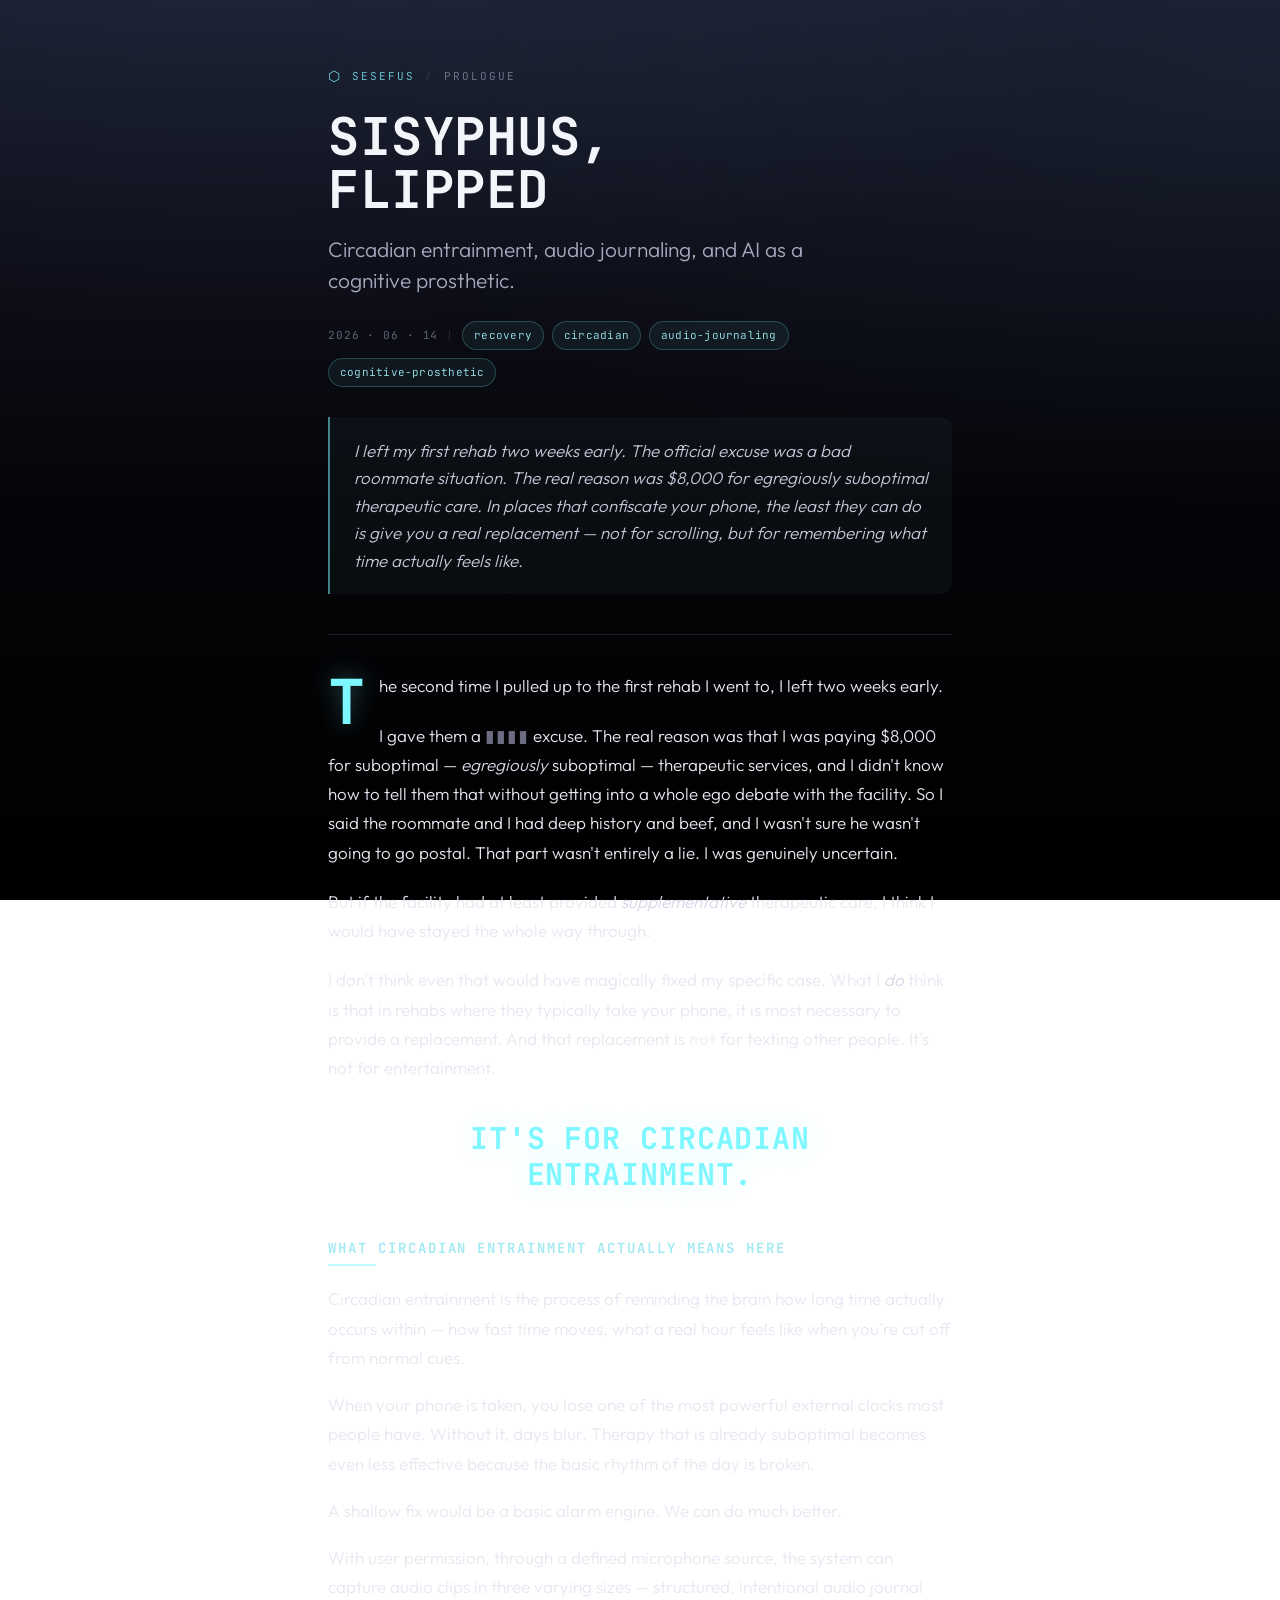
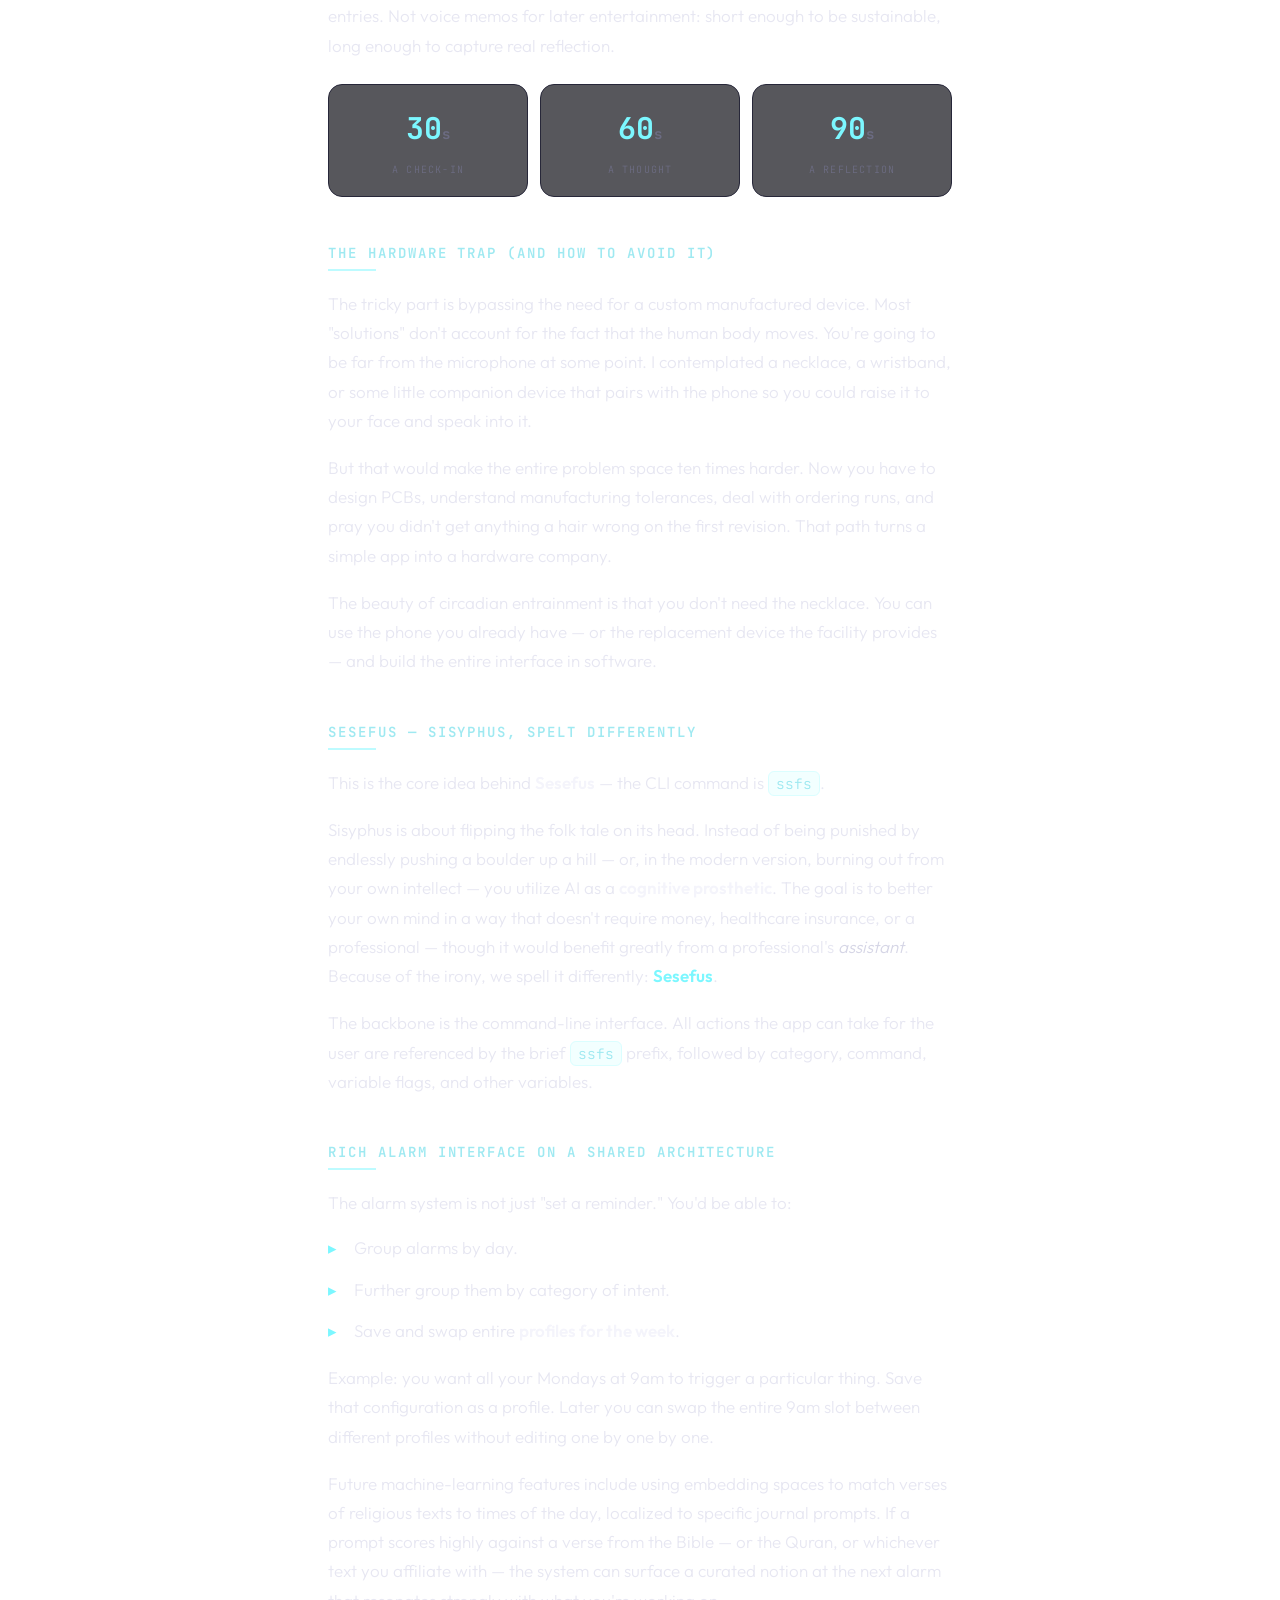
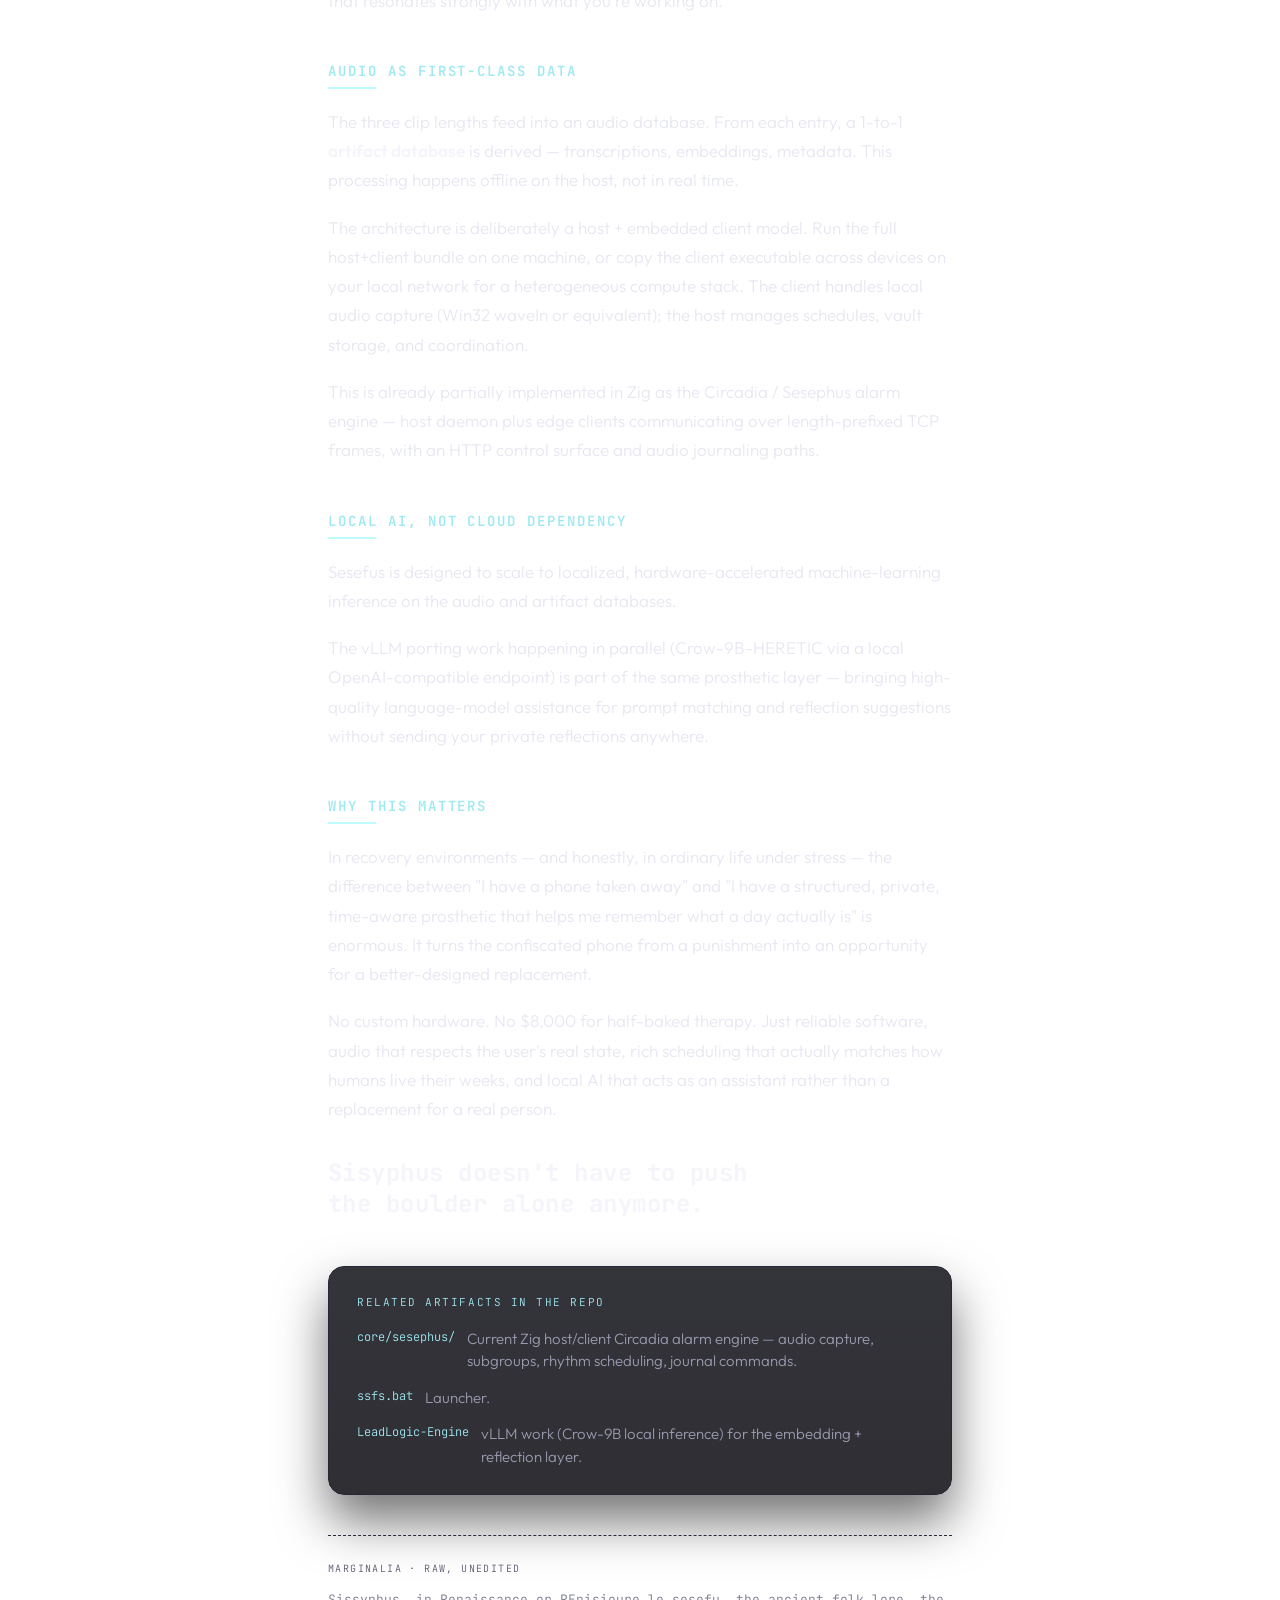
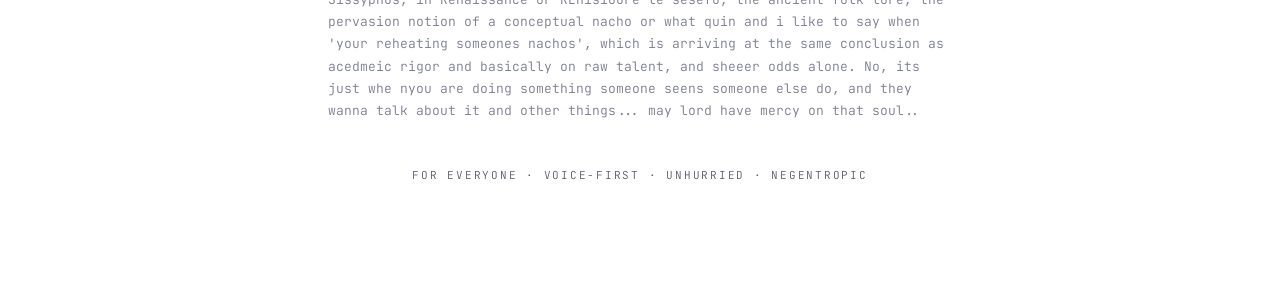
==== index.html @ 7842ca3f "Initial commit: Sisyphus, Flipped prologue" ====
<!DOCTYPE html>
<html>
<head>
<meta charset="utf-8">
<meta name="viewport" content="width=device-width, initial-scale=1">
<title>Sisyphus, Flipped — Sesefus Prologue</title>
<style>
  @import url('https://fonts.googleapis.com/css2?family=JetBrains+Mono:wght@400;600;700&family=Outfit:wght@300;400;600;700&display=swap');

  html, body {
    margin: 0;
    padding: 0;
  }

  body {
    background:
      radial-gradient(120% 80% at 18% -10%, rgba(124,247,255,0.07), transparent 60%),
      radial-gradient(140% 90% at 100% 8%, rgba(124,247,255,0.05), transparent 55%),
      linear-gradient(180deg, #17172a 0%, #050509 55%, #000 100%);
    background-attachment: fixed;
    min-height: 100vh;
  }

  @page {
    size: letter;
    margin: 0;
  }

  @media print {
    html {
      -webkit-print-color-adjust: exact;
      print-color-adjust: exact;
    }
    html, body {
      margin: 0;
      padding: 0;
    }
    .doc {
      max-width: none !important;
      margin: 0 !important;
      padding: 0 0.7in !important;
      box-shadow: none !important;
    }
    .hdr-space, .ftr-space {
      display: table-cell !important;
      height: 0.7in;
    }
    h1, h2, h3 {
      break-after: avoid;
    }
    .keep, blockquote, li {
      break-inside: avoid;
    }
    p, li {
      orphans: 3;
      widows: 3;
    }
    .screen-only {
      display: none !important;
    }
  }
</style>
</head>
<body>
<main class="doc" style="box-sizing:border-box; max-width:46rem; margin:0 auto; padding:64px clamp(24px,5vw,56px) 96px; color:#e7e7f2; font-family:'Outfit',system-ui,sans-serif; font-weight:300; font-size:17px; line-height:1.72;">
  <table class="doc-frame" role="presentation" style="width:100%; border-collapse:collapse;">
    <thead><tr><td class="hdr-space" style="display:none; padding:0;"></td></tr></thead>
    <tbody><tr><td style="padding:0;">

      <!-- Masthead -->
      <div style="display:flex; align-items:center; gap:10px; font-family:'JetBrains Mono',monospace; font-size:11px; letter-spacing:0.18em; text-transform:uppercase; color:rgba(124,247,255,0.85);">
        <span style="font-size:14px;">⬡</span>
        <span>Sesefus</span>
        <span style="color:#3a3a4d;">/</span>
        <span style="color:#7b7b92;">Prologue</span>
      </div>

      <h1 style="font-family:'JetBrains Mono',monospace; font-weight:700; font-size:clamp(34px,6vw,52px); line-height:1.02; letter-spacing:0.01em; text-transform:uppercase; margin:22px 0 0; color:#f4f4fb;">Sisyphus,<br>Flipped</h1>

      <p style="margin:18px 0 0; font-family:'Outfit',sans-serif; font-weight:300; font-size:clamp(17px,2.4vw,21px); line-height:1.45; color:#a7a7bd; max-width:34rem;">Circadian entrainment, audio journaling, and AI as a cognitive prosthetic.</p>

      <!-- Meta row -->
      <div class="keep" style="display:flex; flex-wrap:wrap; align-items:center; gap:8px; margin:26px 0 0; font-family:'JetBrains Mono',monospace; font-size:11px; letter-spacing:0.08em; text-transform:uppercase;">
        <span style="color:#6c6c83;">2026 · 06 · 14</span>
        <span style="color:#2e2e3e;">|</span>
        <span style="padding:4px 11px; border-radius:999px; border:1px solid rgba(124,247,255,0.22); background:rgba(124,247,255,0.06); color:#9fe9f1; text-transform:lowercase; letter-spacing:0.02em;">recovery</span>
        <span style="padding:4px 11px; border-radius:999px; border:1px solid rgba(124,247,255,0.22); background:rgba(124,247,255,0.06); color:#9fe9f1; text-transform:lowercase; letter-spacing:0.02em;">circadian</span>
        <span style="padding:4px 11px; border-radius:999px; border:1px solid rgba(124,247,255,0.22); background:rgba(124,247,255,0.06); color:#9fe9f1; text-transform:lowercase; letter-spacing:0.02em;">audio-journaling</span>
        <span style="padding:4px 11px; border-radius:999px; border:1px solid rgba(124,247,255,0.22); background:rgba(124,247,255,0.06); color:#9fe9f1; text-transform:lowercase; letter-spacing:0.02em;">cognitive-prosthetic</span>
      </div>

      <!-- Excerpt / standfirst -->
      <p class="keep" style="margin:30px 0 0; padding:20px 24px; border-left:2px solid rgba(124,247,255,0.5); background:rgba(124,247,255,0.04); border-radius:0 12px 12px 0; font-size:17px; line-height:1.62; color:#c7c7da; font-style:italic;">I left my first rehab two weeks early. The official excuse was a bad roommate situation. The real reason was $8,000 for egregiously suboptimal therapeutic care. In places that confiscate your phone, the least they can do is give you a real replacement — not for scrolling, but for remembering what time actually feels like.</p>

      <hr style="border:none; border-top:1px solid #1f1f2c; margin:40px 0 36px;">

      <!-- Body: opening with drop cap -->
      <p style="margin:0; text-wrap:pretty;"><span style="float:left; font-family:'JetBrains Mono',monospace; font-weight:700; font-size:62px; line-height:0.82; padding:6px 14px 0 0; color:#7cf7ff; text-shadow:0 0 22px rgba(124,247,255,0.35);">T</span>he second time I pulled up to the first rehab I went to, I left two weeks early.</p>

      <p style="margin:20px 0 0; text-wrap:pretty;">I gave them a <span style="color:#6c6c83; letter-spacing:0.1em;">▮▮▮▮</span> excuse. The real reason was that I was paying $8,000 for suboptimal — <em style="color:#d6d6e6;">egregiously</em> suboptimal — therapeutic services, and I didn't know how to tell them that without getting into a whole ego debate with the facility. So I said the roommate and I had deep history and beef, and I wasn't sure he wasn't going to go postal. That part wasn't entirely a lie. I was genuinely uncertain.</p>

      <p style="margin:20px 0 0; text-wrap:pretty;">But if the facility had at least provided <em style="color:#d6d6e6;">supplementative</em> therapeutic care, I think I would have stayed the whole way through.</p>

      <p style="margin:20px 0 0; text-wrap:pretty;">I don't think even that would have magically fixed my specific case. What I <em style="color:#d6d6e6;">do</em> think is that in rehabs where they typically take your phone, it is most necessary to provide a replacement. And that replacement is <strong style="font-weight:600; color:#f4f4fb;">not</strong> for texting other people. It's not for entertainment.</p>

      <!-- Pull quote -->
      <p class="keep" style="margin:38px 0; text-align:center; font-family:'JetBrains Mono',monospace; font-weight:700; font-size:clamp(22px,4vw,30px); letter-spacing:0.03em; text-transform:uppercase; color:#7cf7ff; text-shadow:0 0 28px rgba(124,247,255,0.3); line-height:1.2;">It's for circadian<br>entrainment.</p>

      <!-- Section -->
      <h2 style="font-family:'JetBrains Mono',monospace; font-weight:600; font-size:14px; letter-spacing:0.14em; text-transform:uppercase; color:#9fe9f1; margin:44px 0 4px;">What Circadian Entrainment Actually Means Here</h2>
      <div style="height:2px; width:48px; background:rgba(124,247,255,0.5); margin:0 0 18px;"></div>

      <p style="margin:0; text-wrap:pretty;">Circadian entrainment is the process of reminding the brain how long time actually occurs within — how fast time moves, what a real hour feels like when you're cut off from normal cues.</p>
      <p style="margin:18px 0 0; text-wrap:pretty;">When your phone is taken, you lose one of the most powerful external clocks most people have. Without it, days blur. Therapy that is already suboptimal becomes even less effective because the basic rhythm of the day is broken.</p>
      <p style="margin:18px 0 0; text-wrap:pretty;">A shallow fix would be a basic alarm engine. We can do much better.</p>
      <p style="margin:18px 0 0; text-wrap:pretty;">With user permission, through a defined microphone source, the system can capture audio clips in three varying sizes — structured, intentional audio journal entries. Not voice memos for later entertainment: short enough to be sustainable, long enough to capture real reflection.</p>

      <!-- Clip lengths -->
      <div class="keep" style="display:flex; gap:12px; margin:24px 0 0; flex-wrap:wrap;">
        <div style="flex:1 1 120px; min-width:110px; padding:18px 16px; border:1px solid #272739; border-radius:14px; background:rgba(16,16,24,0.7); text-align:center;">
          <div style="font-family:'JetBrains Mono',monospace; font-weight:700; font-size:30px; color:#7cf7ff;">30<span style="font-size:14px; color:#6c6c83;">s</span></div>
          <div style="font-family:'JetBrains Mono',monospace; font-size:10px; letter-spacing:0.12em; text-transform:uppercase; color:#6c6c83; margin-top:6px;">a check-in</div>
        </div>
        <div style="flex:1 1 120px; min-width:110px; padding:18px 16px; border:1px solid #272739; border-radius:14px; background:rgba(16,16,24,0.7); text-align:center;">
          <div style="font-family:'JetBrains Mono',monospace; font-weight:700; font-size:30px; color:#7cf7ff;">60<span style="font-size:14px; color:#6c6c83;">s</span></div>
          <div style="font-family:'JetBrains Mono',monospace; font-size:10px; letter-spacing:0.12em; text-transform:uppercase; color:#6c6c83; margin-top:6px;">a thought</div>
        </div>
        <div style="flex:1 1 120px; min-width:110px; padding:18px 16px; border:1px solid #272739; border-radius:14px; background:rgba(16,16,24,0.7); text-align:center;">
          <div style="font-family:'JetBrains Mono',monospace; font-weight:700; font-size:30px; color:#7cf7ff;">90<span style="font-size:14px; color:#6c6c83;">s</span></div>
          <div style="font-family:'JetBrains Mono',monospace; font-size:10px; letter-spacing:0.12em; text-transform:uppercase; color:#6c6c83; margin-top:6px;">a reflection</div>
        </div>
      </div>

      <!-- Section -->
      <h2 style="font-family:'JetBrains Mono',monospace; font-weight:600; font-size:14px; letter-spacing:0.14em; text-transform:uppercase; color:#9fe9f1; margin:44px 0 4px;">The Hardware Trap (And How to Avoid It)</h2>
      <div style="height:2px; width:48px; background:rgba(124,247,255,0.5); margin:0 0 18px;"></div>

      <p style="margin:0; text-wrap:pretty;">The tricky part is bypassing the need for a custom manufactured device. Most "solutions" don't account for the fact that the human body moves. You're going to be far from the microphone at some point. I contemplated a necklace, a wristband, or some little companion device that pairs with the phone so you could raise it to your face and speak into it.</p>
      <p style="margin:18px 0 0; text-wrap:pretty;">But that would make the entire problem space ten times harder. Now you have to design PCBs, understand manufacturing tolerances, deal with ordering runs, and pray you didn't get anything a hair wrong on the first revision. That path turns a simple app into a hardware company.</p>
      <p style="margin:18px 0 0; text-wrap:pretty;">The beauty of circadian entrainment is that you don't need the necklace. You can use the phone you already have — or the replacement device the facility provides — and build the entire interface in software.</p>

      <!-- Section -->
      <h2 style="font-family:'JetBrains Mono',monospace; font-weight:600; font-size:14px; letter-spacing:0.14em; text-transform:uppercase; color:#9fe9f1; margin:44px 0 4px;">Sesefus — Sisyphus, Spelt Differently</h2>
      <div style="height:2px; width:48px; background:rgba(124,247,255,0.5); margin:0 0 18px;"></div>

      <p style="margin:0; text-wrap:pretty;">This is the core idea behind <strong style="font-weight:600; color:#f4f4fb;">Sesefus</strong> — the CLI command is <code style="font-family:'JetBrains Mono',monospace; font-size:0.85em; padding:2px 7px; border-radius:6px; background:rgba(124,247,255,0.1); border:1px solid rgba(124,247,255,0.2); color:#9fe9f1;">ssfs</code>.</p>
      <p style="margin:18px 0 0; text-wrap:pretty;">Sisyphus is about flipping the folk tale on its head. Instead of being punished by endlessly pushing a boulder up a hill — or, in the modern version, burning out from your own intellect — you utilize AI as a <strong style="font-weight:600; color:#f4f4fb;">cognitive prosthetic</strong>. The goal is to better your own mind in a way that doesn't require money, healthcare insurance, or a professional — though it would benefit greatly from a professional's <em style="color:#d6d6e6;">assistant</em>. Because of the irony, we spell it differently: <strong style="font-weight:600; color:#7cf7ff;">Sesefus</strong>.</p>
      <p style="margin:18px 0 0; text-wrap:pretty;">The backbone is the command-line interface. All actions the app can take for the user are referenced by the brief <code style="font-family:'JetBrains Mono',monospace; font-size:0.85em; padding:2px 7px; border-radius:6px; background:rgba(124,247,255,0.1); border:1px solid rgba(124,247,255,0.2); color:#9fe9f1;">ssfs</code> prefix, followed by category, command, variable flags, and other variables.</p>

      <!-- Section -->
      <h2 style="font-family:'JetBrains Mono',monospace; font-weight:600; font-size:14px; letter-spacing:0.14em; text-transform:uppercase; color:#9fe9f1; margin:44px 0 4px;">Rich Alarm Interface on a Shared Architecture</h2>
      <div style="height:2px; width:48px; background:rgba(124,247,255,0.5); margin:0 0 18px;"></div>

      <p style="margin:0; text-wrap:pretty;">The alarm system is not just "set a reminder." You'd be able to:</p>
      <ul style="list-style:none; margin:16px 0 0; padding:0;">
        <li class="keep" style="position:relative; padding:0 0 0 26px; margin:0 0 12px;"><span style="position:absolute; left:0; color:#7cf7ff;">▸</span>Group alarms by day.</li>
        <li class="keep" style="position:relative; padding:0 0 0 26px; margin:0 0 12px;"><span style="position:absolute; left:0; color:#7cf7ff;">▸</span>Further group them by category of intent.</li>
        <li class="keep" style="position:relative; padding:0 0 0 26px; margin:0;"><span style="position:absolute; left:0; color:#7cf7ff;">▸</span>Save and swap entire <strong style="font-weight:600; color:#f4f4fb;">profiles for the week</strong>.</li>
      </ul>
      <p style="margin:18px 0 0; text-wrap:pretty;">Example: you want all your Mondays at 9am to trigger a particular thing. Save that configuration as a profile. Later you can swap the entire 9am slot between different profiles without editing one by one by one.</p>
      <p style="margin:18px 0 0; text-wrap:pretty;">Future machine-learning features include using embedding spaces to match verses of religious texts to times of the day, localized to specific journal prompts. If a prompt scores highly against a verse from the Bible — or the Quran, or whichever text you affiliate with — the system can surface a curated notion at the next alarm that resonates strongly with what you're working on.</p>

      <!-- Section -->
      <h2 style="font-family:'JetBrains Mono',monospace; font-weight:600; font-size:14px; letter-spacing:0.14em; text-transform:uppercase; color:#9fe9f1; margin:44px 0 4px;">Audio as First-Class Data</h2>
      <div style="height:2px; width:48px; background:rgba(124,247,255,0.5); margin:0 0 18px;"></div>

      <p style="margin:0; text-wrap:pretty;">The three clip lengths feed into an audio database. From each entry, a 1-to-1 <strong style="font-weight:600; color:#f4f4fb;">artifact database</strong> is derived — transcriptions, embeddings, metadata. This processing happens offline on the host, not in real time.</p>
      <p style="margin:18px 0 0; text-wrap:pretty;">The architecture is deliberately a host + embedded client model. Run the full host+client bundle on one machine, or copy the client executable across devices on your local network for a heterogeneous compute stack. The client handles local audio capture (Win32 waveIn or equivalent); the host manages schedules, vault storage, and coordination.</p>
      <p style="margin:18px 0 0; text-wrap:pretty;">This is already partially implemented in Zig as the Circadia / Sesephus alarm engine — host daemon plus edge clients communicating over length-prefixed TCP frames, with an HTTP control surface and audio journaling paths.</p>

      <!-- Section -->
      <h2 style="font-family:'JetBrains Mono',monospace; font-weight:600; font-size:14px; letter-spacing:0.14em; text-transform:uppercase; color:#9fe9f1; margin:44px 0 4px;">Local AI, Not Cloud Dependency</h2>
      <div style="height:2px; width:48px; background:rgba(124,247,255,0.5); margin:0 0 18px;"></div>

      <p style="margin:0; text-wrap:pretty;">Sesefus is designed to scale to localized, hardware-accelerated machine-learning inference on the audio and artifact databases.</p>
      <p style="margin:18px 0 0; text-wrap:pretty;">The vLLM porting work happening in parallel (Crow-9B-HERETIC via a local OpenAI-compatible endpoint) is part of the same prosthetic layer — bringing high-quality language-model assistance for prompt matching and reflection suggestions without sending your private reflections anywhere.</p>

      <!-- Section -->
      <h2 style="font-family:'JetBrains Mono',monospace; font-weight:600; font-size:14px; letter-spacing:0.14em; text-transform:uppercase; color:#9fe9f1; margin:44px 0 4px;">Why This Matters</h2>
      <div style="height:2px; width:48px; background:rgba(124,247,255,0.5); margin:0 0 18px;"></div>

      <p style="margin:0; text-wrap:pretty;">In recovery environments — and honestly, in ordinary life under stress — the difference between "I have a phone taken away" and "I have a structured, private, time-aware prosthetic that helps me remember what a day actually is" is enormous. It turns the confiscated phone from a punishment into an opportunity for a better-designed replacement.</p>
      <p style="margin:18px 0 0; text-wrap:pretty;">No custom hardware. No $8,000 for half-baked therapy. Just reliable software, audio that respects the user's real state, rich scheduling that actually matches how humans live their weeks, and local AI that acts as an assistant rather than a replacement for a real person.</p>

      <p class="keep" style="margin:34px 0 0; font-family:'JetBrains Mono',monospace; font-weight:700; font-size:clamp(18px,3vw,24px); letter-spacing:0.02em; color:#f4f4fb; line-height:1.3;">Sisyphus doesn't have to push<br>the boulder alone anymore.</p>

      <!-- Related artifacts panel -->
      <div class="keep" style="margin:46px 0 0; padding:26px 28px; border:1px solid #272739; border-radius:16px; background:linear-gradient(180deg, rgba(16,16,24,0.85), rgba(10,10,16,0.85)); box-shadow:0 26px 50px rgba(0,0,0,0.55);">
        <div style="font-family:'JetBrains Mono',monospace; font-size:11px; letter-spacing:0.14em; text-transform:uppercase; color:#9fe9f1; margin-bottom:16px;">Related artifacts in the repo</div>
        <div style="display:flex; flex-direction:column; gap:14px; font-size:15px; line-height:1.5;">
          <div style="display:flex; gap:12px;"><code style="flex:0 0 auto; font-family:'JetBrains Mono',monospace; font-size:12px; color:#9fe9f1;">core/sesephus/</code><span style="color:#9a9ab0;">Current Zig host/client Circadia alarm engine — audio capture, subgroups, rhythm scheduling, journal commands.</span></div>
          <div style="display:flex; gap:12px;"><code style="flex:0 0 auto; font-family:'JetBrains Mono',monospace; font-size:12px; color:#9fe9f1;">ssfs.bat</code><span style="color:#9a9ab0;">Launcher.</span></div>
          <div style="display:flex; gap:12px;"><code style="flex:0 0 auto; font-family:'JetBrains Mono',monospace; font-size:12px; color:#9fe9f1;">LeadLogic-Engine</code><span style="color:#9a9ab0;">vLLM work (Crow-9B local inference) for the embedding + reflection layer.</span></div>
        </div>
      </div>

      <!-- Marginalia / raw fragment -->
      <div class="keep" style="margin:40px 0 0; padding-top:24px; border-top:1px dashed #2a2a3a;">
        <div style="font-family:'JetBrains Mono',monospace; font-size:10px; letter-spacing:0.14em; text-transform:uppercase; color:#5a5a70; margin-bottom:12px;">Marginalia · raw, unedited</div>
        <p style="margin:0; font-family:'JetBrains Mono',monospace; font-size:13px; line-height:1.7; color:#7b7b92; font-style:normal;">Sissyphus, in Renaissance or REnisioure le sesefu, the ancient folk lore, the pervasion notion of a conceptual nacho or what quin and i like to say when 'your reheating someones nachos', which is arriving at the same conclusion as acedmeic rigor and basically on raw talent, and sheeer odds alone. No, its just whe nyou are doing something someone seens someone else do, and they wanna talk about it and other things... may lord have mercy on that soul..</p>
      </div>

      <!-- Footer mantra -->
      <div style="margin:44px 0 0; text-align:center; font-family:'JetBrains Mono',monospace; font-size:11px; letter-spacing:0.16em; text-transform:uppercase; color:#5a5a70;">For Everyone · Voice-First · Unhurried · Negentropic</div>

    </td></tr></tbody>
    <tfoot><tr><td class="ftr-space" style="display:none; padding:0;"></td></tr></tfoot>
  </table>
</main>
</body>
</html>
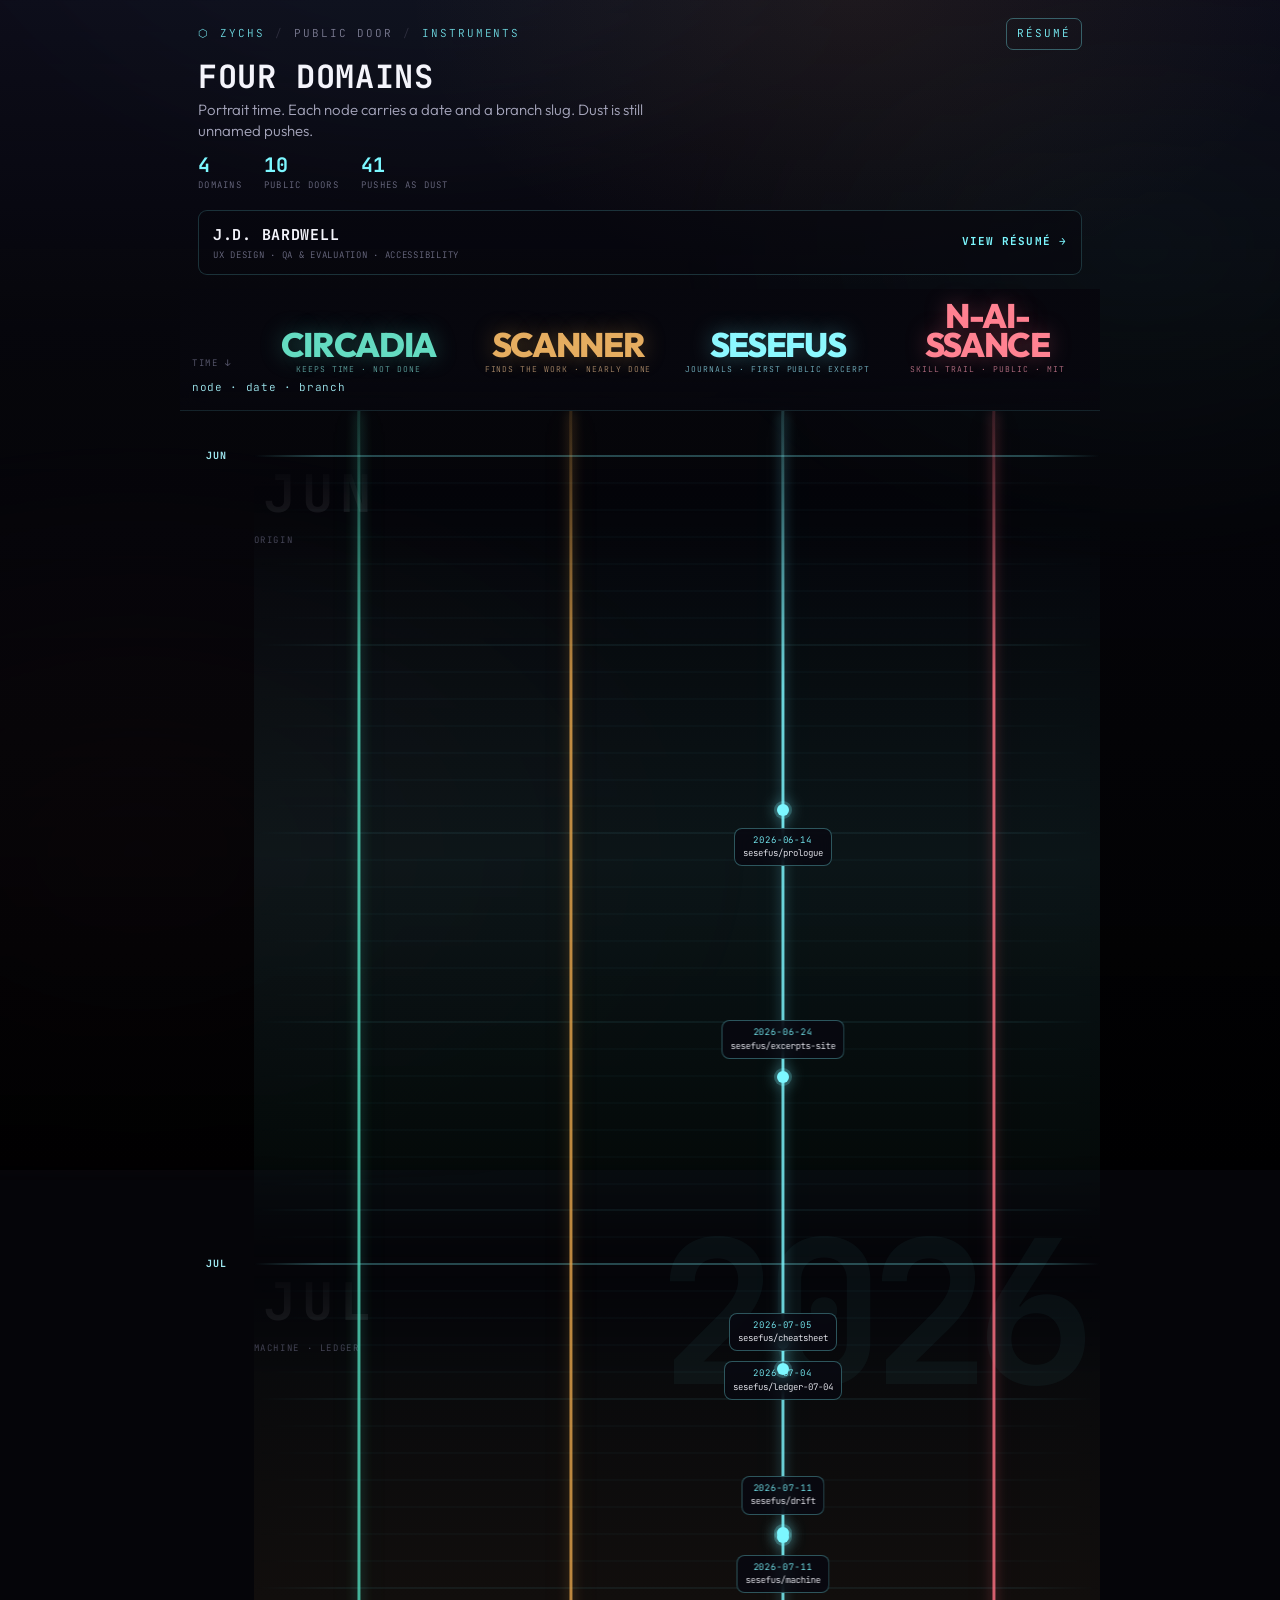
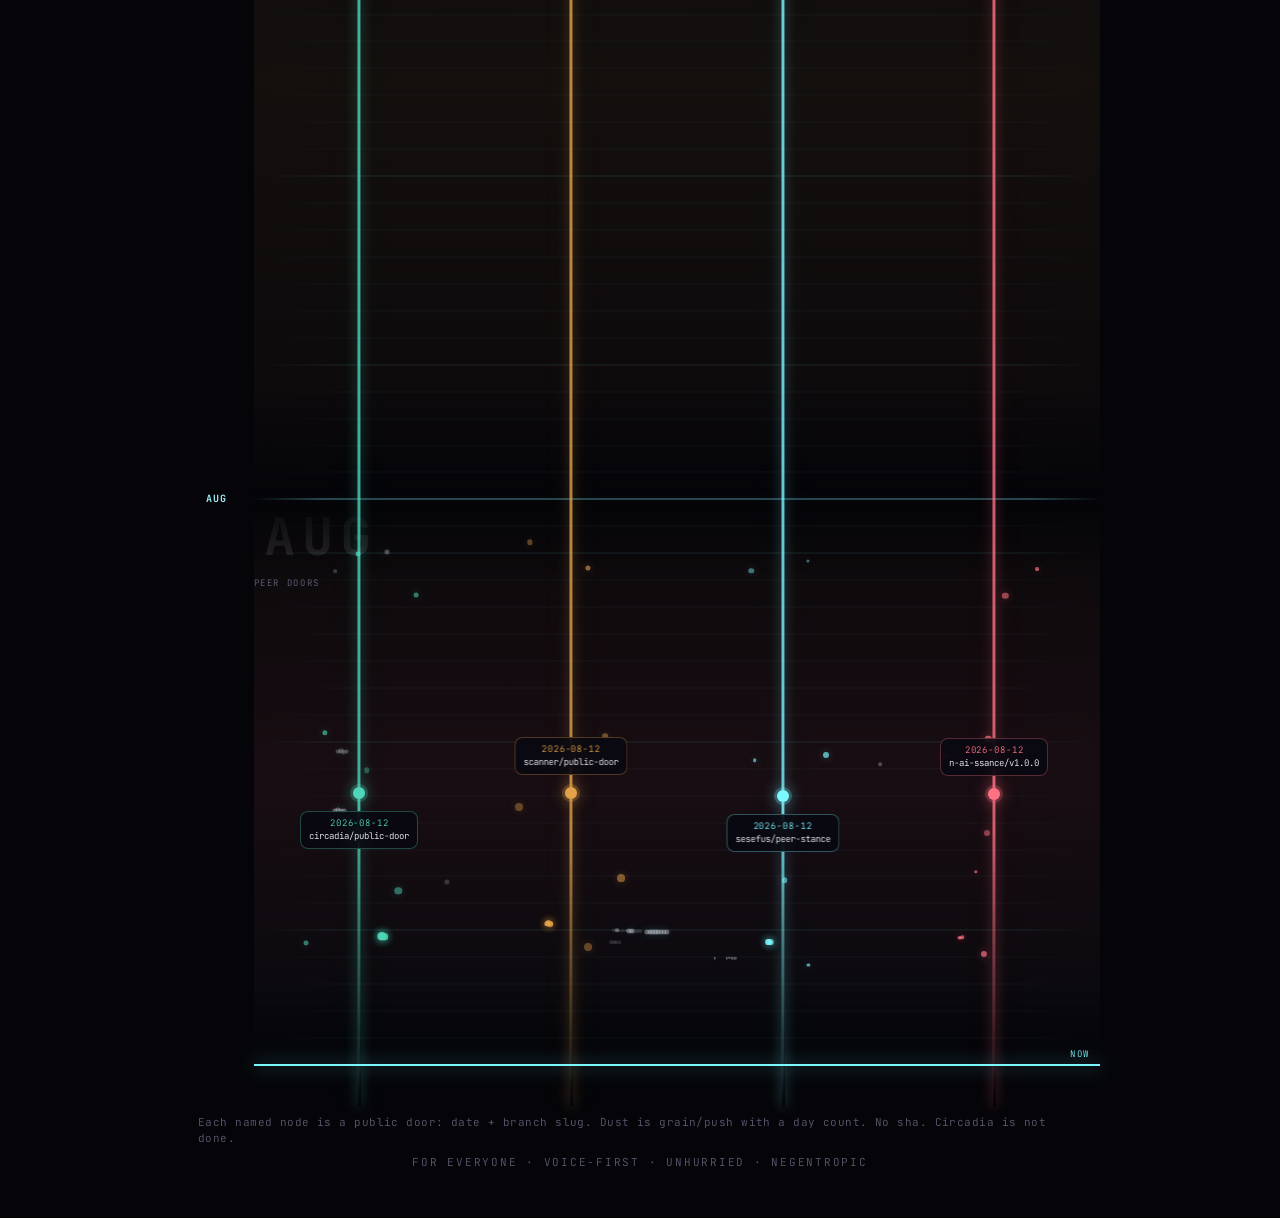
==== commit a6110b2e: "Publish portfolio and synchronized resume" ====
--- a/index.html
+++ b/index.html
@@ -1,211 +1,656 @@
 <!DOCTYPE html>
-<html>
+<html lang="en">
 <head>
 <meta charset="utf-8">
 <meta name="viewport" content="width=device-width, initial-scale=1">
-<title>Sisyphus, Flipped — Sesefus Prologue</title>
+<title>Zychs — four domains, portrait</title>
+<link rel="stylesheet" href="https://fonts.googleapis.com/css2?family=JetBrains+Mono:wght@400;600;700&family=Outfit:wght@300;400;600;700;800&display=swap">
 <style>
-  @import url('https://fonts.googleapis.com/css2?family=JetBrains+Mono:wght@400;600;700&family=Outfit:wght@300;400;600;700&display=swap');
-
-  html, body {
-    margin: 0;
-    padding: 0;
-  }
-
-  body {
-    background:
-      radial-gradient(120% 80% at 18% -10%, rgba(124,247,255,0.07), transparent 60%),
-      radial-gradient(140% 90% at 100% 8%, rgba(124,247,255,0.05), transparent 55%),
-      linear-gradient(180deg, #17172a 0%, #050509 55%, #000 100%);
-    background-attachment: fixed;
-    min-height: 100vh;
-  }
-
-  @page {
-    size: letter;
-    margin: 0;
-  }
-
-  @media print {
-    html {
-      -webkit-print-color-adjust: exact;
-      print-color-adjust: exact;
-    }
-    html, body {
-      margin: 0;
-      padding: 0;
-    }
-    .doc {
-      max-width: none !important;
-      margin: 0 !important;
-      padding: 0 0.7in !important;
-      box-shadow: none !important;
-    }
-    .hdr-space, .ftr-space {
-      display: table-cell !important;
-      height: 0.7in;
-    }
-    h1, h2, h3 {
-      break-after: avoid;
-    }
-    .keep, blockquote, li {
-      break-inside: avoid;
-    }
-    p, li {
-      orphans: 3;
-      widows: 3;
-    }
-    .screen-only {
-      display: none !important;
-    }
-  }
+:root {
+  --ink: #e7e7f2; --ink-strong: #f4f4fb; --ink-soft: #a7a7bd; --ink-mute: #6c6c83; --ink-faint: #5a5a70;
+  --cyan: #7cf7ff; --cyan-soft: #9fe9f1; --cyan-deep: #28A2B2;
+  --teal: #4fd6b8; --amber: #e2a24a; --ember: #f0937c; --rose: #ff7183;
+  --line: #272739;
+  --mono: 'JetBrains Mono', ui-monospace, 'Cascadia Code', 'SF Mono', Menlo, Consolas, monospace;
+  --body: 'Outfit', 'Avenir Next', 'Segoe UI', system-ui, -apple-system, sans-serif;
+  --tone-teal: var(--teal);
+  --tone-amber: var(--amber);
+  --tone-cyan: var(--cyan);
+  --tone-rose: var(--rose);
+  --gutter: 4.6rem;
+  --scroll: 0;
+}
+* { box-sizing: border-box; }
+html { background: #050509; }
+body {
+  margin: 0;
+  color: var(--ink);
+  font-family: var(--body);
+  font-weight: 300;
+  font-size: 16px;
+  line-height: 1.45;
+  background: #050509;
+}
+body::before,
+body::after {
+  content: "";
+  position: fixed;
+  inset: -30% -20%;
+  pointer-events: none;
+  z-index: 0;
+}
+body::before {
+  background:
+    radial-gradient(42% 36% at calc(38% + var(--scroll) * 18%) calc(8% + var(--scroll) * 42%), rgba(124,247,255,0.16), transparent 70%),
+    radial-gradient(38% 32% at calc(78% - var(--scroll) * 14%) calc(36% + var(--scroll) * 28%), rgba(79,214,184,0.10), transparent 68%),
+    radial-gradient(48% 40% at calc(22% + var(--scroll) * 10%) calc(78% - var(--scroll) * 20%), rgba(255,113,131,0.09), transparent 72%);
+  animation: washA 26s ease-in-out infinite alternate;
+  filter: blur(8px);
+}
+body::after {
+  background:
+    radial-gradient(36% 30% at calc(62% - var(--scroll) * 16%) calc(18% + var(--scroll) * 36%), rgba(226,162,74,0.08), transparent 70%),
+    linear-gradient(180deg,
+      rgba(20,20,40,0.92) 0%,
+      rgba(7,7,14,0.55) 42%,
+      rgba(0,0,0,0.88) 100%);
+  animation: washB 34s ease-in-out infinite alternate;
+}
+@keyframes washA {
+  from { transform: translate3d(-3%, -2%, 0) scale(1); }
+  to { transform: translate3d(4%, 3%, 0) scale(1.08); }
+}
+@keyframes washB {
+  from { transform: translate3d(2%, 1%, 0); opacity: 0.92; }
+  to { transform: translate3d(-3%, 4%, 0); opacity: 1; }
+}
+/* portrait frame — even on a wide monitor this is a tall page */
+.page {
+  position: relative;
+  z-index: 1;
+  width: min(920px, 100%);
+  margin: 0 auto;
+  min-height: 100vh;
+  padding: 0 0 48px;
+}
+
+.mast {
+  display: flex; align-items: center; gap: 10px; flex-wrap: wrap;
+  padding: 18px 18px 0;
+  font-family: var(--mono); font-size: 11px; letter-spacing: 0.18em; text-transform: uppercase;
+  color: rgba(124,247,255,0.85);
+}
+.mast .sep { color: #2e2e3e; }
+.mast a { color: inherit; text-decoration: none; }
+.mast a:hover { color: var(--cyan); }
+.mast .resume-door {
+  margin-left: auto;
+  padding: 7px 10px;
+  border: 1px solid rgba(124,247,255,0.34);
+  border-radius: 7px;
+  color: var(--cyan);
+}
+.mast .resume-door:hover { border-color: var(--cyan); color: #050509; background: var(--cyan); }
+
+.head { padding: 12px 18px 10px; }
+h1 {
+  font-family: var(--mono); font-weight: 700;
+  font-size: clamp(22px, 5vw, 32px); line-height: 0.95; letter-spacing: 0.02em;
+  text-transform: uppercase; margin: 0;
+  color: var(--ink-strong);
+}
+.standfirst {
+  margin: 8px 0 0; max-width: 28rem;
+  font-size: 15px; line-height: 1.35; color: var(--ink-soft);
+}
+.stats { display: flex; gap: 22px; margin-top: 14px; font-family: var(--mono); }
+.stats .n { font-weight: 700; font-size: 20px; color: var(--cyan); font-variant-numeric: tabular-nums; line-height: 1; }
+.stats .l { font-size: 9px; letter-spacing: 0.14em; text-transform: uppercase; color: var(--ink-mute); margin-top: 4px; }
+.profile-door {
+  display: flex; align-items: center; justify-content: space-between; gap: 18px;
+  margin-top: 18px; padding: 12px 14px;
+  border: 1px solid rgba(124,247,255,0.18); border-radius: 9px;
+  background: rgba(7,7,14,0.58); text-decoration: none;
+}
+.profile-door:hover { border-color: rgba(124,247,255,0.55); background: rgba(124,247,255,0.06); }
+.profile-door strong { display: block; color: var(--ink-strong); font-size: 15px; }
+.profile-door span { display: block; margin-top: 2px; color: var(--ink-mute); font-family: var(--mono); font-size: 9px; letter-spacing: 0.08em; text-transform: uppercase; }
+.profile-door b { color: var(--cyan); font-family: var(--mono); font-size: 11px; letter-spacing: 0.1em; text-transform: uppercase; white-space: nowrap; }
+
+.chart {
+  position: relative;
+  isolation: isolate;
+  margin-top: 4px;
+}
+.field::before {
+  content: "2026";
+  position: absolute; right: 2%; top: 36%;
+  font-family: var(--mono); font-weight: 700;
+  font-size: clamp(96px, 28vw, 200px); line-height: 0.75;
+  letter-spacing: -0.07em;
+  color: rgba(124,247,255,0.045);
+  pointer-events: none;
+  z-index: 0;
+}
+
+.heads {
+  position: sticky; top: 0; z-index: 12;
+  display: grid;
+  grid-template-columns: var(--gutter) 1fr 1fr 1fr 1fr;
+  grid-template-rows: auto auto;
+  gap: 0;
+  background: linear-gradient(180deg, rgba(7,7,14,0.96) 70%, rgba(7,7,14,0.72) 100%);
+  backdrop-filter: blur(10px);
+  border-bottom: 1px solid rgba(124,247,255,0.12);
+  padding: 8px 8px 6px 0;
+}
+.heads .spine {
+  font-family: var(--mono); font-size: 9px; letter-spacing: 0.18em; text-transform: uppercase;
+  color: var(--ink-faint); align-self: end; padding: 0 8px 6px 12px;
+  grid-row: 1;
+}
+.colhead {
+  display: flex; flex-direction: column; align-items: center; justify-content: end;
+  text-align: center; text-decoration: none; color: inherit;
+  min-height: 4.6rem; padding: 4px 4px 0;
+  grid-row: 1;
+}
+.colhead .word {
+  font-family: var(--body); font-weight: 800;
+  font-size: clamp(18px, 3.4vw, 34px);
+  line-height: 0.86; letter-spacing: -0.04em;
+  text-transform: uppercase;
+  color: color-mix(in srgb, var(--tone) 88%, #fff 12%);
+  text-shadow: 0 0 22px color-mix(in srgb, var(--tone) 35%, transparent);
+}
+.colhead .meta {
+  font-family: var(--mono); font-size: 8px; letter-spacing: 0.12em; text-transform: uppercase;
+  color: color-mix(in srgb, var(--tone) 50%, var(--ink-mute));
+  margin-top: 5px;
+}
+.colhead:hover .word { color: #fff; }
+.colhead:focus-visible { outline: 2px solid var(--tone); outline-offset: 3px; }
+
+.field {
+  position: relative;
+  z-index: 1;
+  min-height: 1800px;
+}
+.bands, .days, .dust, .now, .rails, .specks {
+  position: absolute; inset: 0 0 0 var(--gutter);
+  pointer-events: none;
+}
+.bands { z-index: 0; }
+.band {
+  position: absolute; left: 0; right: 0;
+  border-top: 0;
+  mask-image: linear-gradient(180deg, transparent 0%, #000 14%, #000 86%, transparent 100%);
+  -webkit-mask-image: linear-gradient(180deg, transparent 0%, #000 14%, #000 86%, transparent 100%);
+}
+.band.jun { background: linear-gradient(180deg, rgba(124,247,255,0), rgba(124,247,255,0.08), rgba(79,214,184,0.03)); }
+.band.jul { background: linear-gradient(180deg, rgba(79,214,184,0.02), rgba(226,162,74,0.07), rgba(240,147,124,0.03)); }
+.band.aug { background: linear-gradient(180deg, rgba(226,162,74,0.03), rgba(255,113,131,0.08), rgba(124,247,255,0.02)); }
+.band .lab {
+  position: sticky; top: 76px;
+  font-family: var(--mono); font-weight: 700;
+  font-size: clamp(28px, 7vw, 52px); letter-spacing: 0.14em;
+  text-transform: uppercase;
+  color: rgba(231,231,242,0.14);
+  padding: 8px 0 0 10px;
+  pointer-events: none;
+}
+.band .sub {
+  display: block;
+  font-size: 9px; letter-spacing: 0.18em; font-weight: 400;
+  color: var(--ink-faint); margin-top: 2px;
+}
+
+.month-spine {
+  position: absolute; left: 0; width: var(--gutter); top: 0; bottom: 0;
+  z-index: 2; pointer-events: none;
+}
+.spine-lab {
+  position: absolute; left: 0; right: 0;
+  font-family: var(--mono); font-weight: 700;
+  font-size: 10px; letter-spacing: 0.14em; text-transform: uppercase;
+  color: var(--cyan-soft);
+  text-align: center;
+  transform: translateY(-50%);
+}
+
+.days { z-index: 0; }
+.day {
+  position: absolute; left: 0; right: 0; height: 1px;
+  background: linear-gradient(90deg, transparent, rgba(124,247,255,0.05) 12%, rgba(124,247,255,0.05) 88%, transparent);
+  transform: translateY(-50%);
+}
+.day.week { background: linear-gradient(90deg, transparent, rgba(124,247,255,0.12) 10%, rgba(124,247,255,0.12) 90%, transparent); }
+.day.month-edge {
+  height: 2px;
+  background: linear-gradient(90deg, transparent, rgba(124,247,255,0.28) 8%, rgba(124,247,255,0.28) 92%, transparent);
+}
+
+.now {
+  height: 2px; top: auto; bottom: auto;
+  background: var(--cyan);
+  box-shadow: 0 0 18px rgba(124,247,255,0.7);
+  transform: translateY(-50%);
+  z-index: 6;
+}
+.now .lab {
+  position: absolute; right: 10px; top: -16px;
+  font-family: var(--mono); font-size: 9px; letter-spacing: 0.18em; text-transform: uppercase;
+  color: var(--cyan);
+}
+
+.rails {
+  display: grid;
+  grid-template-columns: 1fr 1fr 1fr 1fr;
+  z-index: 1;
+}
+.rail {
+  position: relative;
+  height: 100%;
+}
+.rail::after {
+  content: "";
+  position: absolute;
+  top: 0; bottom: 0;
+  left: 50%;
+  width: 3px;
+  transform: translateX(-50%);
+  background: linear-gradient(180deg,
+    color-mix(in srgb, var(--tone) 20%, transparent),
+    color-mix(in srgb, var(--tone) 85%, transparent) 12%,
+    color-mix(in srgb, var(--tone) 80%, transparent) 88%,
+    transparent);
+  box-shadow:
+    0 0 12px color-mix(in srgb, var(--tone) 45%, transparent),
+    0 0 32px color-mix(in srgb, var(--tone) 16%, transparent);
+}
+
+.dust { z-index: 2; }
+.grain {
+  position: absolute;
+  border-radius: 50%;
+  background: rgba(231,231,242,0.55);
+  box-shadow: 0 0 8px rgba(124,247,255,0.25);
+  transform: translate(-50%, -50%);
+}
+
+.specks {
+  display: grid;
+  grid-template-columns: 1fr 1fr 1fr 1fr;
+  pointer-events: none;
+  z-index: 5;
+}
+.colspecks { position: relative; pointer-events: none; }
+.speck {
+  position: absolute;
+  left: 50%;
+  appearance: none; -webkit-appearance: none;
+  border: 0; padding: 0; margin: 0;
+  border-radius: 50%;
+  transform: translate(-50%, -50%);
+  background: var(--tone);
+  width: 5px; height: 5px; opacity: 0.7;
+  box-shadow: 0 0 8px color-mix(in srgb, var(--tone) 50%, transparent);
+  pointer-events: auto;
+  cursor: pointer;
+  font-size: 0;
+}
+.node {
+  position: absolute;
+  left: 50%;
+  width: 12px; height: 12px;
+  z-index: 6;
+  pointer-events: auto;
+  text-decoration: none;
+  color: inherit;
+  transform: translate(-50%, -50%);
+}
+.node .stem {
+  position: absolute;
+  left: 50%; top: 12px;
+  width: 1px; height: 12px;
+  background: color-mix(in srgb, var(--tone) 55%, transparent);
+  transform: translateX(-50%);
+  pointer-events: none;
+}
+.node.flip .stem { top: auto; bottom: 12px; }
+.node .dot {
+  display: block;
+  width: 12px; height: 12px;
+  border-radius: 50%;
+  background: var(--tone);
+  box-shadow:
+    0 0 0 3px color-mix(in srgb, var(--tone) 22%, transparent),
+    0 0 16px color-mix(in srgb, var(--tone) 70%, transparent);
+}
+.node .card {
+  position: absolute;
+  left: 50%; top: 24px;
+  transform: translateX(-50%);
+  display: flex;
+  flex-direction: column;
+  gap: 1px;
+  width: max-content;
+  max-width: calc(100vw / 4 - 1.2rem);
+  padding: 5px 8px 6px;
+  border-radius: 8px;
+  background: rgba(8,8,16,0.82);
+  border: 1px solid color-mix(in srgb, var(--tone) 32%, transparent);
+  backdrop-filter: blur(8px);
+  text-align: center;
+}
+.node.flip .card { top: auto; bottom: 24px; }
+.node .date {
+  font-family: var(--mono); font-size: 9px; letter-spacing: 0.1em;
+  color: var(--tone); font-variant-numeric: tabular-nums;
+}
+.node .branch {
+  font-family: var(--mono); font-size: 9px; line-height: 1.25;
+  color: var(--ink-strong);
+  white-space: nowrap;
+}
+.node:hover .dot, .node:focus-visible .dot { transform: scale(1.18); }
+.node:focus-visible { outline: 2px solid #fff; outline-offset: 3px; border-radius: 8px; }
+
+.readout {
+  min-height: 1.3em;
+  margin: 0;
+  padding: 4px 12px 8px;
+  font-family: var(--mono); font-size: 11px; letter-spacing: 0.06em;
+  color: var(--cyan-soft);
+  grid-column: 1 / 6;
+  grid-row: 2;
+}
+.note {
+  margin: 8px 18px 8px;
+  font-family: var(--mono); font-size: 11px; color: var(--ink-faint); letter-spacing: 0.04em;
+}
+.mantra {
+  margin: 8px 0 0; text-align: center;
+  font-family: var(--mono); font-size: 11px; letter-spacing: 0.16em; text-transform: uppercase;
+  color: var(--ink-faint);
+}
+
+@media (max-width: 640px) {
+  :root { --gutter: 2.6rem; }
+  .colhead .word { font-size: clamp(13px, 4.2vw, 18px); }
+  .colhead .meta { display: none; }
+  .node .card { padding: 4px 5px 5px; max-width: 22vw; }
+  .node .branch { font-size: 7px; }
+  .band .lab { font-size: 28px; }
+}
+@media (prefers-reduced-motion: reduce) {
+  body::before, body::after { animation: none; filter: none; }
+  .node .dot, .speck, .grain, .now, .rail::after { box-shadow: none; }
+}
 </style>
 </head>
 <body>
-<main class="doc" style="box-sizing:border-box; max-width:46rem; margin:0 auto; padding:64px clamp(24px,5vw,56px) 96px; color:#e7e7f2; font-family:'Outfit',system-ui,sans-serif; font-weight:300; font-size:17px; line-height:1.72;">
-  <table class="doc-frame" role="presentation" style="width:100%; border-collapse:collapse;">
-    <thead><tr><td class="hdr-space" style="display:none; padding:0;"></td></tr></thead>
-    <tbody><tr><td style="padding:0;">
-
-      <!-- Masthead -->
-      <div style="display:flex; align-items:center; gap:10px; font-family:'JetBrains Mono',monospace; font-size:11px; letter-spacing:0.18em; text-transform:uppercase; color:rgba(124,247,255,0.85);">
-        <span style="font-size:14px;">⬡</span>
-        <span>Sesefus</span>
-        <span style="color:#3a3a4d;">/</span>
-        <span style="color:#7b7b92;">Prologue</span>
-      </div>
-
-      <h1 style="font-family:'JetBrains Mono',monospace; font-weight:700; font-size:clamp(34px,6vw,52px); line-height:1.02; letter-spacing:0.01em; text-transform:uppercase; margin:22px 0 0; color:#f4f4fb;">Sisyphus,<br>Flipped</h1>
-
-      <p style="margin:18px 0 0; font-family:'Outfit',sans-serif; font-weight:300; font-size:clamp(17px,2.4vw,21px); line-height:1.45; color:#a7a7bd; max-width:34rem;">Circadian entrainment, audio journaling, and AI as a cognitive prosthetic.</p>
-
-      <!-- Meta row -->
-      <div class="keep" style="display:flex; flex-wrap:wrap; align-items:center; gap:8px; margin:26px 0 0; font-family:'JetBrains Mono',monospace; font-size:11px; letter-spacing:0.08em; text-transform:uppercase;">
-        <span style="color:#6c6c83;">2026 · 06 · 14</span>
-        <span style="color:#2e2e3e;">|</span>
-        <span style="padding:4px 11px; border-radius:999px; border:1px solid rgba(124,247,255,0.22); background:rgba(124,247,255,0.06); color:#9fe9f1; text-transform:lowercase; letter-spacing:0.02em;">recovery</span>
-        <span style="padding:4px 11px; border-radius:999px; border:1px solid rgba(124,247,255,0.22); background:rgba(124,247,255,0.06); color:#9fe9f1; text-transform:lowercase; letter-spacing:0.02em;">circadian</span>
-        <span style="padding:4px 11px; border-radius:999px; border:1px solid rgba(124,247,255,0.22); background:rgba(124,247,255,0.06); color:#9fe9f1; text-transform:lowercase; letter-spacing:0.02em;">audio-journaling</span>
-        <span style="padding:4px 11px; border-radius:999px; border:1px solid rgba(124,247,255,0.22); background:rgba(124,247,255,0.06); color:#9fe9f1; text-transform:lowercase; letter-spacing:0.02em;">cognitive-prosthetic</span>
-      </div>
-
-      <!-- Excerpt / standfirst -->
-      <p class="keep" style="margin:30px 0 0; padding:20px 24px; border-left:2px solid rgba(124,247,255,0.5); background:rgba(124,247,255,0.04); border-radius:0 12px 12px 0; font-size:17px; line-height:1.62; color:#c7c7da; font-style:italic;">I left my first rehab two weeks early. The official excuse was a bad roommate situation. The real reason was $8,000 for egregiously suboptimal therapeutic care. In places that confiscate your phone, the least they can do is give you a real replacement — not for scrolling, but for remembering what time actually feels like.</p>
-
-      <hr style="border:none; border-top:1px solid #1f1f2c; margin:40px 0 36px;">
-
-      <!-- Body: opening with drop cap -->
-      <p style="margin:0; text-wrap:pretty;"><span style="float:left; font-family:'JetBrains Mono',monospace; font-weight:700; font-size:62px; line-height:0.82; padding:6px 14px 0 0; color:#7cf7ff; text-shadow:0 0 22px rgba(124,247,255,0.35);">T</span>he second time I pulled up to the first rehab I went to, I left two weeks early.</p>
-
-      <p style="margin:20px 0 0; text-wrap:pretty;">I gave them a <span style="color:#6c6c83; letter-spacing:0.1em;">▮▮▮▮</span> excuse. The real reason was that I was paying $8,000 for suboptimal — <em style="color:#d6d6e6;">egregiously</em> suboptimal — therapeutic services, and I didn't know how to tell them that without getting into a whole ego debate with the facility. So I said the roommate and I had deep history and beef, and I wasn't sure he wasn't going to go postal. That part wasn't entirely a lie. I was genuinely uncertain.</p>
-
-      <p style="margin:20px 0 0; text-wrap:pretty;">But if the facility had at least provided <em style="color:#d6d6e6;">supplementative</em> therapeutic care, I think I would have stayed the whole way through.</p>
-
-      <p style="margin:20px 0 0; text-wrap:pretty;">I don't think even that would have magically fixed my specific case. What I <em style="color:#d6d6e6;">do</em> think is that in rehabs where they typically take your phone, it is most necessary to provide a replacement. And that replacement is <strong style="font-weight:600; color:#f4f4fb;">not</strong> for texting other people. It's not for entertainment.</p>
-
-      <!-- Pull quote -->
-      <p class="keep" style="margin:38px 0; text-align:center; font-family:'JetBrains Mono',monospace; font-weight:700; font-size:clamp(22px,4vw,30px); letter-spacing:0.03em; text-transform:uppercase; color:#7cf7ff; text-shadow:0 0 28px rgba(124,247,255,0.3); line-height:1.2;">It's for circadian<br>entrainment.</p>
-
-      <!-- Section -->
-      <h2 style="font-family:'JetBrains Mono',monospace; font-weight:600; font-size:14px; letter-spacing:0.14em; text-transform:uppercase; color:#9fe9f1; margin:44px 0 4px;">What Circadian Entrainment Actually Means Here</h2>
-      <div style="height:2px; width:48px; background:rgba(124,247,255,0.5); margin:0 0 18px;"></div>
-
-      <p style="margin:0; text-wrap:pretty;">Circadian entrainment is the process of reminding the brain how long time actually occurs within — how fast time moves, what a real hour feels like when you're cut off from normal cues.</p>
-      <p style="margin:18px 0 0; text-wrap:pretty;">When your phone is taken, you lose one of the most powerful external clocks most people have. Without it, days blur. Therapy that is already suboptimal becomes even less effective because the basic rhythm of the day is broken.</p>
-      <p style="margin:18px 0 0; text-wrap:pretty;">A shallow fix would be a basic alarm engine. We can do much better.</p>
-      <p style="margin:18px 0 0; text-wrap:pretty;">With user permission, through a defined microphone source, the system can capture audio clips in three varying sizes — structured, intentional audio journal entries. Not voice memos for later entertainment: short enough to be sustainable, long enough to capture real reflection.</p>
-
-      <!-- Clip lengths -->
-      <div class="keep" style="display:flex; gap:12px; margin:24px 0 0; flex-wrap:wrap;">
-        <div style="flex:1 1 120px; min-width:110px; padding:18px 16px; border:1px solid #272739; border-radius:14px; background:rgba(16,16,24,0.7); text-align:center;">
-          <div style="font-family:'JetBrains Mono',monospace; font-weight:700; font-size:30px; color:#7cf7ff;">30<span style="font-size:14px; color:#6c6c83;">s</span></div>
-          <div style="font-family:'JetBrains Mono',monospace; font-size:10px; letter-spacing:0.12em; text-transform:uppercase; color:#6c6c83; margin-top:6px;">a check-in</div>
-        </div>
-        <div style="flex:1 1 120px; min-width:110px; padding:18px 16px; border:1px solid #272739; border-radius:14px; background:rgba(16,16,24,0.7); text-align:center;">
-          <div style="font-family:'JetBrains Mono',monospace; font-weight:700; font-size:30px; color:#7cf7ff;">60<span style="font-size:14px; color:#6c6c83;">s</span></div>
-          <div style="font-family:'JetBrains Mono',monospace; font-size:10px; letter-spacing:0.12em; text-transform:uppercase; color:#6c6c83; margin-top:6px;">a thought</div>
-        </div>
-        <div style="flex:1 1 120px; min-width:110px; padding:18px 16px; border:1px solid #272739; border-radius:14px; background:rgba(16,16,24,0.7); text-align:center;">
-          <div style="font-family:'JetBrains Mono',monospace; font-weight:700; font-size:30px; color:#7cf7ff;">90<span style="font-size:14px; color:#6c6c83;">s</span></div>
-          <div style="font-family:'JetBrains Mono',monospace; font-size:10px; letter-spacing:0.12em; text-transform:uppercase; color:#6c6c83; margin-top:6px;">a reflection</div>
-        </div>
-      </div>
-
-      <!-- Section -->
-      <h2 style="font-family:'JetBrains Mono',monospace; font-weight:600; font-size:14px; letter-spacing:0.14em; text-transform:uppercase; color:#9fe9f1; margin:44px 0 4px;">The Hardware Trap (And How to Avoid It)</h2>
-      <div style="height:2px; width:48px; background:rgba(124,247,255,0.5); margin:0 0 18px;"></div>
-
-      <p style="margin:0; text-wrap:pretty;">The tricky part is bypassing the need for a custom manufactured device. Most "solutions" don't account for the fact that the human body moves. You're going to be far from the microphone at some point. I contemplated a necklace, a wristband, or some little companion device that pairs with the phone so you could raise it to your face and speak into it.</p>
-      <p style="margin:18px 0 0; text-wrap:pretty;">But that would make the entire problem space ten times harder. Now you have to design PCBs, understand manufacturing tolerances, deal with ordering runs, and pray you didn't get anything a hair wrong on the first revision. That path turns a simple app into a hardware company.</p>
-      <p style="margin:18px 0 0; text-wrap:pretty;">The beauty of circadian entrainment is that you don't need the necklace. You can use the phone you already have — or the replacement device the facility provides — and build the entire interface in software.</p>
-
-      <!-- Section -->
-      <h2 style="font-family:'JetBrains Mono',monospace; font-weight:600; font-size:14px; letter-spacing:0.14em; text-transform:uppercase; color:#9fe9f1; margin:44px 0 4px;">Sesefus — Sisyphus, Spelt Differently</h2>
-      <div style="height:2px; width:48px; background:rgba(124,247,255,0.5); margin:0 0 18px;"></div>
-
-      <p style="margin:0; text-wrap:pretty;">This is the core idea behind <strong style="font-weight:600; color:#f4f4fb;">Sesefus</strong> — the CLI command is <code style="font-family:'JetBrains Mono',monospace; font-size:0.85em; padding:2px 7px; border-radius:6px; background:rgba(124,247,255,0.1); border:1px solid rgba(124,247,255,0.2); color:#9fe9f1;">ssfs</code>.</p>
-      <p style="margin:18px 0 0; text-wrap:pretty;">Sisyphus is about flipping the folk tale on its head. Instead of being punished by endlessly pushing a boulder up a hill — or, in the modern version, burning out from your own intellect — you utilize AI as a <strong style="font-weight:600; color:#f4f4fb;">cognitive prosthetic</strong>. The goal is to better your own mind in a way that doesn't require money, healthcare insurance, or a professional — though it would benefit greatly from a professional's <em style="color:#d6d6e6;">assistant</em>. Because of the irony, we spell it differently: <strong style="font-weight:600; color:#7cf7ff;">Sesefus</strong>.</p>
-      <p style="margin:18px 0 0; text-wrap:pretty;">The backbone is the command-line interface. All actions the app can take for the user are referenced by the brief <code style="font-family:'JetBrains Mono',monospace; font-size:0.85em; padding:2px 7px; border-radius:6px; background:rgba(124,247,255,0.1); border:1px solid rgba(124,247,255,0.2); color:#9fe9f1;">ssfs</code> prefix, followed by category, command, variable flags, and other variables.</p>
-
-      <!-- Section -->
-      <h2 style="font-family:'JetBrains Mono',monospace; font-weight:600; font-size:14px; letter-spacing:0.14em; text-transform:uppercase; color:#9fe9f1; margin:44px 0 4px;">Rich Alarm Interface on a Shared Architecture</h2>
-      <div style="height:2px; width:48px; background:rgba(124,247,255,0.5); margin:0 0 18px;"></div>
-
-      <p style="margin:0; text-wrap:pretty;">The alarm system is not just "set a reminder." You'd be able to:</p>
-      <ul style="list-style:none; margin:16px 0 0; padding:0;">
-        <li class="keep" style="position:relative; padding:0 0 0 26px; margin:0 0 12px;"><span style="position:absolute; left:0; color:#7cf7ff;">▸</span>Group alarms by day.</li>
-        <li class="keep" style="position:relative; padding:0 0 0 26px; margin:0 0 12px;"><span style="position:absolute; left:0; color:#7cf7ff;">▸</span>Further group them by category of intent.</li>
-        <li class="keep" style="position:relative; padding:0 0 0 26px; margin:0;"><span style="position:absolute; left:0; color:#7cf7ff;">▸</span>Save and swap entire <strong style="font-weight:600; color:#f4f4fb;">profiles for the week</strong>.</li>
-      </ul>
-      <p style="margin:18px 0 0; text-wrap:pretty;">Example: you want all your Mondays at 9am to trigger a particular thing. Save that configuration as a profile. Later you can swap the entire 9am slot between different profiles without editing one by one by one.</p>
-      <p style="margin:18px 0 0; text-wrap:pretty;">Future machine-learning features include using embedding spaces to match verses of religious texts to times of the day, localized to specific journal prompts. If a prompt scores highly against a verse from the Bible — or the Quran, or whichever text you affiliate with — the system can surface a curated notion at the next alarm that resonates strongly with what you're working on.</p>
-
-      <!-- Section -->
-      <h2 style="font-family:'JetBrains Mono',monospace; font-weight:600; font-size:14px; letter-spacing:0.14em; text-transform:uppercase; color:#9fe9f1; margin:44px 0 4px;">Audio as First-Class Data</h2>
-      <div style="height:2px; width:48px; background:rgba(124,247,255,0.5); margin:0 0 18px;"></div>
-
-      <p style="margin:0; text-wrap:pretty;">The three clip lengths feed into an audio database. From each entry, a 1-to-1 <strong style="font-weight:600; color:#f4f4fb;">artifact database</strong> is derived — transcriptions, embeddings, metadata. This processing happens offline on the host, not in real time.</p>
-      <p style="margin:18px 0 0; text-wrap:pretty;">The architecture is deliberately a host + embedded client model. Run the full host+client bundle on one machine, or copy the client executable across devices on your local network for a heterogeneous compute stack. The client handles local audio capture (Win32 waveIn or equivalent); the host manages schedules, vault storage, and coordination.</p>
-      <p style="margin:18px 0 0; text-wrap:pretty;">This is already partially implemented in Zig as the Circadia / Sesephus alarm engine — host daemon plus edge clients communicating over length-prefixed TCP frames, with an HTTP control surface and audio journaling paths.</p>
-
-      <!-- Section -->
-      <h2 style="font-family:'JetBrains Mono',monospace; font-weight:600; font-size:14px; letter-spacing:0.14em; text-transform:uppercase; color:#9fe9f1; margin:44px 0 4px;">Local AI, Not Cloud Dependency</h2>
-      <div style="height:2px; width:48px; background:rgba(124,247,255,0.5); margin:0 0 18px;"></div>
-
-      <p style="margin:0; text-wrap:pretty;">Sesefus is designed to scale to localized, hardware-accelerated machine-learning inference on the audio and artifact databases.</p>
-      <p style="margin:18px 0 0; text-wrap:pretty;">The vLLM porting work happening in parallel (Crow-9B-HERETIC via a local OpenAI-compatible endpoint) is part of the same prosthetic layer — bringing high-quality language-model assistance for prompt matching and reflection suggestions without sending your private reflections anywhere.</p>
-
-      <!-- Section -->
-      <h2 style="font-family:'JetBrains Mono',monospace; font-weight:600; font-size:14px; letter-spacing:0.14em; text-transform:uppercase; color:#9fe9f1; margin:44px 0 4px;">Why This Matters</h2>
-      <div style="height:2px; width:48px; background:rgba(124,247,255,0.5); margin:0 0 18px;"></div>
-
-      <p style="margin:0; text-wrap:pretty;">In recovery environments — and honestly, in ordinary life under stress — the difference between "I have a phone taken away" and "I have a structured, private, time-aware prosthetic that helps me remember what a day actually is" is enormous. It turns the confiscated phone from a punishment into an opportunity for a better-designed replacement.</p>
-      <p style="margin:18px 0 0; text-wrap:pretty;">No custom hardware. No $8,000 for half-baked therapy. Just reliable software, audio that respects the user's real state, rich scheduling that actually matches how humans live their weeks, and local AI that acts as an assistant rather than a replacement for a real person.</p>
-
-      <p class="keep" style="margin:34px 0 0; font-family:'JetBrains Mono',monospace; font-weight:700; font-size:clamp(18px,3vw,24px); letter-spacing:0.02em; color:#f4f4fb; line-height:1.3;">Sisyphus doesn't have to push<br>the boulder alone anymore.</p>
-
-      <!-- Related artifacts panel -->
-      <div class="keep" style="margin:46px 0 0; padding:26px 28px; border:1px solid #272739; border-radius:16px; background:linear-gradient(180deg, rgba(16,16,24,0.85), rgba(10,10,16,0.85)); box-shadow:0 26px 50px rgba(0,0,0,0.55);">
-        <div style="font-family:'JetBrains Mono',monospace; font-size:11px; letter-spacing:0.14em; text-transform:uppercase; color:#9fe9f1; margin-bottom:16px;">Related artifacts in the repo</div>
-        <div style="display:flex; flex-direction:column; gap:14px; font-size:15px; line-height:1.5;">
-          <div style="display:flex; gap:12px;"><code style="flex:0 0 auto; font-family:'JetBrains Mono',monospace; font-size:12px; color:#9fe9f1;">core/sesephus/</code><span style="color:#9a9ab0;">Current Zig host/client Circadia alarm engine — audio capture, subgroups, rhythm scheduling, journal commands.</span></div>
-          <div style="display:flex; gap:12px;"><code style="flex:0 0 auto; font-family:'JetBrains Mono',monospace; font-size:12px; color:#9fe9f1;">ssfs.bat</code><span style="color:#9a9ab0;">Launcher.</span></div>
-          <div style="display:flex; gap:12px;"><code style="flex:0 0 auto; font-family:'JetBrains Mono',monospace; font-size:12px; color:#9fe9f1;">LeadLogic-Engine</code><span style="color:#9a9ab0;">vLLM work (Crow-9B local inference) for the embedding + reflection layer.</span></div>
-        </div>
-      </div>
-
-      <!-- Marginalia / raw fragment -->
-      <div class="keep" style="margin:40px 0 0; padding-top:24px; border-top:1px dashed #2a2a3a;">
-        <div style="font-family:'JetBrains Mono',monospace; font-size:10px; letter-spacing:0.14em; text-transform:uppercase; color:#5a5a70; margin-bottom:12px;">Marginalia · raw, unedited</div>
-        <p style="margin:0; font-family:'JetBrains Mono',monospace; font-size:13px; line-height:1.7; color:#7b7b92; font-style:normal;">Sissyphus, in Renaissance or REnisioure le sesefu, the ancient folk lore, the pervasion notion of a conceptual nacho or what quin and i like to say when 'your reheating someones nachos', which is arriving at the same conclusion as acedmeic rigor and basically on raw talent, and sheeer odds alone. No, its just whe nyou are doing something someone seens someone else do, and they wanna talk about it and other things... may lord have mercy on that soul..</p>
-      </div>
-
-      <!-- Footer mantra -->
-      <div style="margin:44px 0 0; text-align:center; font-family:'JetBrains Mono',monospace; font-size:11px; letter-spacing:0.16em; text-transform:uppercase; color:#5a5a70;">For Everyone · Voice-First · Unhurried · Negentropic</div>
-
-    </td></tr></tbody>
-    <tfoot><tr><td class="ftr-space" style="display:none; padding:0;"></td></tr></tfoot>
-  </table>
-</main>
+<div class="page">
+  <div class="mast">
+    <span>⬡</span>
+    <a href="pages/instruments.html">Zychs</a>
+    <span class="sep">/</span>
+    <span style="color:#7b7b92;">public door</span>
+    <span class="sep">/</span>
+    <a href="pages/instruments.html">instruments</a>
+    <a class="resume-door" href="pages/resume.html">résumé</a>
+  </div>
+
+  <div class="head">
+    <h1>Four domains</h1>
+    <p class="standfirst">Portrait time. Each node carries a date and a branch slug. Dust is still unnamed pushes.</p>
+    <div class="stats" aria-label="counts">
+      <div><div class="n" id="stat-domains">4</div><div class="l">domains</div></div>
+      <div><div class="n" id="stat-marks">10</div><div class="l">public doors</div></div>
+      <div><div class="n" id="stat-dust">41</div><div class="l">pushes as dust</div></div>
+    </div>
+    <a class="profile-door" href="pages/resume.html">
+      <span><strong>J.D. Bardwell</strong><span>UX design · QA &amp; evaluation · accessibility</span></span>
+      <b>View résumé →</b>
+    </a>
+  </div>
+
+  <div class="chart" id="chart">
+    <div class="heads" id="heads">
+      <div class="spine">time ↓</div>
+      <div class="readout" id="tip">node · date · branch</div>
+    </div>
+    <div class="field" id="field">
+      <div class="bands" id="bands"></div>
+      <div class="days" id="days" aria-hidden="true"></div>
+      <div class="month-spine" id="spine" aria-hidden="true"></div>
+      <div class="rails" id="rails" aria-hidden="true"></div>
+      <div class="dust" id="dust" aria-hidden="true"></div>
+      <div class="now" id="now"><span class="lab">now</span></div>
+      <div class="specks" id="specks"></div>
+    </div>
+  </div>
+
+  <p class="note">Each named node is a public door: date + branch slug. Dust is grain/push with a day count. No sha. Circadia is not done.</p>
+  <div class="mantra">For Everyone · Voice-First · Unhurried · Negentropic</div>
+</div>
+
+<script>
+(function () {
+  var baked = {"grain":"public_doors_plus_anonymized_pushes","span":["2026-06-01","2026-08-22"],"domains":[{"id":"circadia","name":"Circadia","role":"keeps time","status":"not done","href":"pages/circadia.html","tone":"teal","marks":[{"d":"2026-08-12","k":"public door","branch":"circadia/public-door","l":"scheduler wired · product is not","href":"pages/circadia.html"}]},{"id":"scanner","name":"Scanner","role":"finds the work","status":"nearly done","href":"pages/artifact-scanner.html","tone":"amber","marks":[{"d":"2026-08-12","k":"public door","branch":"scanner/public-door","l":"maps sessions · does not dump chats","href":"pages/artifact-scanner.html"}]},{"id":"sesefus","name":"Sesefus","role":"journals","status":"first public excerpt","href":"pages/prologue.html","tone":"cyan","marks":[{"d":"2026-06-14","k":"origin","branch":"sesefus/prologue","l":"Sisyphus, Flipped","href":"pages/prologue.html"},{"d":"2026-06-24","k":"excerpts site","branch":"sesefus/excerpts-site","l":"public pages stand up","href":"pages/prologue.html"},{"d":"2026-07-04","k":"ledger","branch":"sesefus/ledger-07-04","l":"session ledger 07·04","href":"pages/ledger-2026-07-04.html"},{"d":"2026-07-05","k":"cheatsheet","branch":"sesefus/cheatsheet","l":"CLI surface snapshot","href":"pages/cheatsheet.html"},{"d":"2026-07-11","k":"machine","branch":"sesefus/machine","l":"state of the machine","href":"pages/machine.html"},{"d":"2026-07-11","k":"drift","branch":"sesefus/drift","l":"drift architecture","href":"pages/drift.html"},{"d":"2026-08-12","k":"peer stance","branch":"sesefus/peer-stance","l":"sibling, not the parent","href":"pages/instruments.html"}]},{"id":"naissance","name":"n-ai-ssance","role":"skill trail","status":"public · MIT","href":"pages/n-ai-ssance.html","tone":"rose","marks":[{"d":"2026-08-12","k":"v1.0.0","branch":"n-ai-ssance/v1.0.0","l":"five Grok skills · MIT","href":"pages/n-ai-ssance.html"}]}],"dust":[{"d":"2026-08-03","n":1},{"d":"2026-08-04","n":1},{"d":"2026-08-10","n":4},{"d":"2026-08-11","n":1},{"d":"2026-08-13","n":4},{"d":"2026-08-15","n":1},{"d":"2026-08-17","n":24},{"d":"2026-08-18","n":5}]};
+
+  function parseDay(d) { return Date.parse(d + "T12:00:00Z"); }
+  function hash(s) {
+    var h = 2166136261;
+    for (var i = 0; i < s.length; i++) {
+      h ^= s.charCodeAt(i);
+      h = Math.imul(h, 16777619);
+    }
+    return (h >>> 0) / 4294967296;
+  }
+  function pad2(n) { return (n < 10 ? "0" : "") + n; }
+  function iso(dt) {
+    return dt.getUTCFullYear() + "-" + pad2(dt.getUTCMonth() + 1) + "-" + pad2(dt.getUTCDate());
+  }
+
+  function draw(data) {
+    var span = data.span || ["2026-06-01", "2026-08-22"];
+    var t0 = Date.parse(span[0] + "T00:00:00Z");
+    var t1 = Date.parse(span[1] + "T00:00:00Z");
+    var range = Math.max(t1 - t0, 1);
+    var dayCount = Math.round(range / 86400000);
+    var dayPx = window.innerWidth < 640 ? 20 : 28;
+    var fieldH = Math.max(1600, dayCount * dayPx);
+    var field = document.getElementById("field");
+    field.style.height = fieldH + "px";
+
+    function pct(day) {
+      var t = parseDay(day);
+      return 1.4 + ((t - t0) / range) * 96.2;
+    }
+
+    var domains = data.domains || [];
+    var dust = data.dust || [];
+    var markN = 0;
+    domains.forEach(function (d) { markN += (d.marks || []).length; });
+    var dustN = dust.reduce(function (a, x) { return a + x.n; }, 0);
+    document.getElementById("stat-domains").textContent = domains.length;
+    document.getElementById("stat-marks").textContent = markN;
+    document.getElementById("stat-dust").textContent = dustN;
+
+    var heads = document.getElementById("heads");
+    var tipEl = document.getElementById("tip");
+    heads.querySelectorAll(".colhead").forEach(function (n) { n.remove(); });
+    domains.forEach(function (dom) {
+      var a = document.createElement("a");
+      a.className = "colhead";
+      a.href = dom.href;
+      a.style.setProperty("--tone", "var(--tone-" + dom.tone + ")");
+      var word = document.createElement("div");
+      word.className = "word";
+      if (dom.id === "naissance") word.innerHTML = "n-ai-<br>ssance";
+      else word.textContent = dom.name;
+      var meta = document.createElement("div");
+      meta.className = "meta";
+      meta.textContent = dom.role + " · " + dom.status;
+      a.appendChild(word);
+      a.appendChild(meta);
+      heads.insertBefore(a, tipEl);
+    });
+
+    var months = [
+      { d: "2026-06-01", end: "2026-07-01", k: "Jun", s: "origin", cls: "jun" },
+      { d: "2026-07-01", end: "2026-08-01", k: "Jul", s: "machine · ledger", cls: "jul" },
+      { d: "2026-08-01", end: span[1], k: "Aug", s: "peer doors", cls: "aug" }
+    ];
+    var bands = document.getElementById("bands");
+    bands.replaceChildren();
+    var spine = document.getElementById("spine");
+    spine.replaceChildren();
+    months.forEach(function (m) {
+      var top = pct(m.d);
+      var bot = pct(m.end);
+      var b = document.createElement("div");
+      b.className = "band " + m.cls;
+      b.style.top = top + "%";
+      b.style.height = Math.max(bot - top, 4) + "%";
+      b.innerHTML = "<span class=\"lab\">" + m.k + "<span class=\"sub\">" + m.s + "</span></span>";
+      bands.appendChild(b);
+      var sl = document.createElement("div");
+      sl.className = "spine-lab";
+      sl.style.top = top + "%";
+      sl.textContent = m.k;
+      spine.appendChild(sl);
+    });
+
+    var days = document.getElementById("days");
+    days.replaceChildren();
+    var cur = new Date(t0);
+    var end = new Date(t1);
+    while (cur <= end) {
+      var d = iso(cur);
+      var el = document.createElement("div");
+      el.className = "day";
+      if (cur.getUTCDate() === 1) el.className += " month-edge";
+      else if (cur.getUTCDay() === 1) el.className += " week";
+      el.style.top = pct(d) + "%";
+      days.appendChild(el);
+      cur.setUTCDate(cur.getUTCDate() + 1);
+    }
+
+    document.getElementById("now").style.top = pct(span[1]) + "%";
+
+    var rails = document.getElementById("rails");
+    rails.replaceChildren();
+    domains.forEach(function (dom) {
+      var r = document.createElement("div");
+      r.className = "rail";
+      r.style.setProperty("--tone", "var(--tone-" + dom.tone + ")");
+      rails.appendChild(r);
+    });
+
+    var dustHost = document.getElementById("dust");
+    dustHost.replaceChildren();
+    dust.forEach(function (x) {
+      var i;
+      for (i = 0; i < x.n; i++) {
+        var g = document.createElement("span");
+        g.className = "grain";
+        var size = 2.4 + hash(x.d + ":s:" + i) * 3.4;
+        g.style.width = size + "px";
+        g.style.height = size + "px";
+        g.style.left = (6 + hash(x.d + ":x:" + i) * 88) + "%";
+        g.style.top = (pct(x.d) + (hash(x.d + ":y:" + i) - 0.5) * 1.1) + "%";
+        g.style.opacity = String(0.22 + hash(x.d + ":o:" + i) * 0.5);
+        dustHost.appendChild(g);
+      }
+    });
+
+    var specks = document.getElementById("specks");
+    specks.replaceChildren();
+    var tip = document.getElementById("tip");
+    var idle = "node · date · branch";
+
+    domains.forEach(function (dom, di) {
+      var col = document.createElement("div");
+      col.className = "colspecks";
+      col.style.setProperty("--tone", "var(--tone-" + dom.tone + ")");
+
+      (dom.marks || []).forEach(function (m, idx) {
+        var branch = m.branch || (dom.id + "/" + m.k.replace(/\s+/g, "-"));
+        var b = document.createElement("a");
+        b.className = "node" + ((di + idx) % 2 ? " flip" : "");
+        b.href = m.href || dom.href;
+        b.style.top = (pct(m.d) + (hash(dom.id + m.k + "y") - 0.5) * 0.28) + "%";
+        b.dataset.d = m.d;
+        b.dataset.branch = branch;
+        b.setAttribute("aria-label", m.d + " · " + branch + " — " + m.l);
+        b.innerHTML = "<span class=\"dot\"></span><span class=\"stem\"></span>";
+        var card = document.createElement("span");
+        card.className = "card";
+        var dateEl = document.createElement("span");
+        dateEl.className = "date";
+        dateEl.textContent = m.d;
+        var brEl = document.createElement("span");
+        brEl.className = "branch";
+        brEl.textContent = branch;
+        card.appendChild(dateEl);
+        card.appendChild(brEl);
+        b.appendChild(card);
+        function say() {
+          tip.textContent = m.d + "  ·  " + branch + "  —  " + m.l;
+        }
+        b.addEventListener("mouseenter", say);
+        b.addEventListener("focus", say);
+        b.addEventListener("mouseleave", function () { tip.textContent = idle; });
+        b.addEventListener("blur", function () { tip.textContent = idle; });
+        col.appendChild(b);
+      });
+
+      dust.forEach(function (x) {
+        var j;
+        var take = Math.max(1, Math.round(x.n / domains.length));
+        for (j = 0; j < take; j++) {
+          var s = document.createElement("button");
+          s.type = "button";
+          s.className = "speck";
+          var sz = 3 + hash(dom.id + x.d + j) * 5;
+          s.style.width = sz + "px";
+          s.style.height = sz + "px";
+          s.style.top = (pct(x.d) + (hash(dom.id + x.d + "y" + j) - 0.5) * 1.4) + "%";
+          s.style.left = (50 + (hash(dom.id + x.d + "x" + j) - 0.5) * 54) + "%";
+          s.style.opacity = String(0.35 + hash(dom.id + x.d + "o" + j) * 0.4);
+          s.dataset.d = x.d;
+          s.dataset.branch = "grain/push";
+          s.setAttribute("aria-label", x.d + " · grain/push · " + x.n);
+          function sayDust() {
+            tip.textContent = x.d + "  ·  grain/push  ·  " + x.n;
+          }
+          s.addEventListener("mouseenter", sayDust);
+          s.addEventListener("focus", sayDust);
+          s.addEventListener("mouseleave", function () { tip.textContent = idle; });
+          s.addEventListener("blur", function () { tip.textContent = idle; });
+          col.appendChild(s);
+        }
+      });
+
+      specks.appendChild(col);
+    });
+  }
+
+  function setScroll() {
+    var max = document.documentElement.scrollHeight - window.innerHeight;
+    var t = max > 0 ? window.scrollY / max : 0;
+    document.documentElement.style.setProperty("--scroll", t.toFixed(4));
+  }
+  window.addEventListener("scroll", setScroll, { passive: true });
+  setScroll();
+
+  fetch("data/timeline.json", { cache: "no-store" }).then(function (r) {
+    if (!r.ok) throw new Error("no json");
+    return r.json();
+  }).then(draw).catch(function () { draw(baked); });
+})();
+</script>
 </body>
 </html>
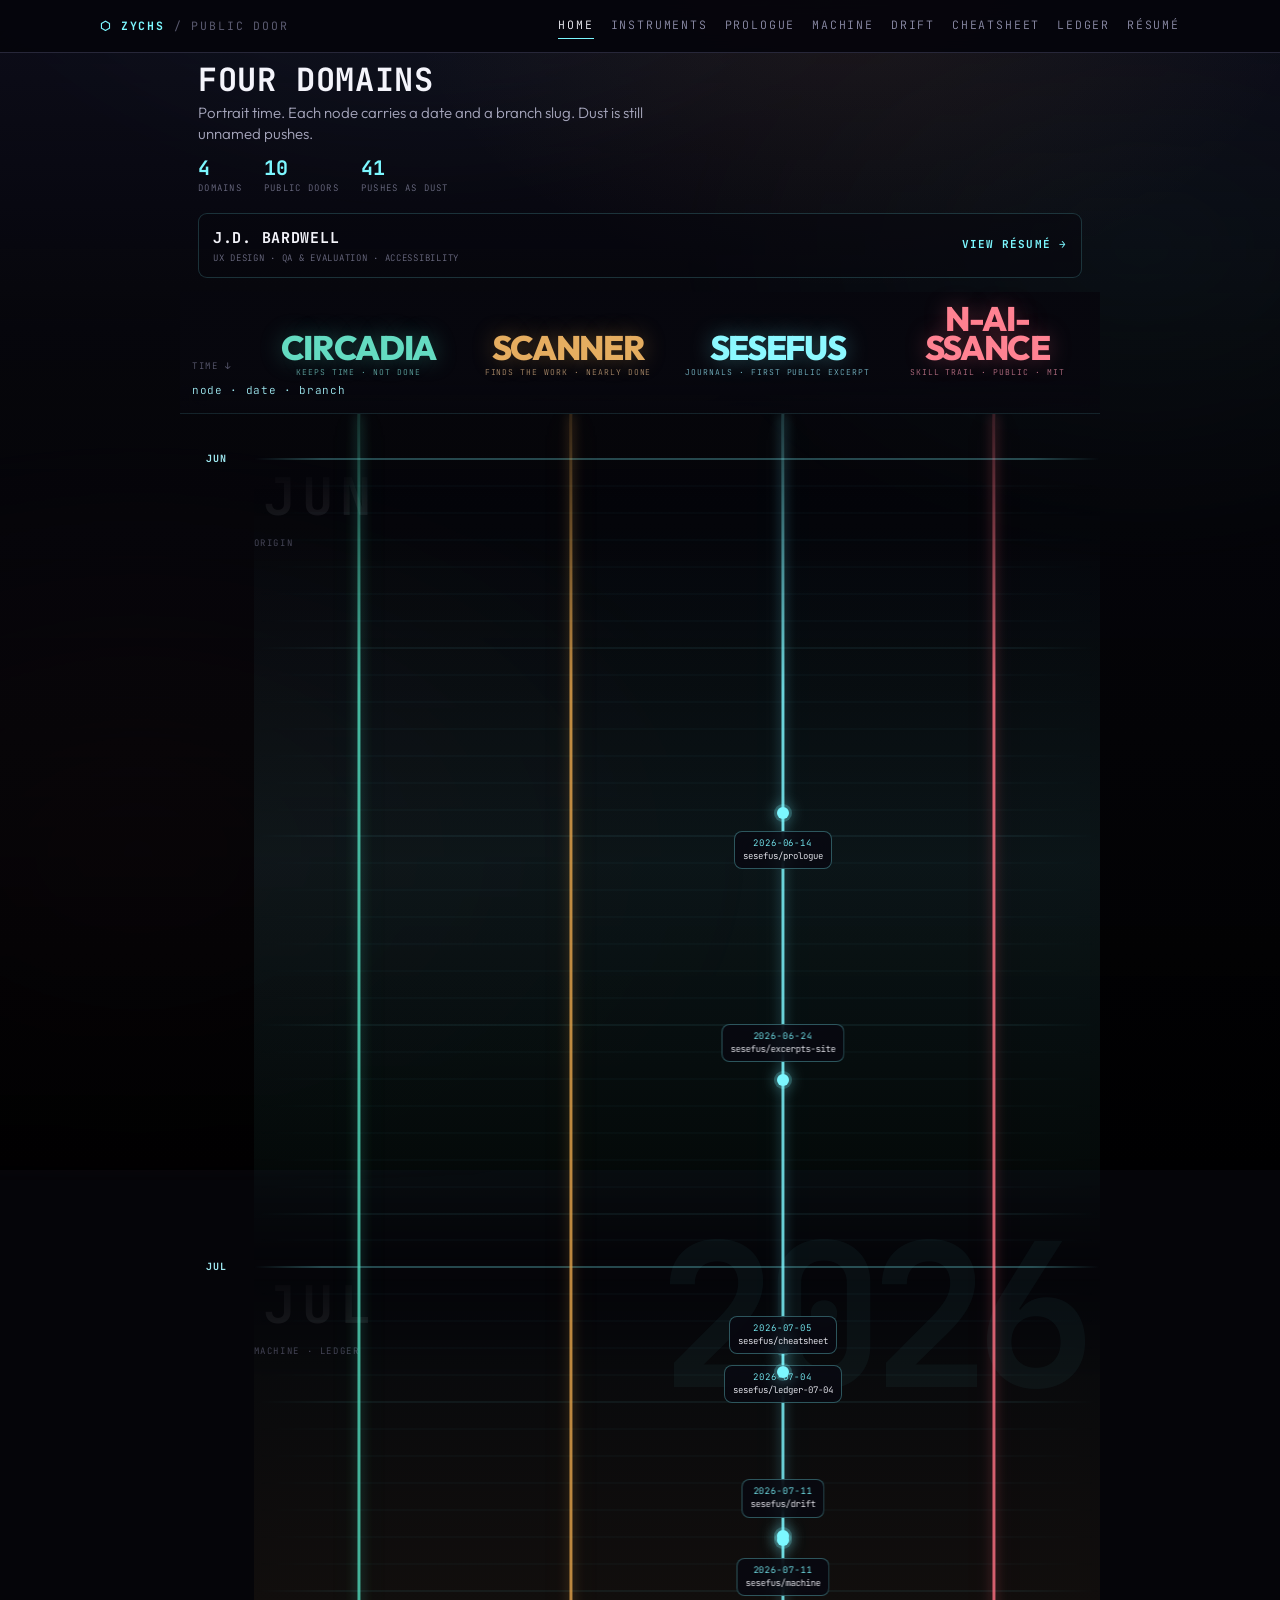
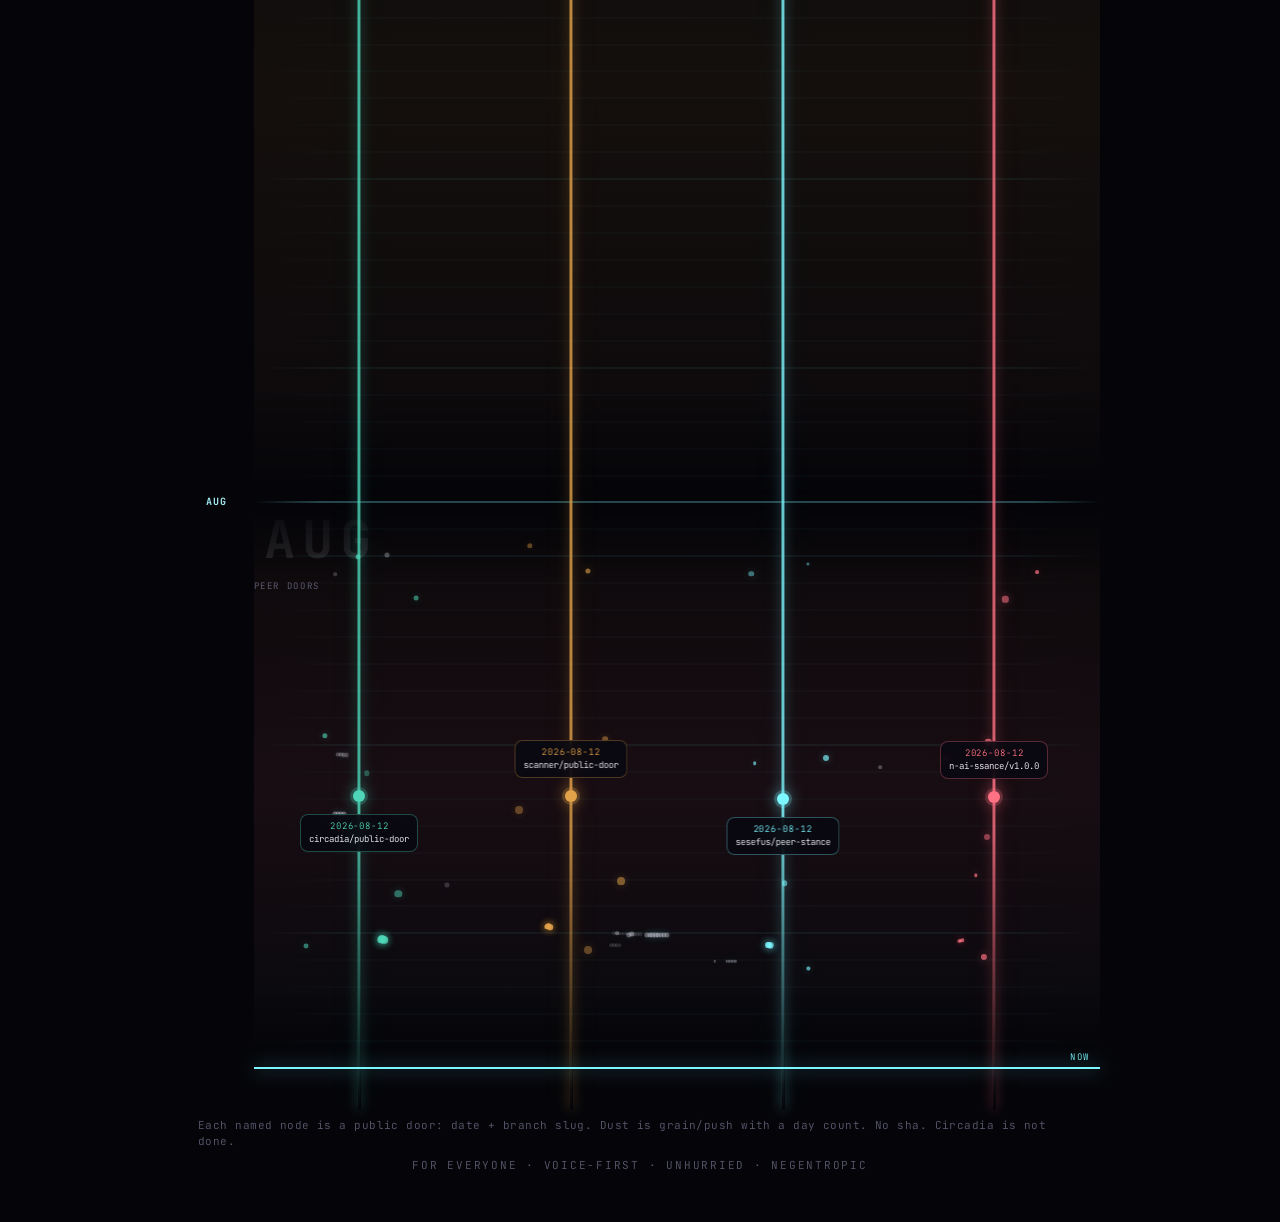
==== commit 2c323aa5: "Unify site header navigation across all pages Every page under pages/ carried one of two disconnecte" ====
--- a/index.html
+++ b/index.html
@@ -388,19 +388,25 @@
   .node .dot, .speck, .grain, .now, .rail::after { box-shadow: none; }
 }
 </style>
+<link rel="stylesheet" href="assets/site-nav.css">
 </head>
 <body>
+<header class="site-header">
+  <div class="wrap">
+    <a class="brand" href="index.html">⬡ Zychs <span class="dim">/ public door</span></a>
+    <nav class="nav" aria-label="Site">
+      <a href="index.html" aria-current="page">Home</a>
+      <a href="pages/instruments.html">Instruments</a>
+      <a href="pages/prologue.html">Prologue</a>
+      <a href="pages/machine.html">Machine</a>
+      <a href="pages/drift.html">Drift</a>
+      <a href="pages/cheatsheet.html">Cheatsheet</a>
+      <a href="pages/ledger-2026-07-04.html">Ledger</a>
+      <a href="pages/resume.html">Résumé</a>
+    </nav>
+  </div>
+</header>
 <div class="page">
-  <div class="mast">
-    <span>⬡</span>
-    <a href="pages/instruments.html">Zychs</a>
-    <span class="sep">/</span>
-    <span style="color:#7b7b92;">public door</span>
-    <span class="sep">/</span>
-    <a href="pages/instruments.html">instruments</a>
-    <a class="resume-door" href="pages/resume.html">résumé</a>
-  </div>
-
   <div class="head">
     <h1>Four domains</h1>
     <p class="standfirst">Portrait time. Each node carries a date and a branch slug. Dust is still unnamed pushes.</p>
--- a/assets/site-nav.css
+++ b/assets/site-nav.css
@@ -0,0 +1,32 @@
+/* Neurialab site chrome — one header for every page. Loaded last in <head>
+   so it wins over any older per-page .site-header rules. */
+.site-header {
+  position: sticky; top: 0; z-index: 200;
+  background: rgba(6, 6, 12, 0.96);
+  border-bottom: 1px solid #272739;
+  backdrop-filter: blur(10px);
+}
+.site-header .wrap {
+  box-sizing: border-box; max-width: 1120px; margin: 0 auto;
+  padding: 6px 1.25rem; min-height: 52px;
+  display: flex; align-items: center; justify-content: space-between;
+  gap: 8px 16px; flex-wrap: wrap;
+  font-family: 'JetBrains Mono', ui-monospace, monospace;
+  font-size: 0.72rem; text-transform: uppercase; letter-spacing: 0.16em;
+}
+.site-header .brand { color: #7cf7ff; font-weight: 700; text-decoration: none; }
+.site-header .brand .dim { color: #5a5a70; font-weight: 400; }
+.site-header .nav {
+  display: flex; flex-wrap: wrap; align-items: center; gap: 2px 1.05rem;
+}
+.site-header .nav a {
+  margin: 0; padding: 4px 0; color: #8e8eaa; text-decoration: none;
+  border-bottom: 1px solid transparent;
+}
+.site-header .nav a:hover { color: #7cf7ff; }
+.site-header .nav a:focus-visible { outline: 2px solid #7cf7ff; outline-offset: 3px; }
+.site-header .nav a[aria-current="page"] { color: #f4f4fb; border-bottom-color: #7cf7ff; }
+@media (max-width: 700px) {
+  .site-header .wrap { font-size: 0.66rem; letter-spacing: 0.1em; padding: 8px 1rem; }
+}
+@media print { .site-header { display: none; } }
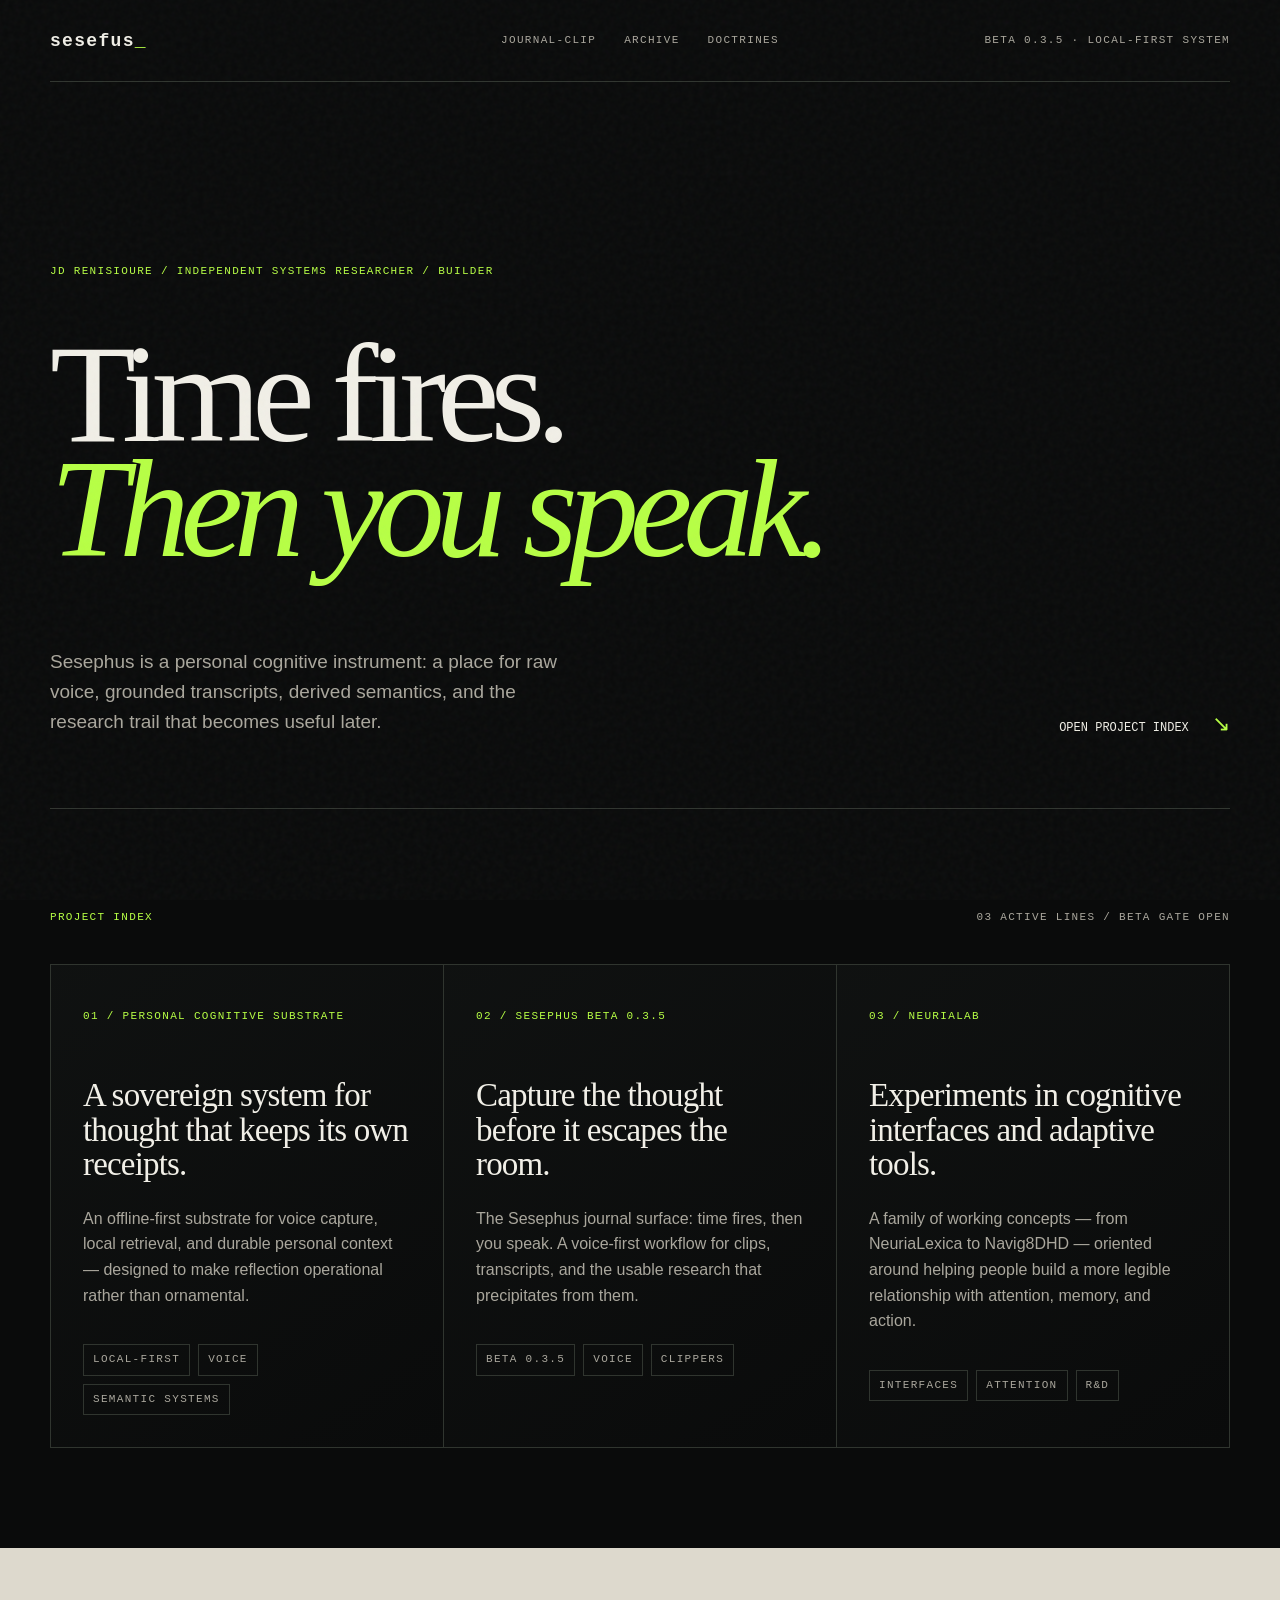
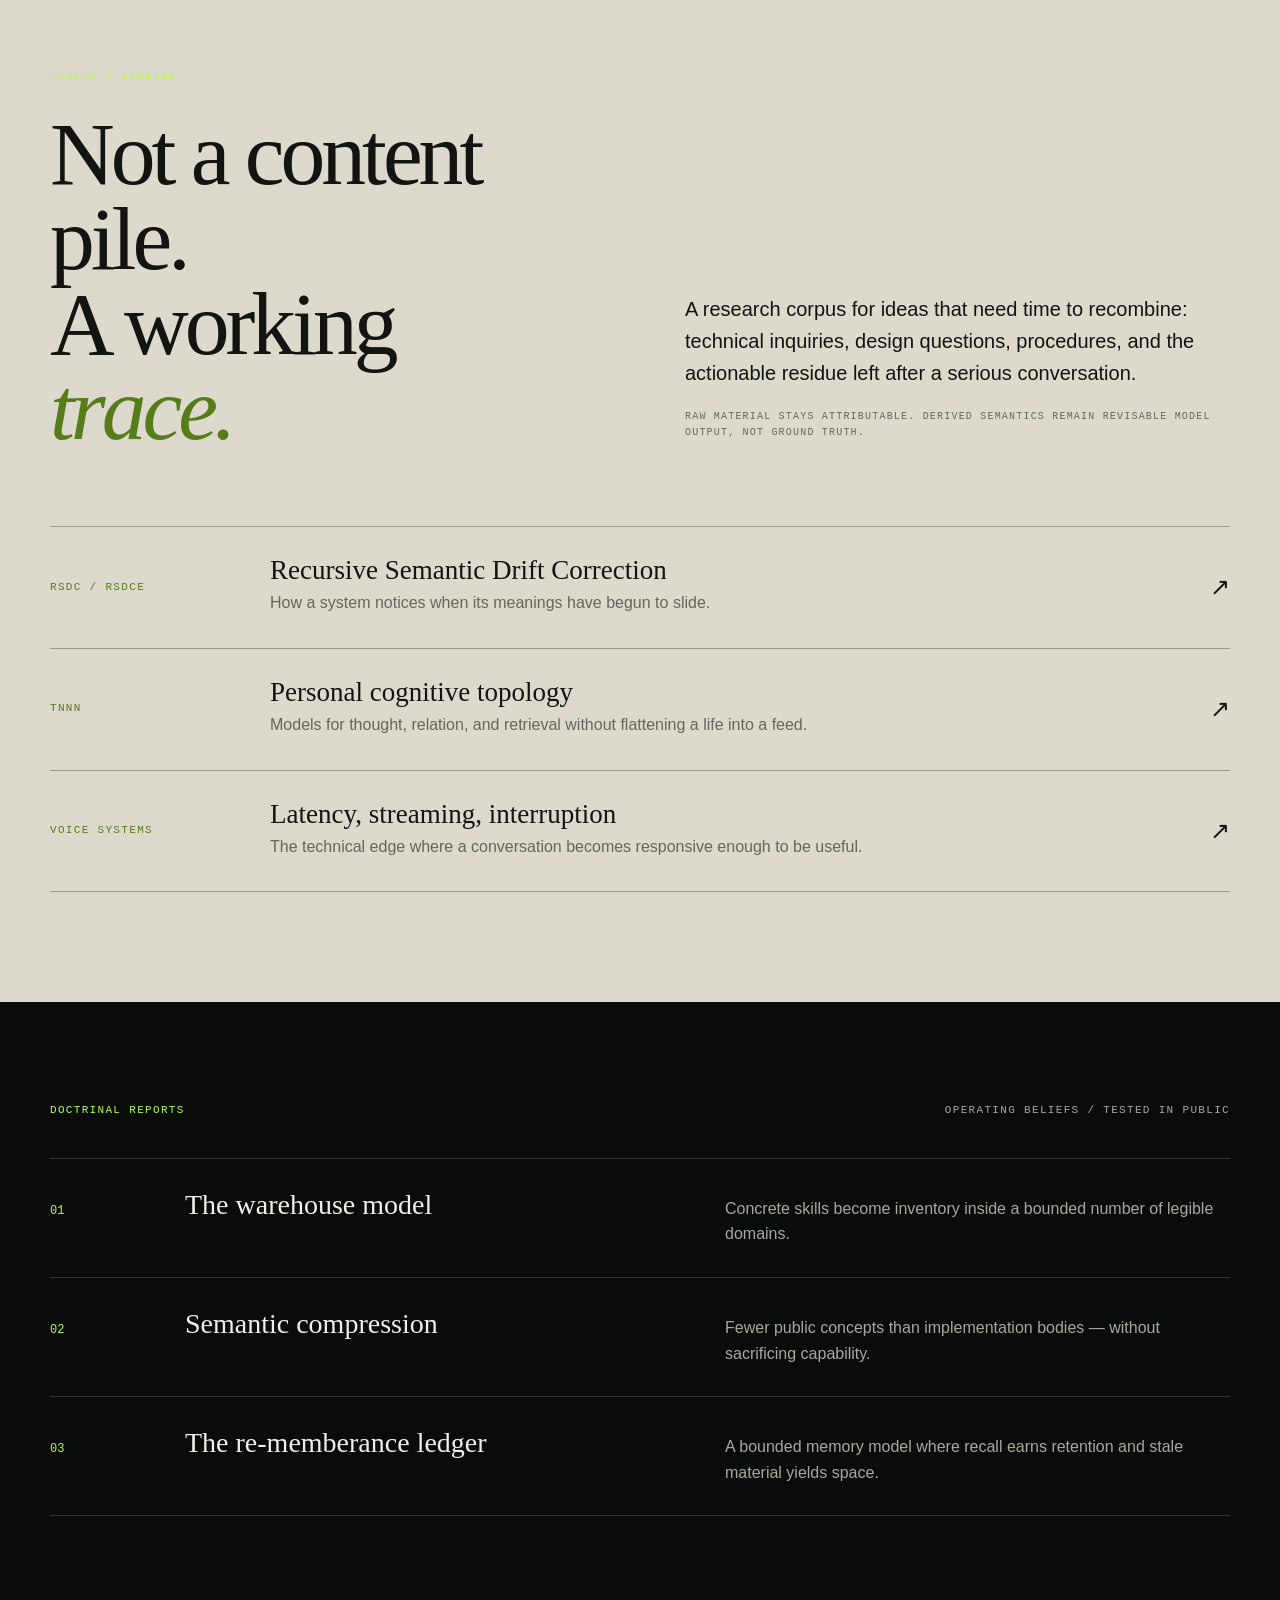
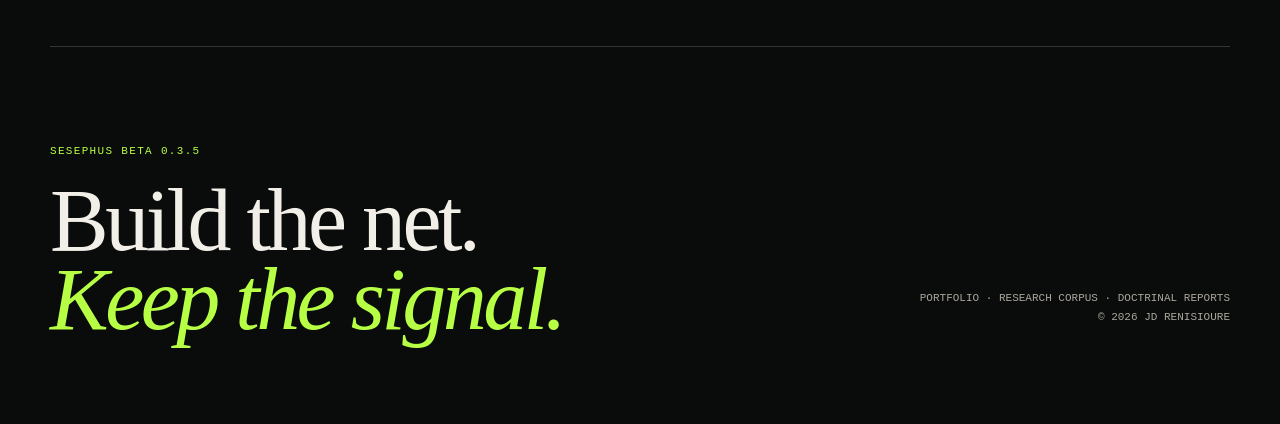
==== commit b5400bdf: "Update fmt.Println message from 'Hello' to 'Goodbye'" ====
--- a/index.html
+++ b/index.html
@@ -1,662 +1,39 @@
-<!DOCTYPE html>
+<!doctype html>
 <html lang="en">
 <head>
-<meta charset="utf-8">
-<meta name="viewport" content="width=device-width, initial-scale=1">
-<title>Zychs — four domains, portrait</title>
-<link rel="stylesheet" href="https://fonts.googleapis.com/css2?family=JetBrains+Mono:wght@400;600;700&family=Outfit:wght@300;400;600;700;800&display=swap">
-<style>
-:root {
-  --ink: #e7e7f2; --ink-strong: #f4f4fb; --ink-soft: #a7a7bd; --ink-mute: #6c6c83; --ink-faint: #5a5a70;
-  --cyan: #7cf7ff; --cyan-soft: #9fe9f1; --cyan-deep: #28A2B2;
-  --teal: #4fd6b8; --amber: #e2a24a; --ember: #f0937c; --rose: #ff7183;
-  --line: #272739;
-  --mono: 'JetBrains Mono', ui-monospace, 'Cascadia Code', 'SF Mono', Menlo, Consolas, monospace;
-  --body: 'Outfit', 'Avenir Next', 'Segoe UI', system-ui, -apple-system, sans-serif;
-  --tone-teal: var(--teal);
-  --tone-amber: var(--amber);
-  --tone-cyan: var(--cyan);
-  --tone-rose: var(--rose);
-  --gutter: 4.6rem;
-  --scroll: 0;
-}
-* { box-sizing: border-box; }
-html { background: #050509; }
-body {
-  margin: 0;
-  color: var(--ink);
-  font-family: var(--body);
-  font-weight: 300;
-  font-size: 16px;
-  line-height: 1.45;
-  background: #050509;
-}
-body::before,
-body::after {
-  content: "";
-  position: fixed;
-  inset: -30% -20%;
-  pointer-events: none;
-  z-index: 0;
-}
-body::before {
-  background:
-    radial-gradient(42% 36% at calc(38% + var(--scroll) * 18%) calc(8% + var(--scroll) * 42%), rgba(124,247,255,0.16), transparent 70%),
-    radial-gradient(38% 32% at calc(78% - var(--scroll) * 14%) calc(36% + var(--scroll) * 28%), rgba(79,214,184,0.10), transparent 68%),
-    radial-gradient(48% 40% at calc(22% + var(--scroll) * 10%) calc(78% - var(--scroll) * 20%), rgba(255,113,131,0.09), transparent 72%);
-  animation: washA 26s ease-in-out infinite alternate;
-  filter: blur(8px);
-}
-body::after {
-  background:
-    radial-gradient(36% 30% at calc(62% - var(--scroll) * 16%) calc(18% + var(--scroll) * 36%), rgba(226,162,74,0.08), transparent 70%),
-    linear-gradient(180deg,
-      rgba(20,20,40,0.92) 0%,
-      rgba(7,7,14,0.55) 42%,
-      rgba(0,0,0,0.88) 100%);
-  animation: washB 34s ease-in-out infinite alternate;
-}
-@keyframes washA {
-  from { transform: translate3d(-3%, -2%, 0) scale(1); }
-  to { transform: translate3d(4%, 3%, 0) scale(1.08); }
-}
-@keyframes washB {
-  from { transform: translate3d(2%, 1%, 0); opacity: 0.92; }
-  to { transform: translate3d(-3%, 4%, 0); opacity: 1; }
-}
-/* portrait frame — even on a wide monitor this is a tall page */
-.page {
-  position: relative;
-  z-index: 1;
-  width: min(920px, 100%);
-  margin: 0 auto;
-  min-height: 100vh;
-  padding: 0 0 48px;
-}
-
-.mast {
-  display: flex; align-items: center; gap: 10px; flex-wrap: wrap;
-  padding: 18px 18px 0;
-  font-family: var(--mono); font-size: 11px; letter-spacing: 0.18em; text-transform: uppercase;
-  color: rgba(124,247,255,0.85);
-}
-.mast .sep { color: #2e2e3e; }
-.mast a { color: inherit; text-decoration: none; }
-.mast a:hover { color: var(--cyan); }
-.mast .resume-door {
-  margin-left: auto;
-  padding: 7px 10px;
-  border: 1px solid rgba(124,247,255,0.34);
-  border-radius: 7px;
-  color: var(--cyan);
-}
-.mast .resume-door:hover { border-color: var(--cyan); color: #050509; background: var(--cyan); }
-
-.head { padding: 12px 18px 10px; }
-h1 {
-  font-family: var(--mono); font-weight: 700;
-  font-size: clamp(22px, 5vw, 32px); line-height: 0.95; letter-spacing: 0.02em;
-  text-transform: uppercase; margin: 0;
-  color: var(--ink-strong);
-}
-.standfirst {
-  margin: 8px 0 0; max-width: 28rem;
-  font-size: 15px; line-height: 1.35; color: var(--ink-soft);
-}
-.stats { display: flex; gap: 22px; margin-top: 14px; font-family: var(--mono); }
-.stats .n { font-weight: 700; font-size: 20px; color: var(--cyan); font-variant-numeric: tabular-nums; line-height: 1; }
-.stats .l { font-size: 9px; letter-spacing: 0.14em; text-transform: uppercase; color: var(--ink-mute); margin-top: 4px; }
-.profile-door {
-  display: flex; align-items: center; justify-content: space-between; gap: 18px;
-  margin-top: 18px; padding: 12px 14px;
-  border: 1px solid rgba(124,247,255,0.18); border-radius: 9px;
-  background: rgba(7,7,14,0.58); text-decoration: none;
-}
-.profile-door:hover { border-color: rgba(124,247,255,0.55); background: rgba(124,247,255,0.06); }
-.profile-door strong { display: block; color: var(--ink-strong); font-size: 15px; }
-.profile-door span { display: block; margin-top: 2px; color: var(--ink-mute); font-family: var(--mono); font-size: 9px; letter-spacing: 0.08em; text-transform: uppercase; }
-.profile-door b { color: var(--cyan); font-family: var(--mono); font-size: 11px; letter-spacing: 0.1em; text-transform: uppercase; white-space: nowrap; }
-
-.chart {
-  position: relative;
-  isolation: isolate;
-  margin-top: 4px;
-}
-.field::before {
-  content: "2026";
-  position: absolute; right: 2%; top: 36%;
-  font-family: var(--mono); font-weight: 700;
-  font-size: clamp(96px, 28vw, 200px); line-height: 0.75;
-  letter-spacing: -0.07em;
-  color: rgba(124,247,255,0.045);
-  pointer-events: none;
-  z-index: 0;
-}
-
-.heads {
-  position: sticky; top: 0; z-index: 12;
-  display: grid;
-  grid-template-columns: var(--gutter) 1fr 1fr 1fr 1fr;
-  grid-template-rows: auto auto;
-  gap: 0;
-  background: linear-gradient(180deg, rgba(7,7,14,0.96) 70%, rgba(7,7,14,0.72) 100%);
-  backdrop-filter: blur(10px);
-  border-bottom: 1px solid rgba(124,247,255,0.12);
-  padding: 8px 8px 6px 0;
-}
-.heads .spine {
-  font-family: var(--mono); font-size: 9px; letter-spacing: 0.18em; text-transform: uppercase;
-  color: var(--ink-faint); align-self: end; padding: 0 8px 6px 12px;
-  grid-row: 1;
-}
-.colhead {
-  display: flex; flex-direction: column; align-items: center; justify-content: end;
-  text-align: center; text-decoration: none; color: inherit;
-  min-height: 4.6rem; padding: 4px 4px 0;
-  grid-row: 1;
-}
-.colhead .word {
-  font-family: var(--body); font-weight: 800;
-  font-size: clamp(18px, 3.4vw, 34px);
-  line-height: 0.86; letter-spacing: -0.04em;
-  text-transform: uppercase;
-  color: color-mix(in srgb, var(--tone) 88%, #fff 12%);
-  text-shadow: 0 0 22px color-mix(in srgb, var(--tone) 35%, transparent);
-}
-.colhead .meta {
-  font-family: var(--mono); font-size: 8px; letter-spacing: 0.12em; text-transform: uppercase;
-  color: color-mix(in srgb, var(--tone) 50%, var(--ink-mute));
-  margin-top: 5px;
-}
-.colhead:hover .word { color: #fff; }
-.colhead:focus-visible { outline: 2px solid var(--tone); outline-offset: 3px; }
-
-.field {
-  position: relative;
-  z-index: 1;
-  min-height: 1800px;
-}
-.bands, .days, .dust, .now, .rails, .specks {
-  position: absolute; inset: 0 0 0 var(--gutter);
-  pointer-events: none;
-}
-.bands { z-index: 0; }
-.band {
-  position: absolute; left: 0; right: 0;
-  border-top: 0;
-  mask-image: linear-gradient(180deg, transparent 0%, #000 14%, #000 86%, transparent 100%);
-  -webkit-mask-image: linear-gradient(180deg, transparent 0%, #000 14%, #000 86%, transparent 100%);
-}
-.band.jun { background: linear-gradient(180deg, rgba(124,247,255,0), rgba(124,247,255,0.08), rgba(79,214,184,0.03)); }
-.band.jul { background: linear-gradient(180deg, rgba(79,214,184,0.02), rgba(226,162,74,0.07), rgba(240,147,124,0.03)); }
-.band.aug { background: linear-gradient(180deg, rgba(226,162,74,0.03), rgba(255,113,131,0.08), rgba(124,247,255,0.02)); }
-.band .lab {
-  position: sticky; top: 76px;
-  font-family: var(--mono); font-weight: 700;
-  font-size: clamp(28px, 7vw, 52px); letter-spacing: 0.14em;
-  text-transform: uppercase;
-  color: rgba(231,231,242,0.14);
-  padding: 8px 0 0 10px;
-  pointer-events: none;
-}
-.band .sub {
-  display: block;
-  font-size: 9px; letter-spacing: 0.18em; font-weight: 400;
-  color: var(--ink-faint); margin-top: 2px;
-}
-
-.month-spine {
-  position: absolute; left: 0; width: var(--gutter); top: 0; bottom: 0;
-  z-index: 2; pointer-events: none;
-}
-.spine-lab {
-  position: absolute; left: 0; right: 0;
-  font-family: var(--mono); font-weight: 700;
-  font-size: 10px; letter-spacing: 0.14em; text-transform: uppercase;
-  color: var(--cyan-soft);
-  text-align: center;
-  transform: translateY(-50%);
-}
-
-.days { z-index: 0; }
-.day {
-  position: absolute; left: 0; right: 0; height: 1px;
-  background: linear-gradient(90deg, transparent, rgba(124,247,255,0.05) 12%, rgba(124,247,255,0.05) 88%, transparent);
-  transform: translateY(-50%);
-}
-.day.week { background: linear-gradient(90deg, transparent, rgba(124,247,255,0.12) 10%, rgba(124,247,255,0.12) 90%, transparent); }
-.day.month-edge {
-  height: 2px;
-  background: linear-gradient(90deg, transparent, rgba(124,247,255,0.28) 8%, rgba(124,247,255,0.28) 92%, transparent);
-}
-
-.now {
-  height: 2px; top: auto; bottom: auto;
-  background: var(--cyan);
-  box-shadow: 0 0 18px rgba(124,247,255,0.7);
-  transform: translateY(-50%);
-  z-index: 6;
-}
-.now .lab {
-  position: absolute; right: 10px; top: -16px;
-  font-family: var(--mono); font-size: 9px; letter-spacing: 0.18em; text-transform: uppercase;
-  color: var(--cyan);
-}
-
-.rails {
-  display: grid;
-  grid-template-columns: 1fr 1fr 1fr 1fr;
-  z-index: 1;
-}
-.rail {
-  position: relative;
-  height: 100%;
-}
-.rail::after {
-  content: "";
-  position: absolute;
-  top: 0; bottom: 0;
-  left: 50%;
-  width: 3px;
-  transform: translateX(-50%);
-  background: linear-gradient(180deg,
-    color-mix(in srgb, var(--tone) 20%, transparent),
-    color-mix(in srgb, var(--tone) 85%, transparent) 12%,
-    color-mix(in srgb, var(--tone) 80%, transparent) 88%,
-    transparent);
-  box-shadow:
-    0 0 12px color-mix(in srgb, var(--tone) 45%, transparent),
-    0 0 32px color-mix(in srgb, var(--tone) 16%, transparent);
-}
-
-.dust { z-index: 2; }
-.grain {
-  position: absolute;
-  border-radius: 50%;
-  background: rgba(231,231,242,0.55);
-  box-shadow: 0 0 8px rgba(124,247,255,0.25);
-  transform: translate(-50%, -50%);
-}
-
-.specks {
-  display: grid;
-  grid-template-columns: 1fr 1fr 1fr 1fr;
-  pointer-events: none;
-  z-index: 5;
-}
-.colspecks { position: relative; pointer-events: none; }
-.speck {
-  position: absolute;
-  left: 50%;
-  appearance: none; -webkit-appearance: none;
-  border: 0; padding: 0; margin: 0;
-  border-radius: 50%;
-  transform: translate(-50%, -50%);
-  background: var(--tone);
-  width: 5px; height: 5px; opacity: 0.7;
-  box-shadow: 0 0 8px color-mix(in srgb, var(--tone) 50%, transparent);
-  pointer-events: auto;
-  cursor: pointer;
-  font-size: 0;
-}
-.node {
-  position: absolute;
-  left: 50%;
-  width: 12px; height: 12px;
-  z-index: 6;
-  pointer-events: auto;
-  text-decoration: none;
-  color: inherit;
-  transform: translate(-50%, -50%);
-}
-.node .stem {
-  position: absolute;
-  left: 50%; top: 12px;
-  width: 1px; height: 12px;
-  background: color-mix(in srgb, var(--tone) 55%, transparent);
-  transform: translateX(-50%);
-  pointer-events: none;
-}
-.node.flip .stem { top: auto; bottom: 12px; }
-.node .dot {
-  display: block;
-  width: 12px; height: 12px;
-  border-radius: 50%;
-  background: var(--tone);
-  box-shadow:
-    0 0 0 3px color-mix(in srgb, var(--tone) 22%, transparent),
-    0 0 16px color-mix(in srgb, var(--tone) 70%, transparent);
-}
-.node .card {
-  position: absolute;
-  left: 50%; top: 24px;
-  transform: translateX(-50%);
-  display: flex;
-  flex-direction: column;
-  gap: 1px;
-  width: max-content;
-  max-width: calc(100vw / 4 - 1.2rem);
-  padding: 5px 8px 6px;
-  border-radius: 8px;
-  background: rgba(8,8,16,0.82);
-  border: 1px solid color-mix(in srgb, var(--tone) 32%, transparent);
-  backdrop-filter: blur(8px);
-  text-align: center;
-}
-.node.flip .card { top: auto; bottom: 24px; }
-.node .date {
-  font-family: var(--mono); font-size: 9px; letter-spacing: 0.1em;
-  color: var(--tone); font-variant-numeric: tabular-nums;
-}
-.node .branch {
-  font-family: var(--mono); font-size: 9px; line-height: 1.25;
-  color: var(--ink-strong);
-  white-space: nowrap;
-}
-.node:hover .dot, .node:focus-visible .dot { transform: scale(1.18); }
-.node:focus-visible { outline: 2px solid #fff; outline-offset: 3px; border-radius: 8px; }
-
-.readout {
-  min-height: 1.3em;
-  margin: 0;
-  padding: 4px 12px 8px;
-  font-family: var(--mono); font-size: 11px; letter-spacing: 0.06em;
-  color: var(--cyan-soft);
-  grid-column: 1 / 6;
-  grid-row: 2;
-}
-.note {
-  margin: 8px 18px 8px;
-  font-family: var(--mono); font-size: 11px; color: var(--ink-faint); letter-spacing: 0.04em;
-}
-.mantra {
-  margin: 8px 0 0; text-align: center;
-  font-family: var(--mono); font-size: 11px; letter-spacing: 0.16em; text-transform: uppercase;
-  color: var(--ink-faint);
-}
-
-@media (max-width: 640px) {
-  :root { --gutter: 2.6rem; }
-  .colhead .word { font-size: clamp(13px, 4.2vw, 18px); }
-  .colhead .meta { display: none; }
-  .node .card { padding: 4px 5px 5px; max-width: 22vw; }
-  .node .branch { font-size: 7px; }
-  .band .lab { font-size: 28px; }
-}
-@media (prefers-reduced-motion: reduce) {
-  body::before, body::after { animation: none; filter: none; }
-  .node .dot, .speck, .grain, .now, .rail::after { box-shadow: none; }
-}
-</style>
-<link rel="stylesheet" href="assets/site-nav.css">
+  <meta charset="utf-8">
+  <meta name="viewport" content="width=device-width,initial-scale=1">
+  <meta name="description" content="Portfolio, research corpus, and doctrinal reports by JD Renisioure.">
+  <title>JD Renisioure — Portfolio &amp; Research</title>
+  <style>
+    :root{--ink:#f1efe7;--muted:#aaa79d;--paper:#0a0b0b;--panel:#111413;--acid:#b7ff45;--line:#30352f;--serif:Georgia,"Times New Roman",serif;--mono:"Cascadia Code",Consolas,monospace;--sans:Inter,"Segoe UI",sans-serif}
+    *{box-sizing:border-box}html{scroll-behavior:smooth;background:var(--paper)}body{margin:0;color:var(--ink);background:radial-gradient(60rem 35rem at 75% -10%,#26351b66,transparent 65%),var(--paper);font:16px/1.6 var(--sans)}
+    a{color:inherit}a:focus-visible{outline:2px solid var(--acid);outline-offset:5px}.shell{width:min(1180px,calc(100% - 40px));margin:auto}.noise{position:fixed;inset:0;pointer-events:none;opacity:.035;background-image:url("data:image/svg+xml,%3Csvg viewBox='0 0 180 180' xmlns='http://www.w3.org/2000/svg'%3E%3Cfilter id='n'%3E%3CfeTurbulence type='fractalNoise' baseFrequency='.9' numOctaves='2' stitchTiles='stitch'/%3E%3C/filter%3E%3Crect width='100%25' height='100%25' filter='url(%23n)'/%3E%3C/svg%3E")}
+    .nav{min-height:82px;display:grid;grid-template-columns:1fr auto 1fr;align-items:center;border-bottom:1px solid var(--line);font:11px/1 var(--mono);text-transform:uppercase;letter-spacing:.12em}.wordmark{font-size:18px;text-decoration:none;text-transform:lowercase;font-weight:700}.wordmark span,.eyebrow,.index,.code{color:var(--acid)}.navlinks{display:flex;gap:28px}.navlinks a{text-decoration:none;color:var(--muted)}.navlinks a:hover{color:var(--acid)}.issue{justify-self:end;color:var(--muted)}
+    .hero{min-height:650px;padding:clamp(90px,14vw,170px) 0 70px;border-bottom:1px solid var(--line)}.eyebrow,.count,.index,.code,.tags,.small-note{font-family:var(--mono);text-transform:uppercase;letter-spacing:.12em;font-size:11px}.hero h1{margin:55px 0 80px;max-width:1000px;font:clamp(66px,11vw,146px)/.82 var(--serif);letter-spacing:-.065em}.hero h1 em,.corpus h2 em,.footer h2 em{font-weight:400;color:var(--acid)}.hero-bottom{display:grid;grid-template-columns:minmax(280px,540px) auto;gap:60px;align-items:end}.hero-bottom p{margin:0;color:var(--muted);font-size:19px}.arrow-link{justify-self:end;text-decoration:none;font:12px var(--mono);text-transform:uppercase}.arrow-link span{margin-left:16px;color:var(--acid);font-size:22px}
+    .section{padding:100px 0}.section-heading{display:flex;justify-content:space-between;gap:24px;margin-bottom:38px}.section-heading p{margin:0}.count{color:var(--muted)}.project-grid{display:grid;grid-template-columns:repeat(3,1fr);border-top:1px solid var(--line);border-left:1px solid var(--line)}.project-card{min-height:410px;padding:32px;border-right:1px solid var(--line);border-bottom:1px solid var(--line);background:linear-gradient(145deg,#15181780,transparent)}.project-card h2{margin:52px 0 24px;font:33px/1.05 var(--serif);letter-spacing:-.025em}.body-copy{color:var(--muted)}.tags{display:flex;gap:8px;flex-wrap:wrap;margin-top:36px}.tags span{padding:6px 9px;border:1px solid var(--line);color:var(--muted)}
+    .corpus{padding:110px 0;background:#ddd9cd;color:#111410}.corpus-layout{display:grid;grid-template-columns:1fr 1fr;gap:90px;margin-bottom:75px}.corpus h2{margin:24px 0 0;font:clamp(48px,7vw,92px)/.95 var(--serif);letter-spacing:-.045em}.corpus h2 em{color:#567d19}.corpus-intro{align-self:end;font-size:20px}.corpus .small-note{color:#65675f;font-size:10px}.corpus-list{border-top:1px solid #999b92}.corpus-item{display:grid;grid-template-columns:190px 1fr auto;gap:30px;align-items:center;padding:28px 0;border-bottom:1px solid #999b92}.corpus-item .code{color:#567d19}.corpus-item h3{margin:0;font:27px var(--serif)}.corpus-item p{margin:4px 0;color:#65675f}.corpus-item>span{font-size:24px}
+    .reports{padding-bottom:130px}.report-list{border-top:1px solid var(--line)}.report-list article{display:grid;grid-template-columns:100px 1fr 1fr;gap:35px;align-items:baseline;padding:30px 0;border-bottom:1px solid var(--line)}.report-list article>span{color:var(--acid);font:12px var(--mono)}.report-list h3{margin:0;font:28px var(--serif)}.report-list p{margin:0;color:var(--muted)}
+    .footer{display:flex;justify-content:space-between;align-items:end;gap:40px;padding:85px 0;border-top:1px solid var(--line)}.footer h2{margin:20px 0 0;font:clamp(48px,7vw,88px)/.9 var(--serif);letter-spacing:-.04em}.footer>p{color:var(--muted);font:11px/1.8 var(--mono);text-align:right;text-transform:uppercase}
+    @media(max-width:800px){.nav{grid-template-columns:1fr auto}.navlinks{display:none}.issue{font-size:9px}.hero{min-height:auto}.hero-bottom,.corpus-layout{grid-template-columns:1fr}.arrow-link{justify-self:start}.project-grid{grid-template-columns:1fr}.project-card{min-height:auto}.corpus-item{grid-template-columns:1fr auto}.corpus-item>.code{grid-column:1/-1}.report-list article{grid-template-columns:45px 1fr}.report-list p{grid-column:2}.footer{align-items:start;flex-direction:column}.footer>p{text-align:left}}
+    @media(prefers-reduced-motion:reduce){html{scroll-behavior:auto}}
+  </style>
 </head>
-<body>
-<header class="site-header">
-  <div class="wrap">
-    <a class="brand" href="index.html">⬡ Zychs <span class="dim">/ public door</span></a>
-    <nav class="nav" aria-label="Site">
-      <a href="index.html" aria-current="page">Home</a>
-      <a href="pages/instruments.html">Instruments</a>
-      <a href="pages/prologue.html">Prologue</a>
-      <a href="pages/machine.html">Machine</a>
-      <a href="pages/drift.html">Drift</a>
-      <a href="pages/cheatsheet.html">Cheatsheet</a>
-      <a href="pages/ledger-2026-07-04.html">Ledger</a>
-      <a href="pages/resume.html">Résumé</a>
-    </nav>
-  </div>
-</header>
-<div class="page">
-  <div class="head">
-    <h1>Four domains</h1>
-    <p class="standfirst">Portrait time. Each node carries a date and a branch slug. Dust is still unnamed pushes.</p>
-    <div class="stats" aria-label="counts">
-      <div><div class="n" id="stat-domains">4</div><div class="l">domains</div></div>
-      <div><div class="n" id="stat-marks">10</div><div class="l">public doors</div></div>
-      <div><div class="n" id="stat-dust">41</div><div class="l">pushes as dust</div></div>
-    </div>
-    <a class="profile-door" href="pages/resume.html">
-      <span><strong>J.D. Bardwell</strong><span>UX design · QA &amp; evaluation · accessibility</span></span>
-      <b>View résumé →</b>
-    </a>
-  </div>
-
-  <div class="chart" id="chart">
-    <div class="heads" id="heads">
-      <div class="spine">time ↓</div>
-      <div class="readout" id="tip">node · date · branch</div>
-    </div>
-    <div class="field" id="field">
-      <div class="bands" id="bands"></div>
-      <div class="days" id="days" aria-hidden="true"></div>
-      <div class="month-spine" id="spine" aria-hidden="true"></div>
-      <div class="rails" id="rails" aria-hidden="true"></div>
-      <div class="dust" id="dust" aria-hidden="true"></div>
-      <div class="now" id="now"><span class="lab">now</span></div>
-      <div class="specks" id="specks"></div>
-    </div>
-  </div>
-
-  <p class="note">Each named node is a public door: date + branch slug. Dust is grain/push with a day count. No sha. Circadia is not done.</p>
-  <div class="mantra">For Everyone · Voice-First · Unhurried · Negentropic</div>
-</div>
-
-<script>
-(function () {
-  var baked = {"grain":"public_doors_plus_anonymized_pushes","span":["2026-06-01","2026-08-22"],"domains":[{"id":"circadia","name":"Circadia","role":"keeps time","status":"not done","href":"pages/circadia.html","tone":"teal","marks":[{"d":"2026-08-12","k":"public door","branch":"circadia/public-door","l":"scheduler wired · product is not","href":"pages/circadia.html"}]},{"id":"scanner","name":"Scanner","role":"finds the work","status":"nearly done","href":"pages/artifact-scanner.html","tone":"amber","marks":[{"d":"2026-08-12","k":"public door","branch":"scanner/public-door","l":"maps sessions · does not dump chats","href":"pages/artifact-scanner.html"}]},{"id":"sesefus","name":"Sesefus","role":"journals","status":"first public excerpt","href":"pages/prologue.html","tone":"cyan","marks":[{"d":"2026-06-14","k":"origin","branch":"sesefus/prologue","l":"Sisyphus, Flipped","href":"pages/prologue.html"},{"d":"2026-06-24","k":"excerpts site","branch":"sesefus/excerpts-site","l":"public pages stand up","href":"pages/prologue.html"},{"d":"2026-07-04","k":"ledger","branch":"sesefus/ledger-07-04","l":"session ledger 07·04","href":"pages/ledger-2026-07-04.html"},{"d":"2026-07-05","k":"cheatsheet","branch":"sesefus/cheatsheet","l":"CLI surface snapshot","href":"pages/cheatsheet.html"},{"d":"2026-07-11","k":"machine","branch":"sesefus/machine","l":"state of the machine","href":"pages/machine.html"},{"d":"2026-07-11","k":"drift","branch":"sesefus/drift","l":"drift architecture","href":"pages/drift.html"},{"d":"2026-08-12","k":"peer stance","branch":"sesefus/peer-stance","l":"sibling, not the parent","href":"pages/instruments.html"}]},{"id":"naissance","name":"n-ai-ssance","role":"skill trail","status":"public · MIT","href":"pages/n-ai-ssance.html","tone":"rose","marks":[{"d":"2026-08-12","k":"v1.0.0","branch":"n-ai-ssance/v1.0.0","l":"five Grok skills · MIT","href":"pages/n-ai-ssance.html"}]}],"dust":[{"d":"2026-08-03","n":1},{"d":"2026-08-04","n":1},{"d":"2026-08-10","n":4},{"d":"2026-08-11","n":1},{"d":"2026-08-13","n":4},{"d":"2026-08-15","n":1},{"d":"2026-08-17","n":24},{"d":"2026-08-18","n":5}]};
-
-  function parseDay(d) { return Date.parse(d + "T12:00:00Z"); }
-  function hash(s) {
-    var h = 2166136261;
-    for (var i = 0; i < s.length; i++) {
-      h ^= s.charCodeAt(i);
-      h = Math.imul(h, 16777619);
-    }
-    return (h >>> 0) / 4294967296;
-  }
-  function pad2(n) { return (n < 10 ? "0" : "") + n; }
-  function iso(dt) {
-    return dt.getUTCFullYear() + "-" + pad2(dt.getUTCMonth() + 1) + "-" + pad2(dt.getUTCDate());
-  }
-
-  function draw(data) {
-    var span = data.span || ["2026-06-01", "2026-08-22"];
-    var t0 = Date.parse(span[0] + "T00:00:00Z");
-    var t1 = Date.parse(span[1] + "T00:00:00Z");
-    var range = Math.max(t1 - t0, 1);
-    var dayCount = Math.round(range / 86400000);
-    var dayPx = window.innerWidth < 640 ? 20 : 28;
-    var fieldH = Math.max(1600, dayCount * dayPx);
-    var field = document.getElementById("field");
-    field.style.height = fieldH + "px";
-
-    function pct(day) {
-      var t = parseDay(day);
-      return 1.4 + ((t - t0) / range) * 96.2;
-    }
-
-    var domains = data.domains || [];
-    var dust = data.dust || [];
-    var markN = 0;
-    domains.forEach(function (d) { markN += (d.marks || []).length; });
-    var dustN = dust.reduce(function (a, x) { return a + x.n; }, 0);
-    document.getElementById("stat-domains").textContent = domains.length;
-    document.getElementById("stat-marks").textContent = markN;
-    document.getElementById("stat-dust").textContent = dustN;
-
-    var heads = document.getElementById("heads");
-    var tipEl = document.getElementById("tip");
-    heads.querySelectorAll(".colhead").forEach(function (n) { n.remove(); });
-    domains.forEach(function (dom) {
-      var a = document.createElement("a");
-      a.className = "colhead";
-      a.href = dom.href;
-      a.style.setProperty("--tone", "var(--tone-" + dom.tone + ")");
-      var word = document.createElement("div");
-      word.className = "word";
-      if (dom.id === "naissance") word.innerHTML = "n-ai-<br>ssance";
-      else word.textContent = dom.name;
-      var meta = document.createElement("div");
-      meta.className = "meta";
-      meta.textContent = dom.role + " · " + dom.status;
-      a.appendChild(word);
-      a.appendChild(meta);
-      heads.insertBefore(a, tipEl);
-    });
-
-    var months = [
-      { d: "2026-06-01", end: "2026-07-01", k: "Jun", s: "origin", cls: "jun" },
-      { d: "2026-07-01", end: "2026-08-01", k: "Jul", s: "machine · ledger", cls: "jul" },
-      { d: "2026-08-01", end: span[1], k: "Aug", s: "peer doors", cls: "aug" }
-    ];
-    var bands = document.getElementById("bands");
-    bands.replaceChildren();
-    var spine = document.getElementById("spine");
-    spine.replaceChildren();
-    months.forEach(function (m) {
-      var top = pct(m.d);
-      var bot = pct(m.end);
-      var b = document.createElement("div");
-      b.className = "band " + m.cls;
-      b.style.top = top + "%";
-      b.style.height = Math.max(bot - top, 4) + "%";
-      b.innerHTML = "<span class=\"lab\">" + m.k + "<span class=\"sub\">" + m.s + "</span></span>";
-      bands.appendChild(b);
-      var sl = document.createElement("div");
-      sl.className = "spine-lab";
-      sl.style.top = top + "%";
-      sl.textContent = m.k;
-      spine.appendChild(sl);
-    });
-
-    var days = document.getElementById("days");
-    days.replaceChildren();
-    var cur = new Date(t0);
-    var end = new Date(t1);
-    while (cur <= end) {
-      var d = iso(cur);
-      var el = document.createElement("div");
-      el.className = "day";
-      if (cur.getUTCDate() === 1) el.className += " month-edge";
-      else if (cur.getUTCDay() === 1) el.className += " week";
-      el.style.top = pct(d) + "%";
-      days.appendChild(el);
-      cur.setUTCDate(cur.getUTCDate() + 1);
-    }
-
-    document.getElementById("now").style.top = pct(span[1]) + "%";
-
-    var rails = document.getElementById("rails");
-    rails.replaceChildren();
-    domains.forEach(function (dom) {
-      var r = document.createElement("div");
-      r.className = "rail";
-      r.style.setProperty("--tone", "var(--tone-" + dom.tone + ")");
-      rails.appendChild(r);
-    });
-
-    var dustHost = document.getElementById("dust");
-    dustHost.replaceChildren();
-    dust.forEach(function (x) {
-      var i;
-      for (i = 0; i < x.n; i++) {
-        var g = document.createElement("span");
-        g.className = "grain";
-        var size = 2.4 + hash(x.d + ":s:" + i) * 3.4;
-        g.style.width = size + "px";
-        g.style.height = size + "px";
-        g.style.left = (6 + hash(x.d + ":x:" + i) * 88) + "%";
-        g.style.top = (pct(x.d) + (hash(x.d + ":y:" + i) - 0.5) * 1.1) + "%";
-        g.style.opacity = String(0.22 + hash(x.d + ":o:" + i) * 0.5);
-        dustHost.appendChild(g);
-      }
-    });
-
-    var specks = document.getElementById("specks");
-    specks.replaceChildren();
-    var tip = document.getElementById("tip");
-    var idle = "node · date · branch";
-
-    domains.forEach(function (dom, di) {
-      var col = document.createElement("div");
-      col.className = "colspecks";
-      col.style.setProperty("--tone", "var(--tone-" + dom.tone + ")");
-
-      (dom.marks || []).forEach(function (m, idx) {
-        var branch = m.branch || (dom.id + "/" + m.k.replace(/\s+/g, "-"));
-        var b = document.createElement("a");
-        b.className = "node" + ((di + idx) % 2 ? " flip" : "");
-        b.href = m.href || dom.href;
-        b.style.top = (pct(m.d) + (hash(dom.id + m.k + "y") - 0.5) * 0.28) + "%";
-        b.dataset.d = m.d;
-        b.dataset.branch = branch;
-        b.setAttribute("aria-label", m.d + " · " + branch + " — " + m.l);
-        b.innerHTML = "<span class=\"dot\"></span><span class=\"stem\"></span>";
-        var card = document.createElement("span");
-        card.className = "card";
-        var dateEl = document.createElement("span");
-        dateEl.className = "date";
-        dateEl.textContent = m.d;
-        var brEl = document.createElement("span");
-        brEl.className = "branch";
-        brEl.textContent = branch;
-        card.appendChild(dateEl);
-        card.appendChild(brEl);
-        b.appendChild(card);
-        function say() {
-          tip.textContent = m.d + "  ·  " + branch + "  —  " + m.l;
-        }
-        b.addEventListener("mouseenter", say);
-        b.addEventListener("focus", say);
-        b.addEventListener("mouseleave", function () { tip.textContent = idle; });
-        b.addEventListener("blur", function () { tip.textContent = idle; });
-        col.appendChild(b);
-      });
-
-      dust.forEach(function (x) {
-        var j;
-        var take = Math.max(1, Math.round(x.n / domains.length));
-        for (j = 0; j < take; j++) {
-          var s = document.createElement("button");
-          s.type = "button";
-          s.className = "speck";
-          var sz = 3 + hash(dom.id + x.d + j) * 5;
-          s.style.width = sz + "px";
-          s.style.height = sz + "px";
-          s.style.top = (pct(x.d) + (hash(dom.id + x.d + "y" + j) - 0.5) * 1.4) + "%";
-          s.style.left = (50 + (hash(dom.id + x.d + "x" + j) - 0.5) * 54) + "%";
-          s.style.opacity = String(0.35 + hash(dom.id + x.d + "o" + j) * 0.4);
-          s.dataset.d = x.d;
-          s.dataset.branch = "grain/push";
-          s.setAttribute("aria-label", x.d + " · grain/push · " + x.n);
-          function sayDust() {
-            tip.textContent = x.d + "  ·  grain/push  ·  " + x.n;
-          }
-          s.addEventListener("mouseenter", sayDust);
-          s.addEventListener("focus", sayDust);
-          s.addEventListener("mouseleave", function () { tip.textContent = idle; });
-          s.addEventListener("blur", function () { tip.textContent = idle; });
-          col.appendChild(s);
-        }
-      });
-
-      specks.appendChild(col);
-    });
-  }
-
-  function setScroll() {
-    var max = document.documentElement.scrollHeight - window.innerHeight;
-    var t = max > 0 ? window.scrollY / max : 0;
-    document.documentElement.style.setProperty("--scroll", t.toFixed(4));
-  }
-  window.addEventListener("scroll", setScroll, { passive: true });
-  setScroll();
-
-  fetch("data/timeline.json", { cache: "no-store" }).then(function (r) {
-    if (!r.ok) throw new Error("no json");
-    return r.json();
-  }).then(draw).catch(function () { draw(baked); });
-})();
-</script>
-</body>
-</html>
+<body><main><div class="noise" aria-hidden="true"></div>
+  <nav class="nav shell" aria-label="Primary navigation"><a class="wordmark" href="#top">sesefus<span>_</span></a><div class="navlinks"><a href="#work">journal-clip</a><a href="#corpus">archive</a><a href="#doctrines">doctrines</a></div><span class="issue">beta 0.3.5 · local-first system</span></nav>
+  <section id="top" class="hero shell"><p class="eyebrow">JD Renisioure / independent systems researcher / builder</p><h1>Time fires.<br><em>Then you speak.</em></h1><div class="hero-bottom"><p>Sesephus is a personal cognitive instrument: a place for raw voice, grounded transcripts, derived semantics, and the research trail that becomes useful later.</p><a class="arrow-link" href="#work">open project index <span>↘</span></a></div></section>
+  <section id="work" class="section shell"><div class="section-heading"><p class="eyebrow">project index</p><p class="count">03 active lines / beta gate open</p></div><div class="project-grid">
+    <article class="project-card"><p class="index">01 / Personal Cognitive Substrate</p><h2>A sovereign system for thought that keeps its own receipts.</h2><p class="body-copy">An offline-first substrate for voice capture, local retrieval, and durable personal context — designed to make reflection operational rather than ornamental.</p><div class="tags"><span>Local-first</span><span>Voice</span><span>Semantic systems</span></div></article>
+    <article class="project-card"><p class="index">02 / Sesephus beta 0.3.5</p><h2>Capture the thought before it escapes the room.</h2><p class="body-copy">The Sesephus journal surface: time fires, then you speak. A voice-first workflow for clips, transcripts, and the usable research that precipitates from them.</p><div class="tags"><span>Beta 0.3.5</span><span>Voice</span><span>Clippers</span></div></article>
+    <article class="project-card"><p class="index">03 / Neurialab</p><h2>Experiments in cognitive interfaces and adaptive tools.</h2><p class="body-copy">A family of working concepts — from NeuriaLexica to Navig8DHD — oriented around helping people build a more legible relationship with attention, memory, and action.</p><div class="tags"><span>Interfaces</span><span>Attention</span><span>R&amp;D</span></div></article>
+  </div></section>
+  <section id="corpus" class="corpus"><div class="shell corpus-layout"><div><p class="eyebrow">corpus / storage</p><h2>Not a content pile.<br>A working <em>trace.</em></h2></div><div class="corpus-intro"><p>A research corpus for ideas that need time to recombine: technical inquiries, design questions, procedures, and the actionable residue left after a serious conversation.</p><p class="small-note">Raw material stays attributable. Derived semantics remain revisable model output, not ground truth.</p></div></div><div class="shell corpus-list">
+    <article class="corpus-item"><p class="code">RSDC / RSDCE</p><div><h3>Recursive Semantic Drift Correction</h3><p>How a system notices when its meanings have begun to slide.</p></div><span aria-hidden="true">↗</span></article>
+    <article class="corpus-item"><p class="code">TNNN</p><div><h3>Personal cognitive topology</h3><p>Models for thought, relation, and retrieval without flattening a life into a feed.</p></div><span aria-hidden="true">↗</span></article>
+    <article class="corpus-item"><p class="code">Voice systems</p><div><h3>Latency, streaming, interruption</h3><p>The technical edge where a conversation becomes responsive enough to be useful.</p></div><span aria-hidden="true">↗</span></article>
+  </div></section>
+  <section id="doctrines" class="section shell reports"><div class="section-heading"><p class="eyebrow">doctrinal reports</p><p class="count">operating beliefs / tested in public</p></div><div class="report-list">
+    <article><span>01</span><h3>The warehouse model</h3><p>Concrete skills become inventory inside a bounded number of legible domains.</p></article><article><span>02</span><h3>Semantic compression</h3><p>Fewer public concepts than implementation bodies — without sacrificing capability.</p></article><article><span>03</span><h3>The re-memberance ledger</h3><p>A bounded memory model where recall earns retention and stale material yields space.</p></article>
+  </div></section>
+  <footer class="shell footer"><div><p class="eyebrow">Sesephus beta 0.3.5</p><h2>Build the net.<br><em>Keep the signal.</em></h2></div><p>Portfolio · Research corpus · Doctrinal reports<br>© 2026 JD Renisioure</p></footer>
+</main></body></html>
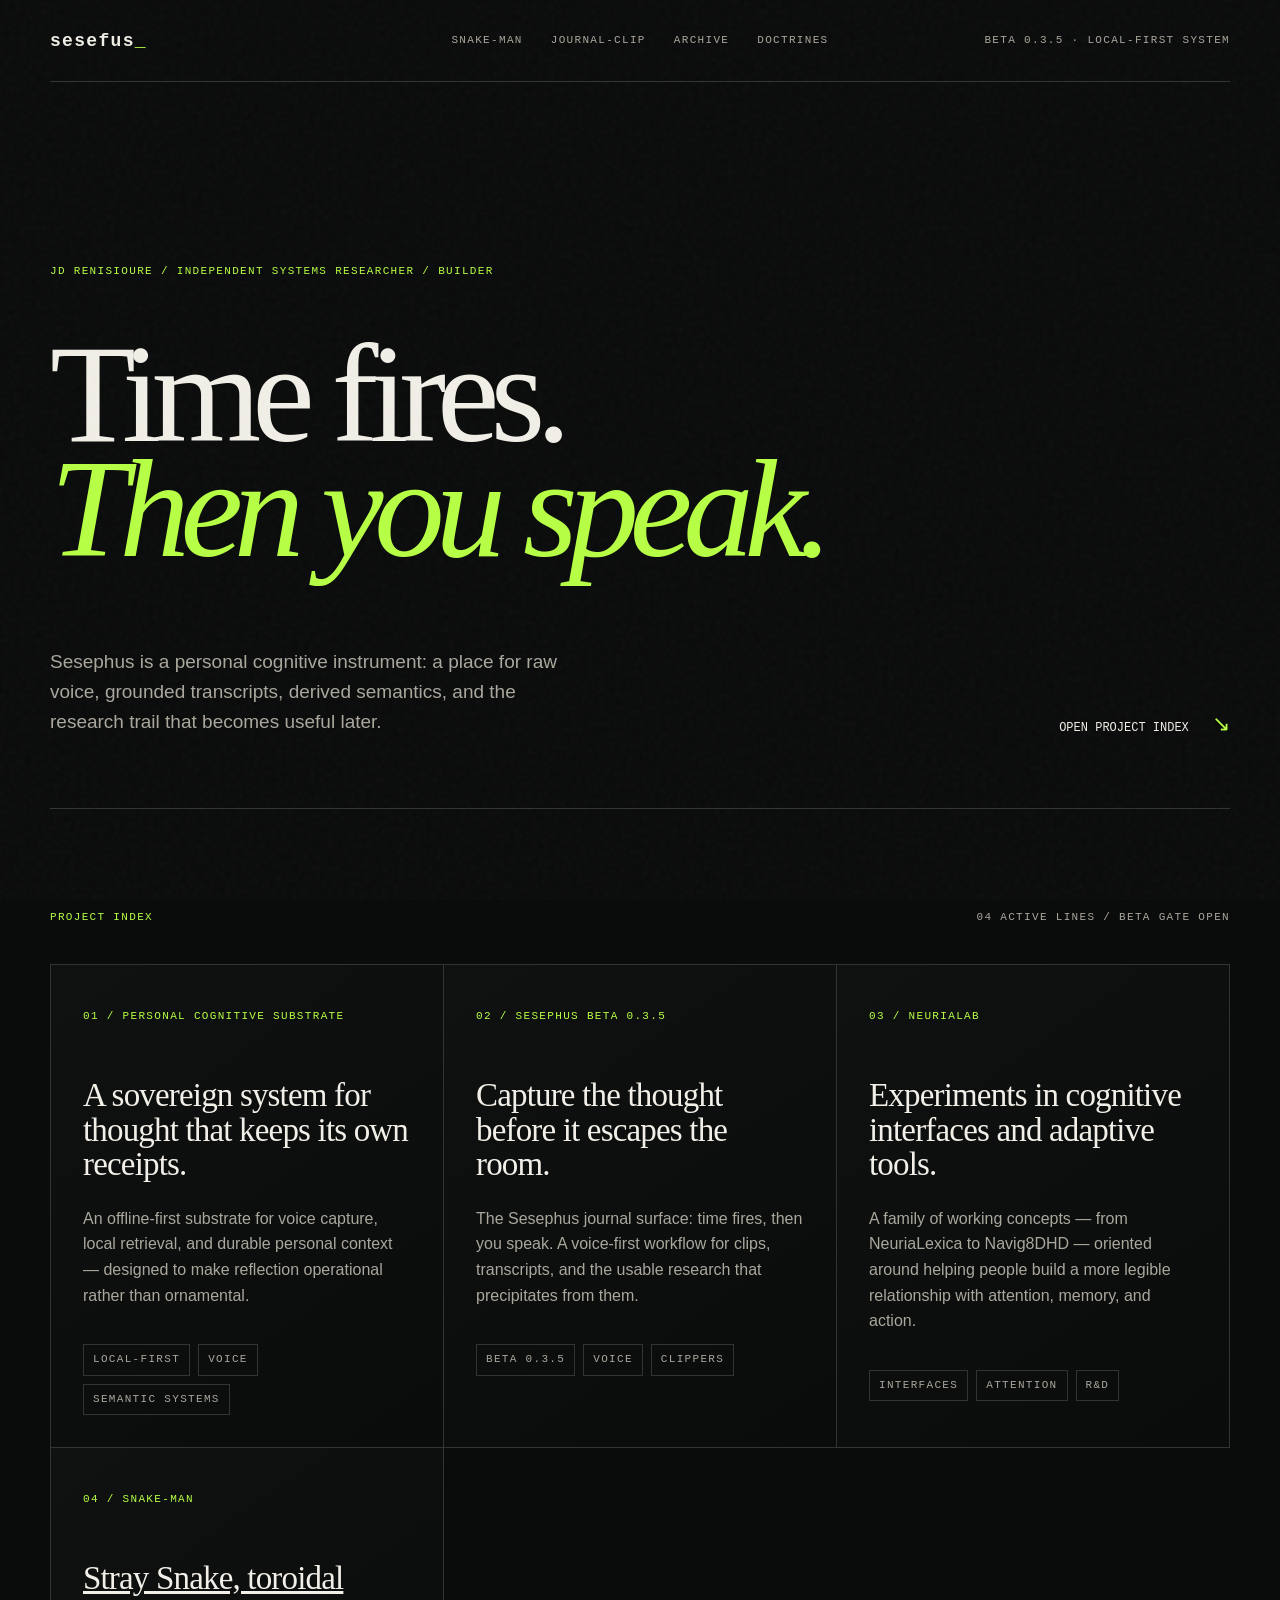
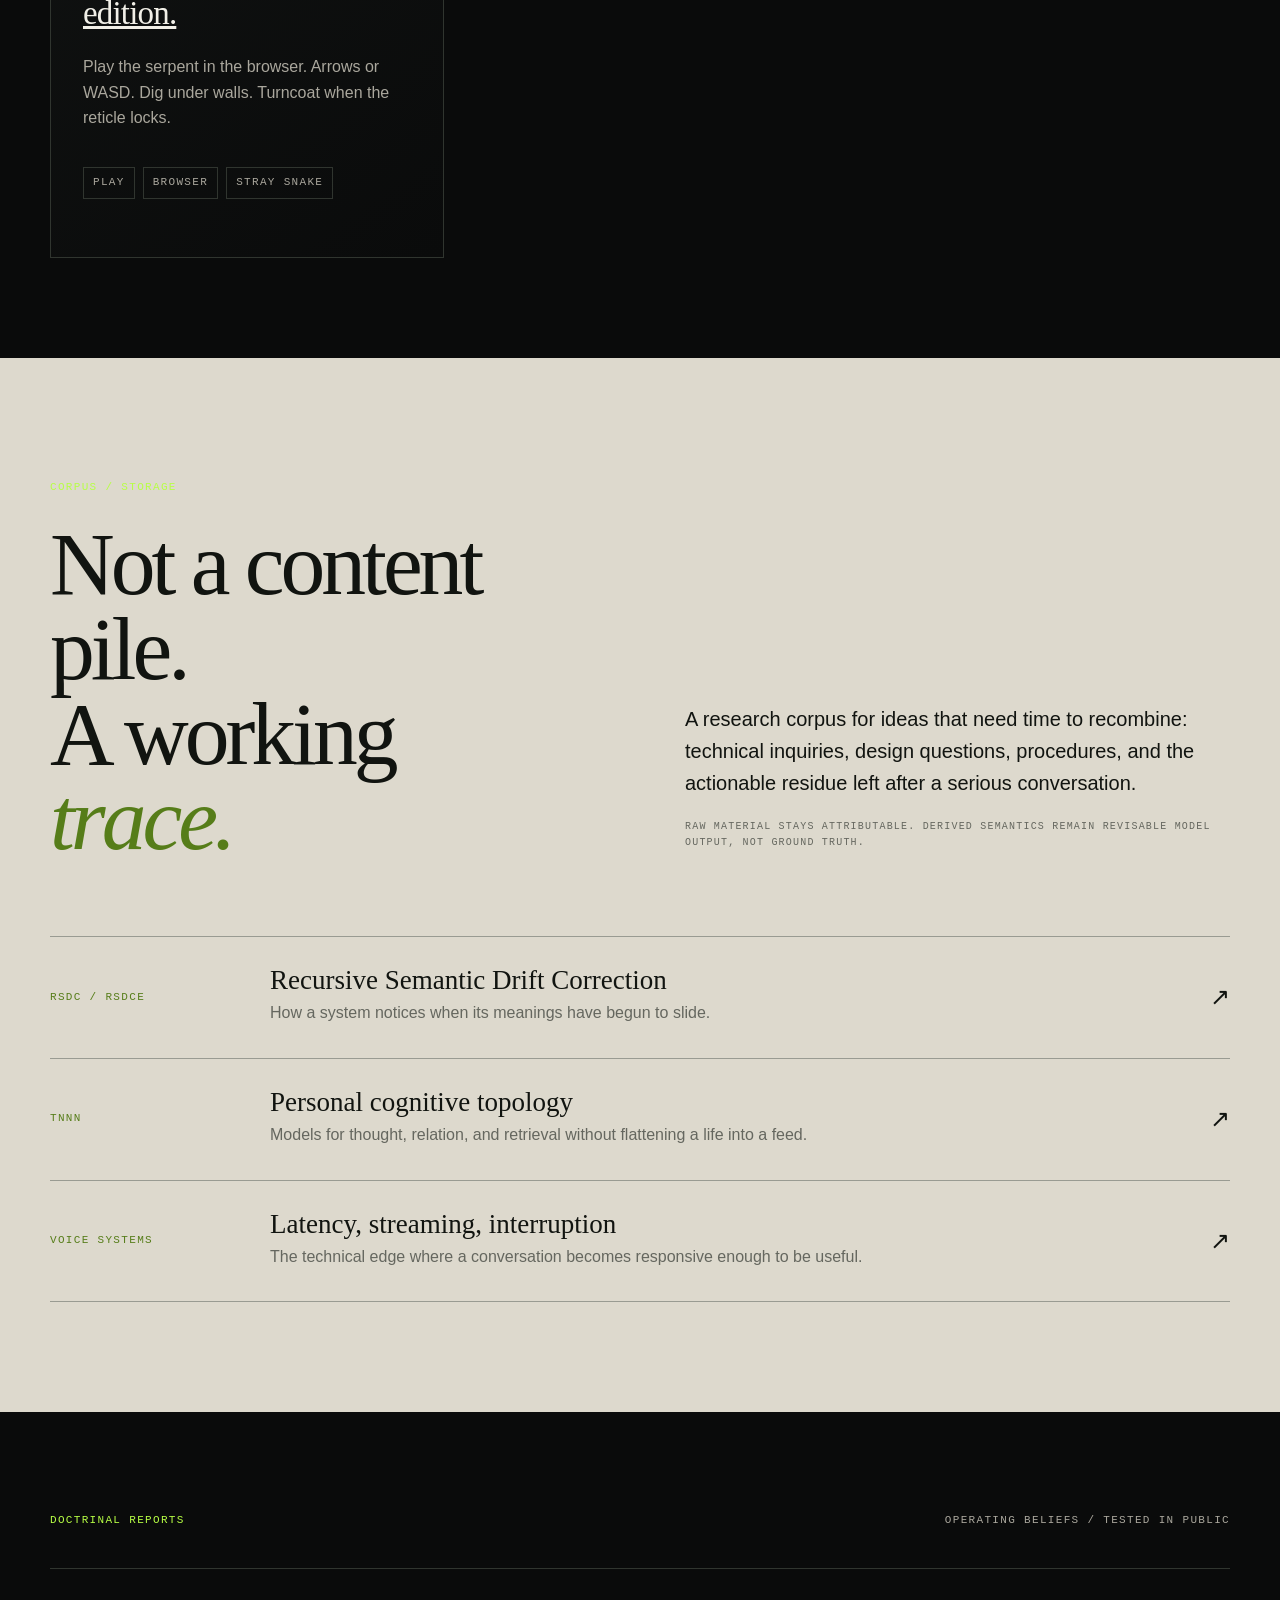
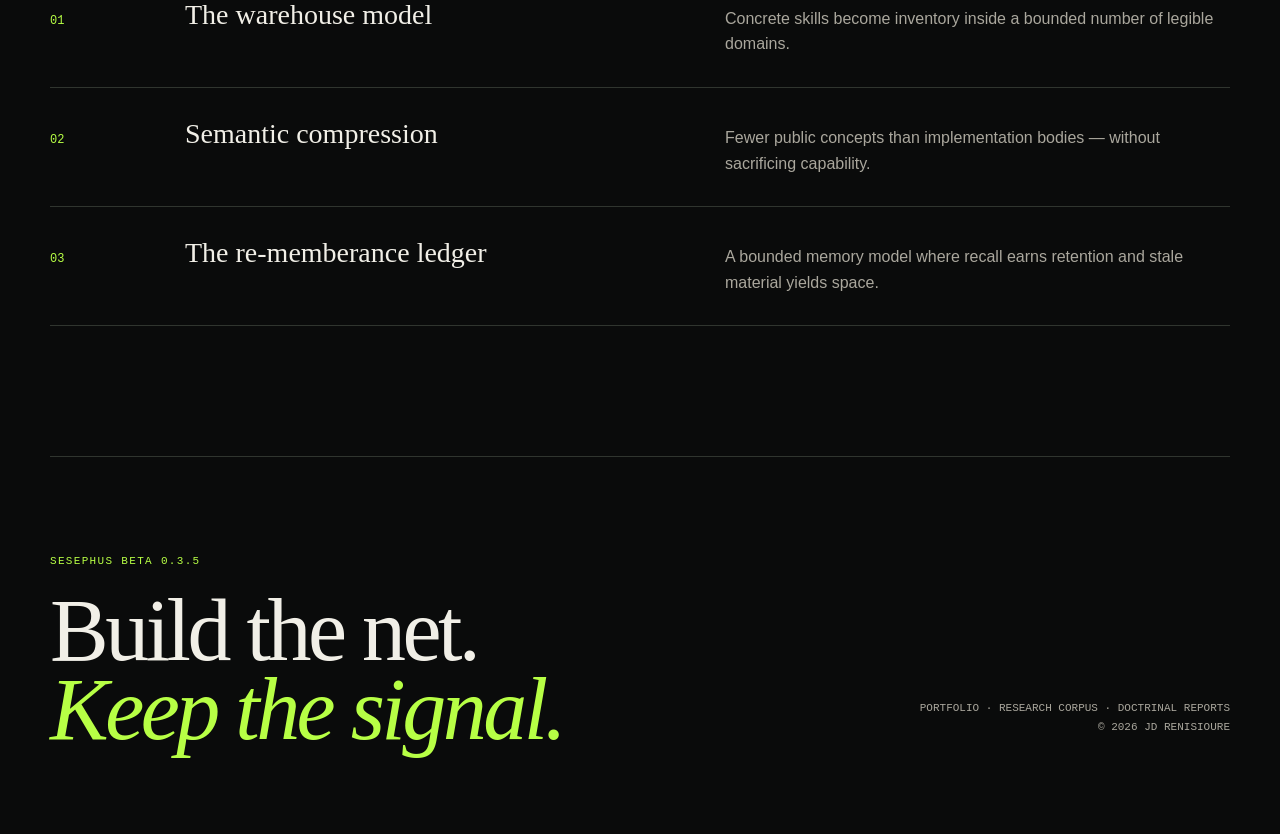
==== commit 8e8dd1f4: "Add Snake-Man to the portfolio" ====
--- a/index.html
+++ b/index.html
@@ -20,12 +20,13 @@
   </style>
 </head>
 <body><main><div class="noise" aria-hidden="true"></div>
-  <nav class="nav shell" aria-label="Primary navigation"><a class="wordmark" href="#top">sesefus<span>_</span></a><div class="navlinks"><a href="#work">journal-clip</a><a href="#corpus">archive</a><a href="#doctrines">doctrines</a></div><span class="issue">beta 0.3.5 · local-first system</span></nav>
+  <nav class="nav shell" aria-label="Primary navigation"><a class="wordmark" href="#top">sesefus<span>_</span></a><div class="navlinks"><a href="snake-man.html">snake-man</a><a href="#work">journal-clip</a><a href="#corpus">archive</a><a href="#doctrines">doctrines</a></div><span class="issue">beta 0.3.5 · local-first system</span></nav>
   <section id="top" class="hero shell"><p class="eyebrow">JD Renisioure / independent systems researcher / builder</p><h1>Time fires.<br><em>Then you speak.</em></h1><div class="hero-bottom"><p>Sesephus is a personal cognitive instrument: a place for raw voice, grounded transcripts, derived semantics, and the research trail that becomes useful later.</p><a class="arrow-link" href="#work">open project index <span>↘</span></a></div></section>
-  <section id="work" class="section shell"><div class="section-heading"><p class="eyebrow">project index</p><p class="count">03 active lines / beta gate open</p></div><div class="project-grid">
+  <section id="work" class="section shell"><div class="section-heading"><p class="eyebrow">project index</p><p class="count">04 active lines / beta gate open</p></div><div class="project-grid">
     <article class="project-card"><p class="index">01 / Personal Cognitive Substrate</p><h2>A sovereign system for thought that keeps its own receipts.</h2><p class="body-copy">An offline-first substrate for voice capture, local retrieval, and durable personal context — designed to make reflection operational rather than ornamental.</p><div class="tags"><span>Local-first</span><span>Voice</span><span>Semantic systems</span></div></article>
     <article class="project-card"><p class="index">02 / Sesephus beta 0.3.5</p><h2>Capture the thought before it escapes the room.</h2><p class="body-copy">The Sesephus journal surface: time fires, then you speak. A voice-first workflow for clips, transcripts, and the usable research that precipitates from them.</p><div class="tags"><span>Beta 0.3.5</span><span>Voice</span><span>Clippers</span></div></article>
     <article class="project-card"><p class="index">03 / Neurialab</p><h2>Experiments in cognitive interfaces and adaptive tools.</h2><p class="body-copy">A family of working concepts — from NeuriaLexica to Navig8DHD — oriented around helping people build a more legible relationship with attention, memory, and action.</p><div class="tags"><span>Interfaces</span><span>Attention</span><span>R&amp;D</span></div></article>
+    <article class="project-card"><p class="index">04 / Snake-Man</p><h2><a href="snake-man.html">Stray Snake, toroidal edition.</a></h2><p class="body-copy">Play the serpent in the browser. Arrows or WASD. Dig under walls. Turncoat when the reticle locks.</p><div class="tags"><span>Play</span><span>Browser</span><span>Stray Snake</span></div></article>
   </div></section>
   <section id="corpus" class="corpus"><div class="shell corpus-layout"><div><p class="eyebrow">corpus / storage</p><h2>Not a content pile.<br>A working <em>trace.</em></h2></div><div class="corpus-intro"><p>A research corpus for ideas that need time to recombine: technical inquiries, design questions, procedures, and the actionable residue left after a serious conversation.</p><p class="small-note">Raw material stays attributable. Derived semantics remain revisable model output, not ground truth.</p></div></div><div class="shell corpus-list">
     <article class="corpus-item"><p class="code">RSDC / RSDCE</p><div><h3>Recursive Semantic Drift Correction</h3><p>How a system notices when its meanings have begun to slide.</p></div><span aria-hidden="true">↗</span></article>
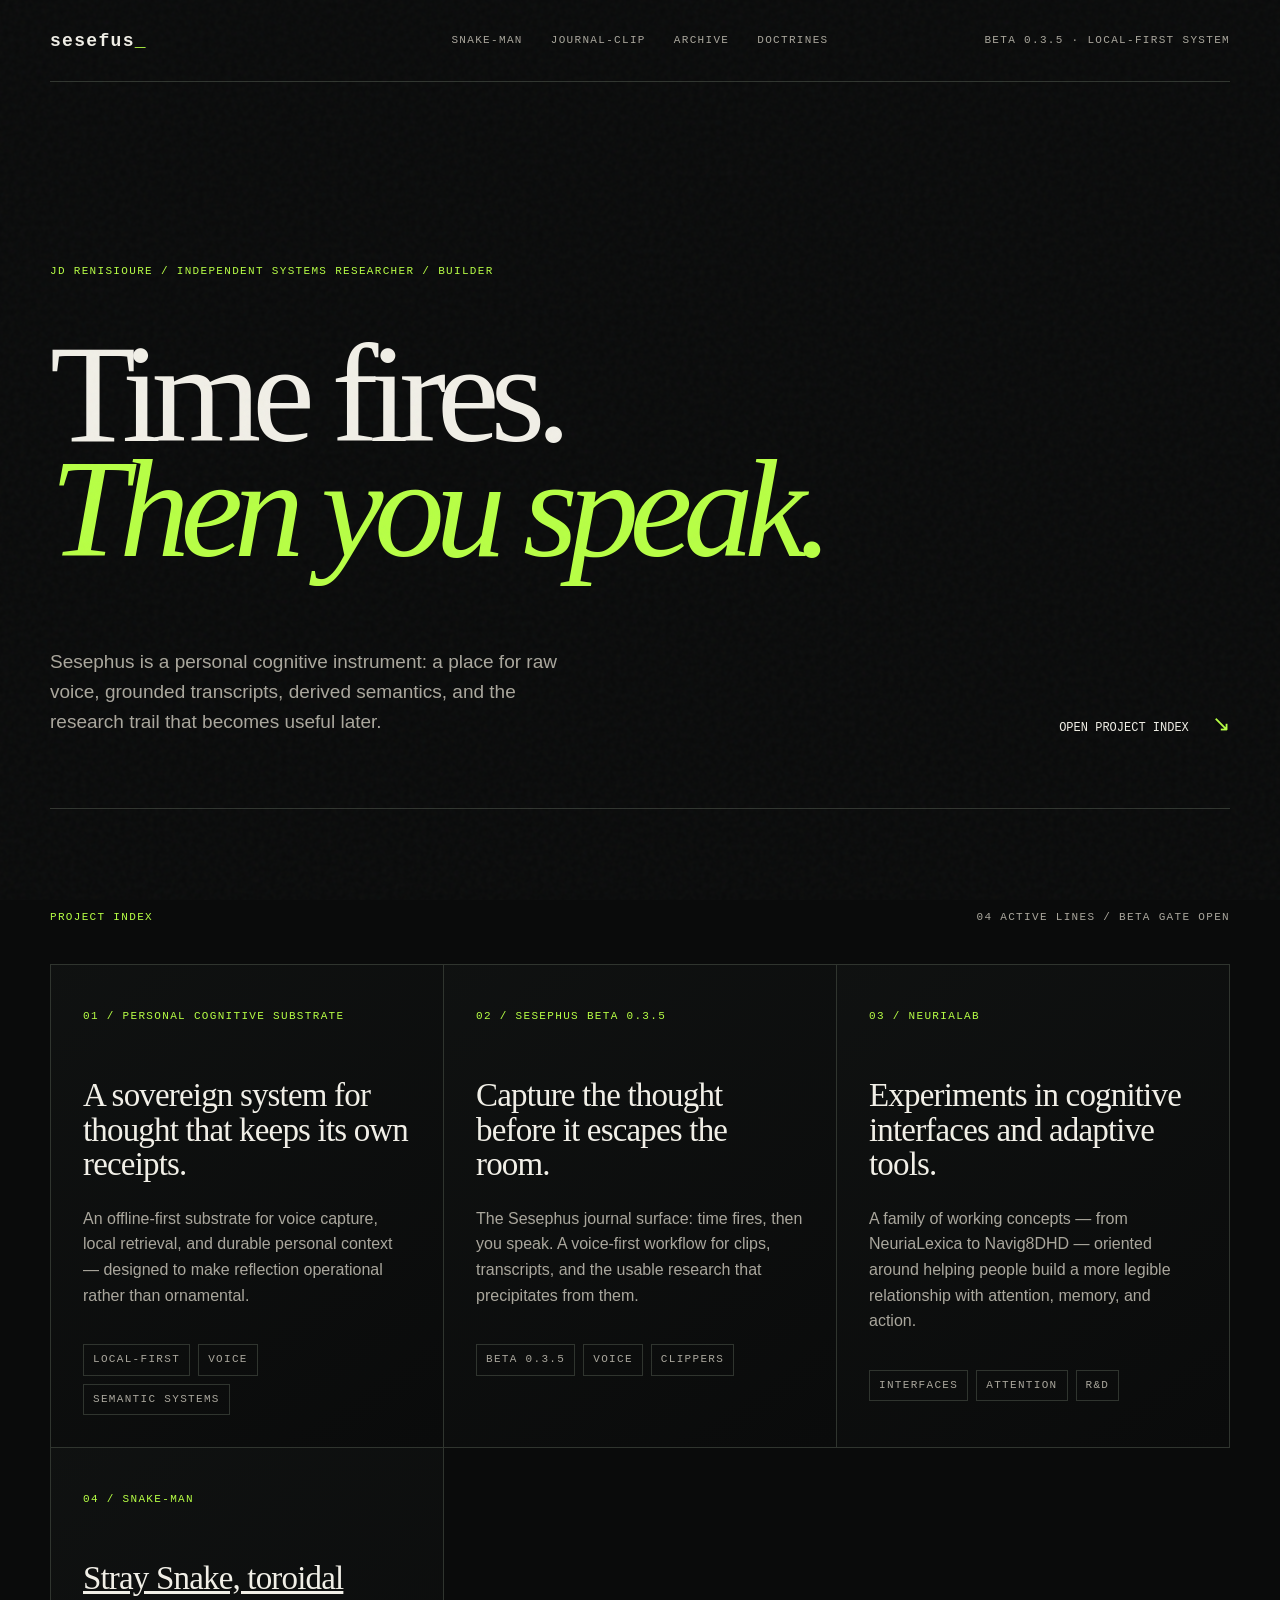
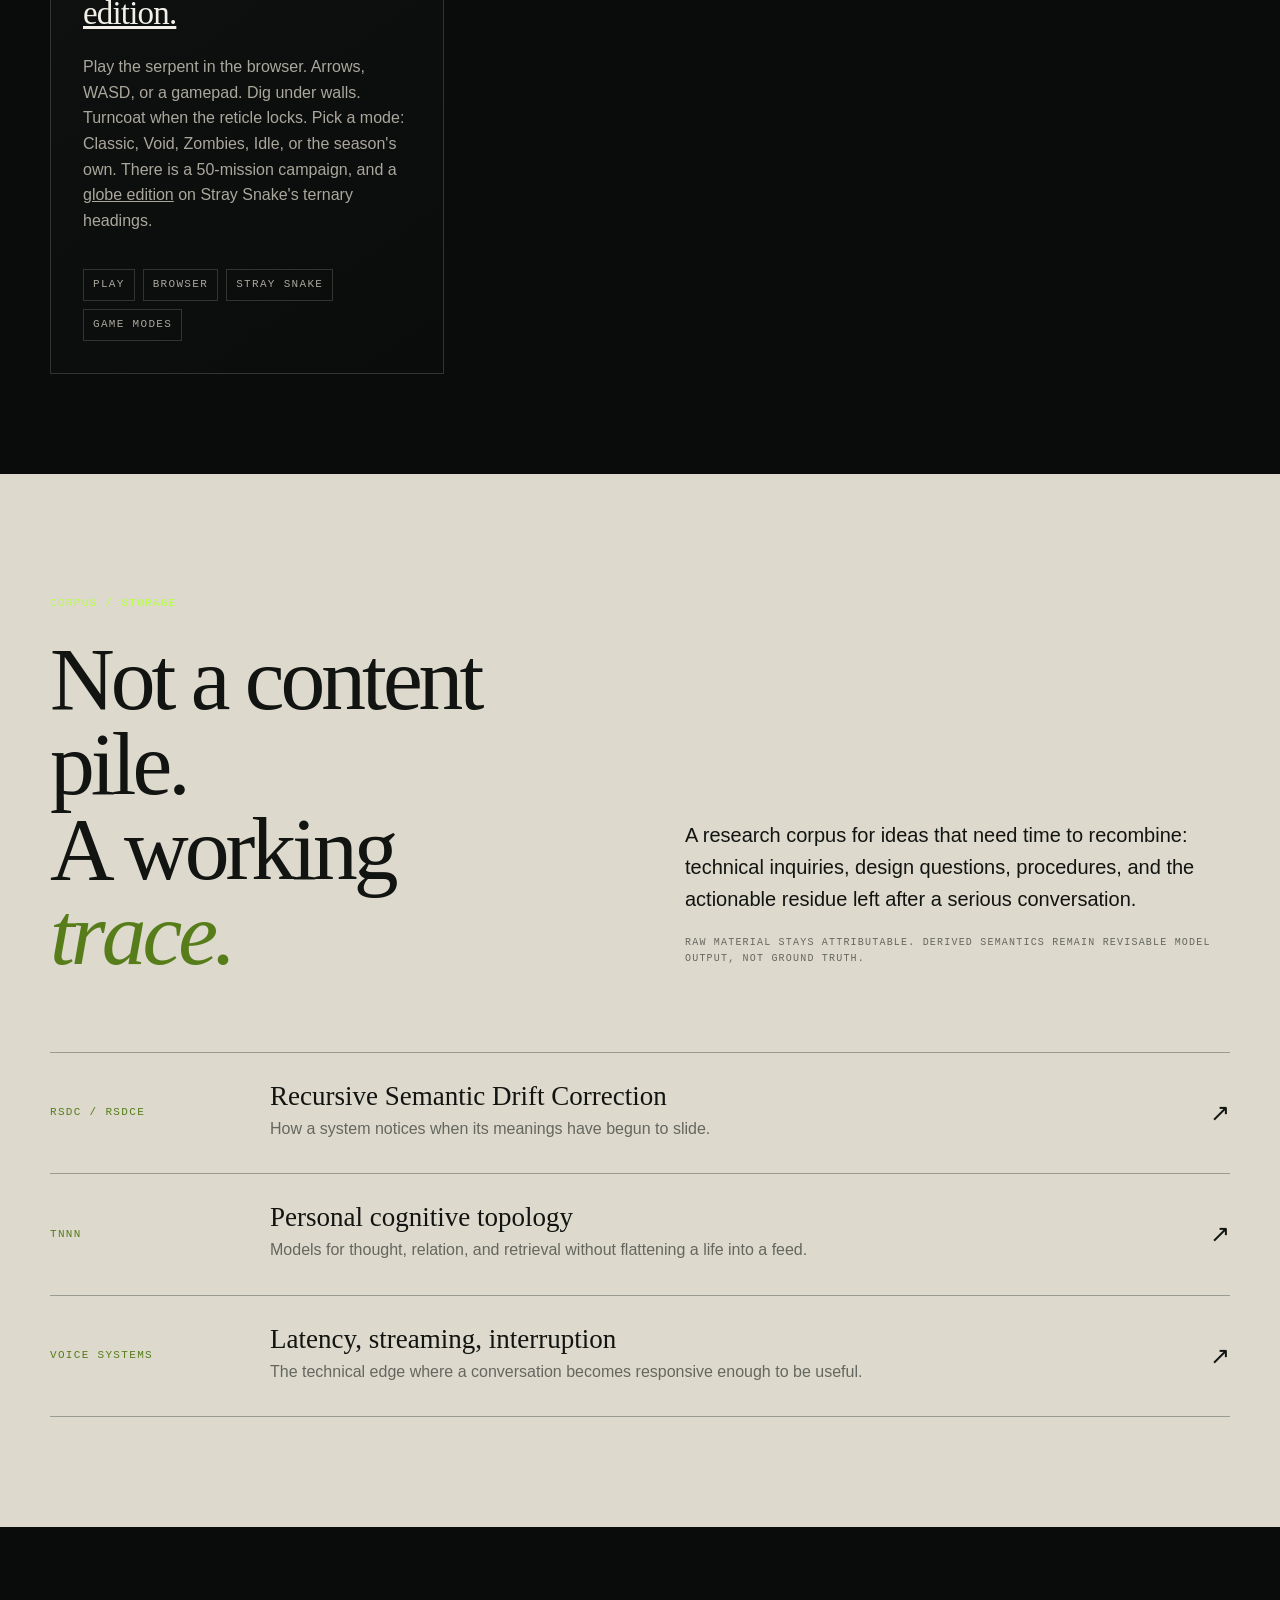
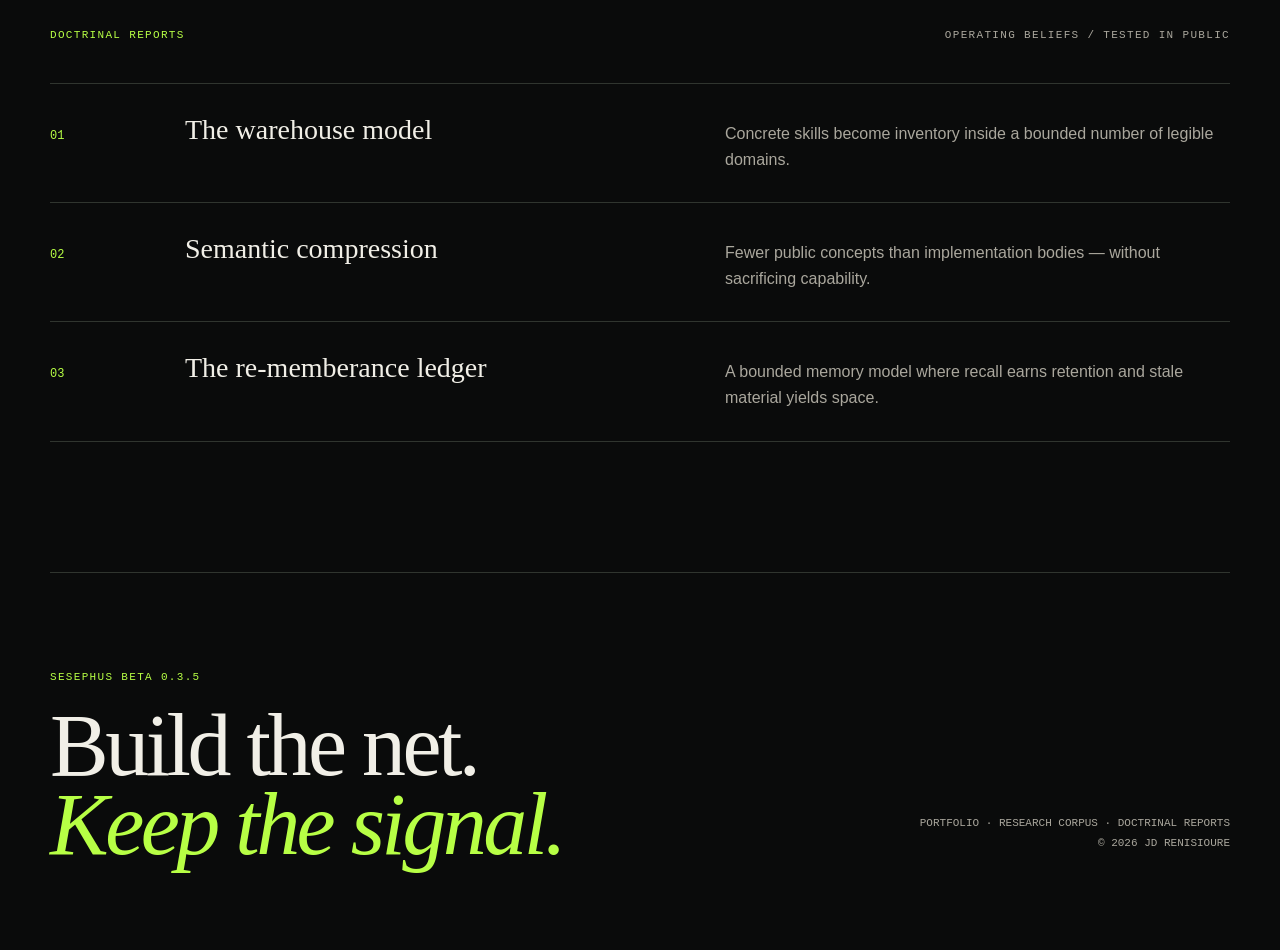
==== commit 5fe31b3d: "Update Snake-Man to the all-modes build, add the globe edition Snake-Man now has game modes (Classic" ====
--- a/index.html
+++ b/index.html
@@ -26,7 +26,7 @@
     <article class="project-card"><p class="index">01 / Personal Cognitive Substrate</p><h2>A sovereign system for thought that keeps its own receipts.</h2><p class="body-copy">An offline-first substrate for voice capture, local retrieval, and durable personal context — designed to make reflection operational rather than ornamental.</p><div class="tags"><span>Local-first</span><span>Voice</span><span>Semantic systems</span></div></article>
     <article class="project-card"><p class="index">02 / Sesephus beta 0.3.5</p><h2>Capture the thought before it escapes the room.</h2><p class="body-copy">The Sesephus journal surface: time fires, then you speak. A voice-first workflow for clips, transcripts, and the usable research that precipitates from them.</p><div class="tags"><span>Beta 0.3.5</span><span>Voice</span><span>Clippers</span></div></article>
     <article class="project-card"><p class="index">03 / Neurialab</p><h2>Experiments in cognitive interfaces and adaptive tools.</h2><p class="body-copy">A family of working concepts — from NeuriaLexica to Navig8DHD — oriented around helping people build a more legible relationship with attention, memory, and action.</p><div class="tags"><span>Interfaces</span><span>Attention</span><span>R&amp;D</span></div></article>
-    <article class="project-card"><p class="index">04 / Snake-Man</p><h2><a href="snake-man.html">Stray Snake, toroidal edition.</a></h2><p class="body-copy">Play the serpent in the browser. Arrows or WASD. Dig under walls. Turncoat when the reticle locks.</p><div class="tags"><span>Play</span><span>Browser</span><span>Stray Snake</span></div></article>
+    <article class="project-card"><p class="index">04 / Snake-Man</p><h2><a href="snake-man.html">Stray Snake, toroidal edition.</a></h2><p class="body-copy">Play the serpent in the browser. Arrows, WASD, or a gamepad. Dig under walls. Turncoat when the reticle locks. Pick a mode: Classic, Void, Zombies, Idle, or the season's own. There is a 50-mission campaign, and a <a href="snake-man-globe.html">globe edition</a> on Stray Snake's ternary headings.</p><div class="tags"><span>Play</span><span>Browser</span><span>Stray Snake</span><span>Game modes</span></div></article>
   </div></section>
   <section id="corpus" class="corpus"><div class="shell corpus-layout"><div><p class="eyebrow">corpus / storage</p><h2>Not a content pile.<br>A working <em>trace.</em></h2></div><div class="corpus-intro"><p>A research corpus for ideas that need time to recombine: technical inquiries, design questions, procedures, and the actionable residue left after a serious conversation.</p><p class="small-note">Raw material stays attributable. Derived semantics remain revisable model output, not ground truth.</p></div></div><div class="shell corpus-list">
     <article class="corpus-item"><p class="code">RSDC / RSDCE</p><div><h3>Recursive Semantic Drift Correction</h3><p>How a system notices when its meanings have begun to slide.</p></div><span aria-hidden="true">↗</span></article>
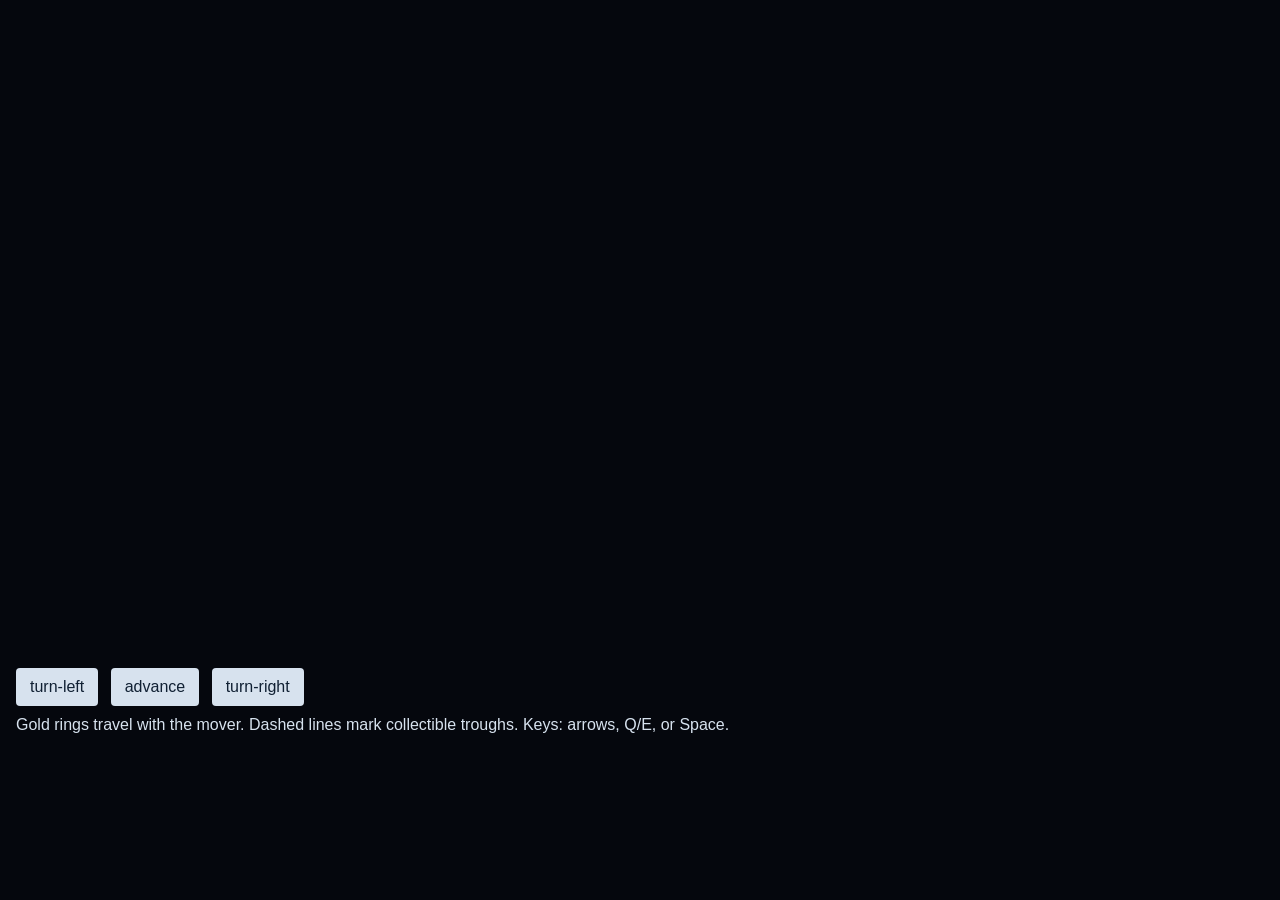
==== commit b484582a: "Update index.html" ====
--- a/index.html
+++ b/index.html
@@ -1,40 +1,56 @@
-<!doctype html>
+<!DOCTYPE html>
 <html lang="en">
 <head>
   <meta charset="utf-8">
-  <meta name="viewport" content="width=device-width,initial-scale=1">
-  <meta name="description" content="Portfolio, research corpus, and doctrinal reports by JD Renisioure.">
-  <title>JD Renisioure — Portfolio &amp; Research</title>
+  <title>Ternary globe</title>
+  <link rel="icon" href="data:,">
   <style>
-    :root{--ink:#f1efe7;--muted:#aaa79d;--paper:#0a0b0b;--panel:#111413;--acid:#b7ff45;--line:#30352f;--serif:Georgia,"Times New Roman",serif;--mono:"Cascadia Code",Consolas,monospace;--sans:Inter,"Segoe UI",sans-serif}
-    *{box-sizing:border-box}html{scroll-behavior:smooth;background:var(--paper)}body{margin:0;color:var(--ink);background:radial-gradient(60rem 35rem at 75% -10%,#26351b66,transparent 65%),var(--paper);font:16px/1.6 var(--sans)}
-    a{color:inherit}a:focus-visible{outline:2px solid var(--acid);outline-offset:5px}.shell{width:min(1180px,calc(100% - 40px));margin:auto}.noise{position:fixed;inset:0;pointer-events:none;opacity:.035;background-image:url("data:image/svg+xml,%3Csvg viewBox='0 0 180 180' xmlns='http://www.w3.org/2000/svg'%3E%3Cfilter id='n'%3E%3CfeTurbulence type='fractalNoise' baseFrequency='.9' numOctaves='2' stitchTiles='stitch'/%3E%3C/filter%3E%3Crect width='100%25' height='100%25' filter='url(%23n)'/%3E%3C/svg%3E")}
-    .nav{min-height:82px;display:grid;grid-template-columns:1fr auto 1fr;align-items:center;border-bottom:1px solid var(--line);font:11px/1 var(--mono);text-transform:uppercase;letter-spacing:.12em}.wordmark{font-size:18px;text-decoration:none;text-transform:lowercase;font-weight:700}.wordmark span,.eyebrow,.index,.code{color:var(--acid)}.navlinks{display:flex;gap:28px}.navlinks a{text-decoration:none;color:var(--muted)}.navlinks a:hover{color:var(--acid)}.issue{justify-self:end;color:var(--muted)}
-    .hero{min-height:650px;padding:clamp(90px,14vw,170px) 0 70px;border-bottom:1px solid var(--line)}.eyebrow,.count,.index,.code,.tags,.small-note{font-family:var(--mono);text-transform:uppercase;letter-spacing:.12em;font-size:11px}.hero h1{margin:55px 0 80px;max-width:1000px;font:clamp(66px,11vw,146px)/.82 var(--serif);letter-spacing:-.065em}.hero h1 em,.corpus h2 em,.footer h2 em{font-weight:400;color:var(--acid)}.hero-bottom{display:grid;grid-template-columns:minmax(280px,540px) auto;gap:60px;align-items:end}.hero-bottom p{margin:0;color:var(--muted);font-size:19px}.arrow-link{justify-self:end;text-decoration:none;font:12px var(--mono);text-transform:uppercase}.arrow-link span{margin-left:16px;color:var(--acid);font-size:22px}
-    .section{padding:100px 0}.section-heading{display:flex;justify-content:space-between;gap:24px;margin-bottom:38px}.section-heading p{margin:0}.count{color:var(--muted)}.project-grid{display:grid;grid-template-columns:repeat(3,1fr);border-top:1px solid var(--line);border-left:1px solid var(--line)}.project-card{min-height:410px;padding:32px;border-right:1px solid var(--line);border-bottom:1px solid var(--line);background:linear-gradient(145deg,#15181780,transparent)}.project-card h2{margin:52px 0 24px;font:33px/1.05 var(--serif);letter-spacing:-.025em}.body-copy{color:var(--muted)}.tags{display:flex;gap:8px;flex-wrap:wrap;margin-top:36px}.tags span{padding:6px 9px;border:1px solid var(--line);color:var(--muted)}
-    .corpus{padding:110px 0;background:#ddd9cd;color:#111410}.corpus-layout{display:grid;grid-template-columns:1fr 1fr;gap:90px;margin-bottom:75px}.corpus h2{margin:24px 0 0;font:clamp(48px,7vw,92px)/.95 var(--serif);letter-spacing:-.045em}.corpus h2 em{color:#567d19}.corpus-intro{align-self:end;font-size:20px}.corpus .small-note{color:#65675f;font-size:10px}.corpus-list{border-top:1px solid #999b92}.corpus-item{display:grid;grid-template-columns:190px 1fr auto;gap:30px;align-items:center;padding:28px 0;border-bottom:1px solid #999b92}.corpus-item .code{color:#567d19}.corpus-item h3{margin:0;font:27px var(--serif)}.corpus-item p{margin:4px 0;color:#65675f}.corpus-item>span{font-size:24px}
-    .reports{padding-bottom:130px}.report-list{border-top:1px solid var(--line)}.report-list article{display:grid;grid-template-columns:100px 1fr 1fr;gap:35px;align-items:baseline;padding:30px 0;border-bottom:1px solid var(--line)}.report-list article>span{color:var(--acid);font:12px var(--mono)}.report-list h3{margin:0;font:28px var(--serif)}.report-list p{margin:0;color:var(--muted)}
-    .footer{display:flex;justify-content:space-between;align-items:end;gap:40px;padding:85px 0;border-top:1px solid var(--line)}.footer h2{margin:20px 0 0;font:clamp(48px,7vw,88px)/.9 var(--serif);letter-spacing:-.04em}.footer>p{color:var(--muted);font:11px/1.8 var(--mono);text-align:right;text-transform:uppercase}
-    @media(max-width:800px){.nav{grid-template-columns:1fr auto}.navlinks{display:none}.issue{font-size:9px}.hero{min-height:auto}.hero-bottom,.corpus-layout{grid-template-columns:1fr}.arrow-link{justify-self:start}.project-grid{grid-template-columns:1fr}.project-card{min-height:auto}.corpus-item{grid-template-columns:1fr auto}.corpus-item>.code{grid-column:1/-1}.report-list article{grid-template-columns:45px 1fr}.report-list p{grid-column:2}.footer{align-items:start;flex-direction:column}.footer>p{text-align:left}}
-    @media(prefers-reduced-motion:reduce){html{scroll-behavior:auto}}
+    html, body {
+      margin: 0;
+      background: #05070d;
+      color: #d7e2ee;
+      font: 16px/1.4 sans-serif;
+    }
+    main {
+      display: inline-block;
+      padding: 16px;
+    }
+    canvas {
+      display: block;
+      background: #05070d;
+    }
+    .controls {
+      margin: 12px 0 0;
+    }
+    button {
+      font: inherit;
+      margin: 0 8px 0 0;
+      padding: 8px 14px;
+      color: #102033;
+      background: #d7e2ee;
+      border: 0;
+      border-radius: 4px;
+    }
+    .hint, #readout {
+      margin: 8px 0 0;
+    }
+    #readout {
+      font-family: ui-monospace, monospace;
+    }
   </style>
 </head>
-<body><main><div class="noise" aria-hidden="true"></div>
-  <nav class="nav shell" aria-label="Primary navigation"><a class="wordmark" href="#top">sesefus<span>_</span></a><div class="navlinks"><a href="snake-man.html">snake-man</a><a href="#work">journal-clip</a><a href="#corpus">archive</a><a href="#doctrines">doctrines</a></div><span class="issue">beta 0.3.5 · local-first system</span></nav>
-  <section id="top" class="hero shell"><p class="eyebrow">JD Renisioure / independent systems researcher / builder</p><h1>Time fires.<br><em>Then you speak.</em></h1><div class="hero-bottom"><p>Sesephus is a personal cognitive instrument: a place for raw voice, grounded transcripts, derived semantics, and the research trail that becomes useful later.</p><a class="arrow-link" href="#work">open project index <span>↘</span></a></div></section>
-  <section id="work" class="section shell"><div class="section-heading"><p class="eyebrow">project index</p><p class="count">04 active lines / beta gate open</p></div><div class="project-grid">
-    <article class="project-card"><p class="index">01 / Personal Cognitive Substrate</p><h2>A sovereign system for thought that keeps its own receipts.</h2><p class="body-copy">An offline-first substrate for voice capture, local retrieval, and durable personal context — designed to make reflection operational rather than ornamental.</p><div class="tags"><span>Local-first</span><span>Voice</span><span>Semantic systems</span></div></article>
-    <article class="project-card"><p class="index">02 / Sesephus beta 0.3.5</p><h2>Capture the thought before it escapes the room.</h2><p class="body-copy">The Sesephus journal surface: time fires, then you speak. A voice-first workflow for clips, transcripts, and the usable research that precipitates from them.</p><div class="tags"><span>Beta 0.3.5</span><span>Voice</span><span>Clippers</span></div></article>
-    <article class="project-card"><p class="index">03 / Neurialab</p><h2>Experiments in cognitive interfaces and adaptive tools.</h2><p class="body-copy">A family of working concepts — from NeuriaLexica to Navig8DHD — oriented around helping people build a more legible relationship with attention, memory, and action.</p><div class="tags"><span>Interfaces</span><span>Attention</span><span>R&amp;D</span></div></article>
-    <article class="project-card"><p class="index">04 / Snake-Man</p><h2><a href="snake-man.html">Stray Snake, toroidal edition.</a></h2><p class="body-copy">Play the serpent in the browser. Arrows, WASD, or a gamepad. Dig under walls. Turncoat when the reticle locks. Pick a mode: Classic, Void, Zombies, Idle, or the season's own. There is a 50-mission campaign, and a <a href="snake-man-globe.html">globe edition</a> on Stray Snake's ternary headings.</p><div class="tags"><span>Play</span><span>Browser</span><span>Stray Snake</span><span>Game modes</span></div></article>
-  </div></section>
-  <section id="corpus" class="corpus"><div class="shell corpus-layout"><div><p class="eyebrow">corpus / storage</p><h2>Not a content pile.<br>A working <em>trace.</em></h2></div><div class="corpus-intro"><p>A research corpus for ideas that need time to recombine: technical inquiries, design questions, procedures, and the actionable residue left after a serious conversation.</p><p class="small-note">Raw material stays attributable. Derived semantics remain revisable model output, not ground truth.</p></div></div><div class="shell corpus-list">
-    <article class="corpus-item"><p class="code">RSDC / RSDCE</p><div><h3>Recursive Semantic Drift Correction</h3><p>How a system notices when its meanings have begun to slide.</p></div><span aria-hidden="true">↗</span></article>
-    <article class="corpus-item"><p class="code">TNNN</p><div><h3>Personal cognitive topology</h3><p>Models for thought, relation, and retrieval without flattening a life into a feed.</p></div><span aria-hidden="true">↗</span></article>
-    <article class="corpus-item"><p class="code">Voice systems</p><div><h3>Latency, streaming, interruption</h3><p>The technical edge where a conversation becomes responsive enough to be useful.</p></div><span aria-hidden="true">↗</span></article>
-  </div></section>
-  <section id="doctrines" class="section shell reports"><div class="section-heading"><p class="eyebrow">doctrinal reports</p><p class="count">operating beliefs / tested in public</p></div><div class="report-list">
-    <article><span>01</span><h3>The warehouse model</h3><p>Concrete skills become inventory inside a bounded number of legible domains.</p></article><article><span>02</span><h3>Semantic compression</h3><p>Fewer public concepts than implementation bodies — without sacrificing capability.</p></article><article><span>03</span><h3>The re-memberance ledger</h3><p>A bounded memory model where recall earns retention and stale material yields space.</p></article>
-  </div></section>
-  <footer class="shell footer"><div><p class="eyebrow">Sesephus beta 0.3.5</p><h2>Build the net.<br><em>Keep the signal.</em></h2></div><p>Portfolio · Research corpus · Doctrinal reports<br>© 2026 JD Renisioure</p></footer>
-</main></body></html>
+<body>
+  <main>
+    <canvas id="globe" width="640" height="640"></canvas>
+    <p class="controls">
+      <button type="button" data-action="turn-left">turn-left</button>
+      <button type="button" data-action="advance">advance</button>
+      <button type="button" data-action="turn-right">turn-right</button>
+    </p>
+    <p class="hint">Gold rings travel with the mover. Dashed lines mark collectible troughs. Keys: arrows, Q/E, or Space.</p>
+    <p id="readout"></p>
+  </main>
+  <script src="movement.js"></script>
+  <script src="draw.js"></script>
+</body>
+</html>
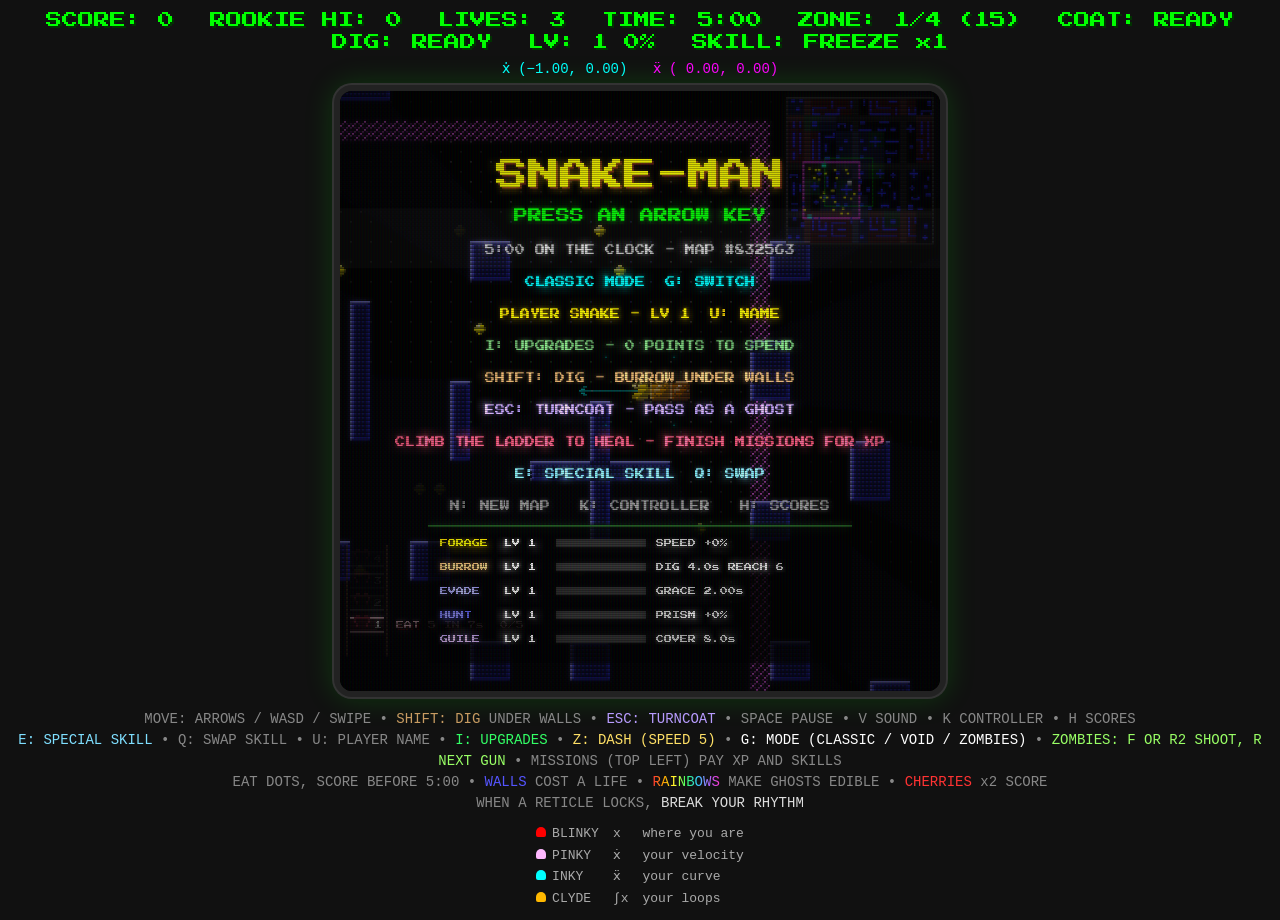
==== commit 8ac1199d: "Make Josiah's Snake-Man the site index index.html is now Josiah's Snake-Man from straysnake bro/leve" ====
--- a/index.html
+++ b/index.html
@@ -1,56 +1,280 @@
 <!DOCTYPE html>
 <html lang="en">
 <head>
-  <meta charset="utf-8">
-  <title>Ternary globe</title>
-  <link rel="icon" href="data:,">
-  <style>
-    html, body {
-      margin: 0;
-      background: #05070d;
-      color: #d7e2ee;
-      font: 16px/1.4 sans-serif;
-    }
-    main {
-      display: inline-block;
-      padding: 16px;
-    }
-    canvas {
-      display: block;
-      background: #05070d;
-    }
-    .controls {
-      margin: 12px 0 0;
-    }
-    button {
-      font: inherit;
-      margin: 0 8px 0 0;
-      padding: 8px 14px;
-      color: #102033;
-      background: #d7e2ee;
-      border: 0;
-      border-radius: 4px;
-    }
-    .hint, #readout {
-      margin: 8px 0 0;
-    }
-    #readout {
-      font-family: ui-monospace, monospace;
-    }
-  </style>
+    <meta charset="UTF-8">
+    <meta name="viewport" content="width=device-width, initial-scale=1, maximum-scale=1, user-scalable=no, viewport-fit=cover">
+    <title>SNAKE-MAN: TOROIDAL EDITION</title>
+    <script>
+        // Touch mode: a touch-only device, the Android app (?app=1 / its user agent), or ?pad=1.
+        (() => {
+            const q = new URLSearchParams(location.search);
+            const touchOnly = matchMedia('(pointer: coarse)').matches && !matchMedia('(any-pointer: fine)').matches;
+            const app = q.has('app') || navigator.userAgent.includes('SnakeManApp');
+            if (touchOnly || app || q.has('pad')) document.documentElement.classList.add('touch');
+        })();
+    </script>
+    <link rel="preconnect" href="https://fonts.googleapis.com">
+    <link rel="preconnect" href="https://fonts.gstatic.com" crossorigin>
+    <link href="https://fonts.googleapis.com/css2?family=Press+Start+2P&display=swap" rel="stylesheet">
+    <style>
+        body {
+            background: #111;
+            display: flex;
+            flex-direction: column;
+            align-items: center;
+            justify-content: center;
+            min-height: 100vh;
+            margin: 0;
+            padding: 12px 16px;
+            box-sizing: border-box;
+            color: #0f0;
+            font-family: 'Courier New', monospace;
+        }
+        canvas {
+            border: 6px solid #222;
+            border-radius: 18px;
+            box-shadow: 0 0 0 2px #333, 0 0 30px rgba(0, 255, 0, 0.18), inset 0 0 40px #000;
+            image-rendering: pixelated;
+            background: #000;
+            width: min(600px, 92vw);
+            height: auto;
+            touch-action: none;
+        }
+        .stats {
+            display: flex;
+            flex-wrap: wrap;
+            justify-content: center;
+            gap: 6px 36px;
+            font-family: 'Press Start 2P', 'Courier New', monospace;
+            font-size: 16px;
+            text-shadow: 2px 2px 0 #030;
+            margin-bottom: 10px;
+        }
+        #time.low { color: #f33; }
+        .kin {
+            font-size: 14px;
+            color: #6a6;
+            margin-bottom: 8px;
+            min-height: 1em;
+        }
+        .kin .v { color: #0ff; }
+        .kin .a { color: #f0f; }
+        .help {
+            margin-top: 12px;
+            color: #888;
+            text-align: center;
+            font-size: 14px;
+            line-height: 1.5;
+        }
+        .legend {
+            display: grid;
+            grid-template-columns: auto auto auto;
+            gap: 2px 14px;
+            margin: 10px auto 0;
+            text-align: left;
+            font-size: 13px;
+            color: #aaa;
+            width: fit-content;
+        }
+        .legend b { font-weight: normal; }
+        .dot { display: inline-block; width: 10px; height: 10px; border-radius: 5px 5px 2px 2px; margin-right: 6px; }
+        /* Touch pad: a joystick and two buttons, shown only in touch mode (html.touch: phones,
+           the Android app, or ?pad=1). */
+        .pad { display: none; }
+        html.touch body { justify-content: flex-start; padding-top: max(10px, env(safe-area-inset-top)); user-select: none; -webkit-user-select: none; }
+        html.touch .stats { font-size: 11px; gap: 4px 16px; margin-bottom: 8px; }
+        html.touch .kin, html.touch .help { display: none; }
+        html.touch .pad {
+            display: flex; align-items: center; justify-content: space-between;
+            width: min(600px, 92vw); margin-top: 18px; touch-action: none;
+        }
+        .stick {
+            position: relative; width: 150px; height: 150px; border-radius: 50%;
+            border: 3px solid #1c4a1c; box-shadow: inset 0 0 24px #000, 0 0 16px rgba(0,255,0,0.12);
+            background: radial-gradient(circle, #102810 0%, #070f07 70%); touch-action: none;
+        }
+        .stick::before, .stick::after {   /* faint 4-way cross: the snake only turns on the grid */
+            content: ''; position: absolute; left: 50%; top: 50%; background: #1c4a1c;
+        }
+        .stick::before { width: 70%; height: 3px; transform: translate(-50%, -50%); }
+        .stick::after { width: 3px; height: 70%; transform: translate(-50%, -50%); }
+        .knob {
+            position: absolute; left: 50%; top: 50%; width: 62px; height: 62px; margin: -31px 0 0 -31px;
+            border-radius: 50%; z-index: 1; pointer-events: none;
+            background: radial-gradient(circle at 35% 35%, #fff6a0, #ffd700 45%, #9a6a00);
+            box-shadow: 0 3px 0 #4a3000, 0 0 12px rgba(255,215,0,0.35);
+        }
+        .btns { display: flex; flex-direction: column; gap: 10px; }
+        .btns button {
+            width: 86px; height: 50px; border-radius: 14px; background: #0c0c14; touch-action: none;
+            font-family: 'Press Start 2P', 'Courier New', monospace; font-size: 11px; color: #0f0;
+            border: 3px solid #1c4a1c; box-shadow: 0 4px 0 #000;
+        }
+        .btns button:active, .btns button.on { transform: translateY(3px); box-shadow: 0 1px 0 #000; }
+        #btnCoat { color: #b89cff; border-color: #4a3a80; }
+        #btnCoat.cool, #btnDash.cool { color: #555; border-color: #2a2a2a; }
+        #btnDash { color: #c89c62; border-color: #6b4a2b; }
+        #btnPadCfg { height: 34px; font-size: 9px; color: #888; border-color: #333; }
+        #btnSkill { font-size: 9px; border-color: #2a5a6a; }
+        /* ZOMBIES mode (zombies.js): the gun readout and the FIRE button only show there. */
+        .zonly, #btnFire { display: none; }
+        /* DASH (lunge.js), once SPEED tier 5 unlocks it. */
+        .lonly, #btnLunge { display: none; }
+        html.lunge .lonly { display: block; }
+        html.touch.lunge #btnLunge { display: block; color: #ffe066; border-color: #7a6a20; }
+        #btnLunge.cool { color: #555; border-color: #2a2a2a; }
+        html.zombies .zonly { display: block; color: #9f6; }
+        html.touch.zombies #btnFire { display: block; color: #ff5050; border-color: #7a2020; }
+        #btnSwap { height: 34px; font-size: 9px; color: #7fdfff; border-color: #2a5a6a; }
+        #btnSkill.cool { color: #555; border-color: #2a2a2a; }
+        html.touch .btns { gap: 8px; }
+        html.touch .btns button { height: 44px; }
+        html.touch #btnPadCfg, html.touch #btnSwap { height: 30px; }
+        /* A controller is in use (any button pressed): the touch pad steps aside until a touch. */
+        html.padmode .pad { display: none; }
+        /* The controller screen (padmenu.js), over everything. */
+        .padmenu {
+            position: fixed; inset: 0; z-index: 10; overflow-y: auto;
+            display: flex; flex-direction: column; align-items: center; gap: 8px;
+            padding: max(14px, env(safe-area-inset-top)) 16px 14px; box-sizing: border-box;
+            background: rgba(4, 10, 4, 0.94); color: #0f0;
+            font-family: 'Press Start 2P', 'Courier New', monospace; font-size: 11px;
+        }
+        .padmenu[hidden] { display: none; }
+        .pm-title { font-size: 18px; color: #FFD700; text-shadow: 2px 2px 0 #401010; margin-top: 4px; }
+        .pm-dev { color: #6a6; font-size: 9px; max-width: min(520px, 100%); text-align: center; overflow-wrap: anywhere; }
+        .pm-grid { display: grid; grid-template-columns: auto 1fr 1fr; gap: 4px 8px; width: min(520px, 100%); align-items: center; }
+        .pm-act { color: #aaa; font-size: 10px; }
+        .pm-slot, .pm-row {
+            border: 2px solid #1c4a1c; border-radius: 8px; padding: 7px 8px; background: #070f07;
+            text-align: center; cursor: pointer; white-space: nowrap; overflow: hidden; text-overflow: ellipsis;
+        }
+        .pm-row { display: flex; justify-content: space-between; gap: 12px; width: min(520px, 100%); box-sizing: border-box; color: #ccc; }
+        .pm-slot.sel, .pm-row.sel { border-color: #FFD700; color: #fff; box-shadow: 0 0 10px rgba(255, 215, 0, 0.35); }
+        .pm-slot.cap { border-color: #f0f; color: #f6f; animation: pmblink 0.5s steps(2) infinite; }
+        .pm-row.warn { border-color: #f33; color: #f66; }
+        @keyframes pmblink { 50% { border-color: #404; } }
+        .pm-note { min-height: 1.2em; color: #f6f; font-size: 9px; text-align: center; }
+        .pm-live { color: #0ff; font-size: 9px; }
+        .pm-hint { color: #777; font-size: 9px; text-align: center; }
+        /* The high score boards (scores.js), one per skill tier. */
+        .sc-board { width: min(520px, 100%); border: 2px solid #1c4a1c; border-radius: 8px; padding: 6px 10px; box-sizing: border-box; background: #070f07; }
+        .sc-board.sel { border-color: #FFD700; }
+        .sc-head { display: flex; justify-content: space-between; font-size: 11px; margin-bottom: 4px; }
+        .sc-head span + span { color: #777; font-size: 9px; }
+        .sc-row { display: grid; grid-template-columns: 2em 1fr 1fr auto; gap: 8px; font-size: 9px; color: #ccc; padding: 2px 0; }
+        .sc-row.new { color: #fff; animation: pmblink 0.5s steps(2) infinite; }
+        .sc-row span:nth-child(2) { color: #FFD700; }
+        .sc-empty { color: #555; font-size: 9px; }
+        .sc-row.me { color: #fff; }
+        .sc-tabs { display: flex; gap: 10px; margin-top: 4px; }
+        .sc-tabs span { font-size: 14px; color: #555; padding: 6px 10px; border: 2px solid #222; border-radius: 8px; cursor: pointer; }
+        .sc-tabs span.sel { color: #FFD700; border-color: #FFD700; text-shadow: 2px 2px 0 #401010; }
+        /* The name screen (names.js). */
+        .nm-boxes { display: flex; gap: 4px; margin: 6px 0; }
+        .nm-boxes span { width: 26px; height: 32px; line-height: 32px; text-align: center; font-size: 16px; color: #FFD700;
+                         border-bottom: 3px solid #1c4a1c; background: #070f07; }
+        .nm-boxes span.sel { border-bottom-color: #FFD700; background: #1a1a06; animation: pmblink 0.6s steps(2) infinite; }
+        .nm-input {
+            width: min(320px, 90%); padding: 10px; box-sizing: border-box; text-align: center; text-transform: uppercase;
+            font-family: 'Press Start 2P', 'Courier New', monospace; font-size: 16px; color: #FFD700;
+            background: #070f07; border: 2px solid #1c4a1c; border-radius: 8px; outline: none;
+        }
+        .nm-input:focus { border-color: #FFD700; }
+        html.padmode .nm-input { display: none; }
+        .nm-list { display: flex; flex-wrap: wrap; justify-content: center; gap: 6px; width: min(520px, 100%); }
+        .nm-chip { border: 2px solid #1c4a1c; border-radius: 8px; padding: 6px 8px; font-size: 10px; color: #ccc; cursor: pointer; }
+        .nm-chip i { font-style: normal; color: #6a6; font-size: 8px; }
+        .nm-chip.sel { border-color: #FFD700; color: #fff; }
+        /* The upgrades screen (upgrades.js). */
+        .up-pips { display: flex; gap: 4px; align-items: center; }
+        .up-pips i { display: inline-block; width: 14px; height: 10px; border: 2px solid #1c4a1c; background: #070f07; }
+        .up-sub { width: min(520px, 100%); color: #888; font-size: 8px; margin: -4px 0 4px; padding-left: 10px; box-sizing: border-box; }
+        .rainbow {
+            background: linear-gradient(90deg, #f33, #fa0, #ff3, #3f6, #3cf, #a6f, #f3c);
+            -webkit-background-clip: text; background-clip: text; color: transparent;
+        }
+    </style>
 </head>
 <body>
-  <main>
-    <canvas id="globe" width="640" height="640"></canvas>
-    <p class="controls">
-      <button type="button" data-action="turn-left">turn-left</button>
-      <button type="button" data-action="advance">advance</button>
-      <button type="button" data-action="turn-right">turn-right</button>
-    </p>
-    <p class="hint">Gold rings travel with the mover. Dashed lines mark collectible troughs. Keys: arrows, Q/E, or Space.</p>
-    <p id="readout"></p>
-  </main>
-  <script src="movement.js"></script>
-  <script src="draw.js"></script>
+
+    <div class="stats">
+        <div>SCORE: <span id="score">0</span></div>
+        <div><span id="hiTier">HI</span>: <span id="hi">0</span></div>
+        <div>LIVES: <span id="lives">3</span></div>
+        <div>TIME: <span id="time">5:00</span></div>
+        <div>ZONE: <span id="zone">1/4</span></div>
+        <div>COAT: <span id="coat">READY</span></div>
+        <div>DIG: <span id="dash">READY</span></div>
+        <div>LV: <span id="lv">1</span></div>
+        <div>SKILL: <span id="skill">-</span></div>
+        <div class="lonly">DASH: <span id="lunge">READY</span></div>
+        <div class="zonly">GUN: <span id="gun">-</span></div>
+    </div>
+    <div class="kin" id="kin"></div>
+
+    <canvas id="gameCanvas" width="600" height="600"></canvas>
+
+    <div class="pad">
+        <div class="stick" id="stick"><div class="knob" id="knob"></div></div>
+        <div class="btns">
+            <button id="btnDash">DIG</button>
+            <button id="btnLunge">DASH</button>
+            <button id="btnCoat">COAT</button>
+            <button id="btnFire">FIRE</button>
+            <button id="btnSkill">SKILL</button>
+            <button id="btnSwap">SWAP</button>
+            <button id="btnPause">PAUSE</button>
+            <button id="btnPadCfg">PAD</button>
+        </div>
+    </div>
+
+    <div class="help">
+        MOVE: ARROWS / WASD / SWIPE • <span style="color:#c89c62">SHIFT: DIG</span> UNDER WALLS • <span style="color:#b89cff">ESC: TURNCOAT</span> • SPACE PAUSE • V SOUND • K CONTROLLER • H SCORES<br>
+        <span style="color:#7fdfff">E: SPECIAL SKILL</span> • Q: SWAP SKILL • U: PLAYER NAME • <span style="color:#3f6">I: UPGRADES</span> • <span style="color:#ffe066">Z: DASH (SPEED 5)</span> • <span style="color:#fff">G: MODE (CLASSIC / VOID / ZOMBIES)</span> • <span style="color:#9f6">ZOMBIES: F OR R2 SHOOT, R NEXT GUN</span> • MISSIONS (TOP LEFT) PAY XP AND SKILLS<br>
+        EAT DOTS, SCORE BEFORE 5:00 • <span style="color:#55f">WALLS</span> COST A LIFE • <span class="rainbow">RAINBOWS</span> MAKE GHOSTS EDIBLE • <span style="color:#f33">CHERRIES</span> x2 SCORE<br>
+        WHEN A RETICLE LOCKS, <span style="color:#ddd">BREAK YOUR RHYTHM</span>
+        <div class="legend">
+            <span><span class="dot" style="background:#FF0000"></span>BLINKY</span><b>x</b><span>where you are</span>
+            <span><span class="dot" style="background:#FFB8FF"></span>PINKY</span><b>ẋ</b><span>your velocity</span>
+            <span><span class="dot" style="background:#00FFFF"></span>INKY</span><b>ẍ</b><span>your curve</span>
+            <span><span class="dot" style="background:#FFB800"></span>CLYDE</span><b>∫x</b><span>your loops</span>
+        </div>
+    </div>
+
+    <!-- The game, one module per file (see snake-man/core.js for the layout). Order matters. -->
+    <script src="play/core.js"></script>
+    <script src="play/state.js"></script>
+    <script src="play/view.js"></script>
+    <script src="play/map.js"></script>
+    <script src="play/kin.js"></script>
+    <script src="play/pellets.js"></script>
+    <script src="play/gfx.js"></script>
+    <script src="play/fx.js"></script>
+    <script src="play/sfx.js"></script>
+    <script src="play/anim.js"></script>
+    <script src="play/ghosts.js"></script>
+    <script src="play/coat.js"></script>
+    <script src="play/player.js"></script>
+    <script src="play/dash.js"></script>
+    <script src="play/heal.js"></script>
+    <script src="play/skills.js"></script>
+    <script src="play/special.js"></script>
+    <script src="play/profile.js"></script>
+    <script src="play/missions.js"></script>
+    <script src="play/voidmode.js"></script>
+    <script src="play/zombies.js"></script>
+    <script src="play/lunge.js"></script>
+    <script src="play/render.js"></script>
+    <script src="play/input.js"></script>
+    <script src="play/pad.js"></script>
+    <script src="play/padmenu.js"></script>
+    <script src="play/scores.js"></script>
+    <script src="play/names.js"></script>
+    <script src="play/abilities.js"></script>
+    <script src="play/upgrades.js"></script>
+    <script src="play/campaign.js"></script>
+    <script src="play/snakes.js"></script>
+    <script src="play/game.js"></script>
 </body>
 </html>
